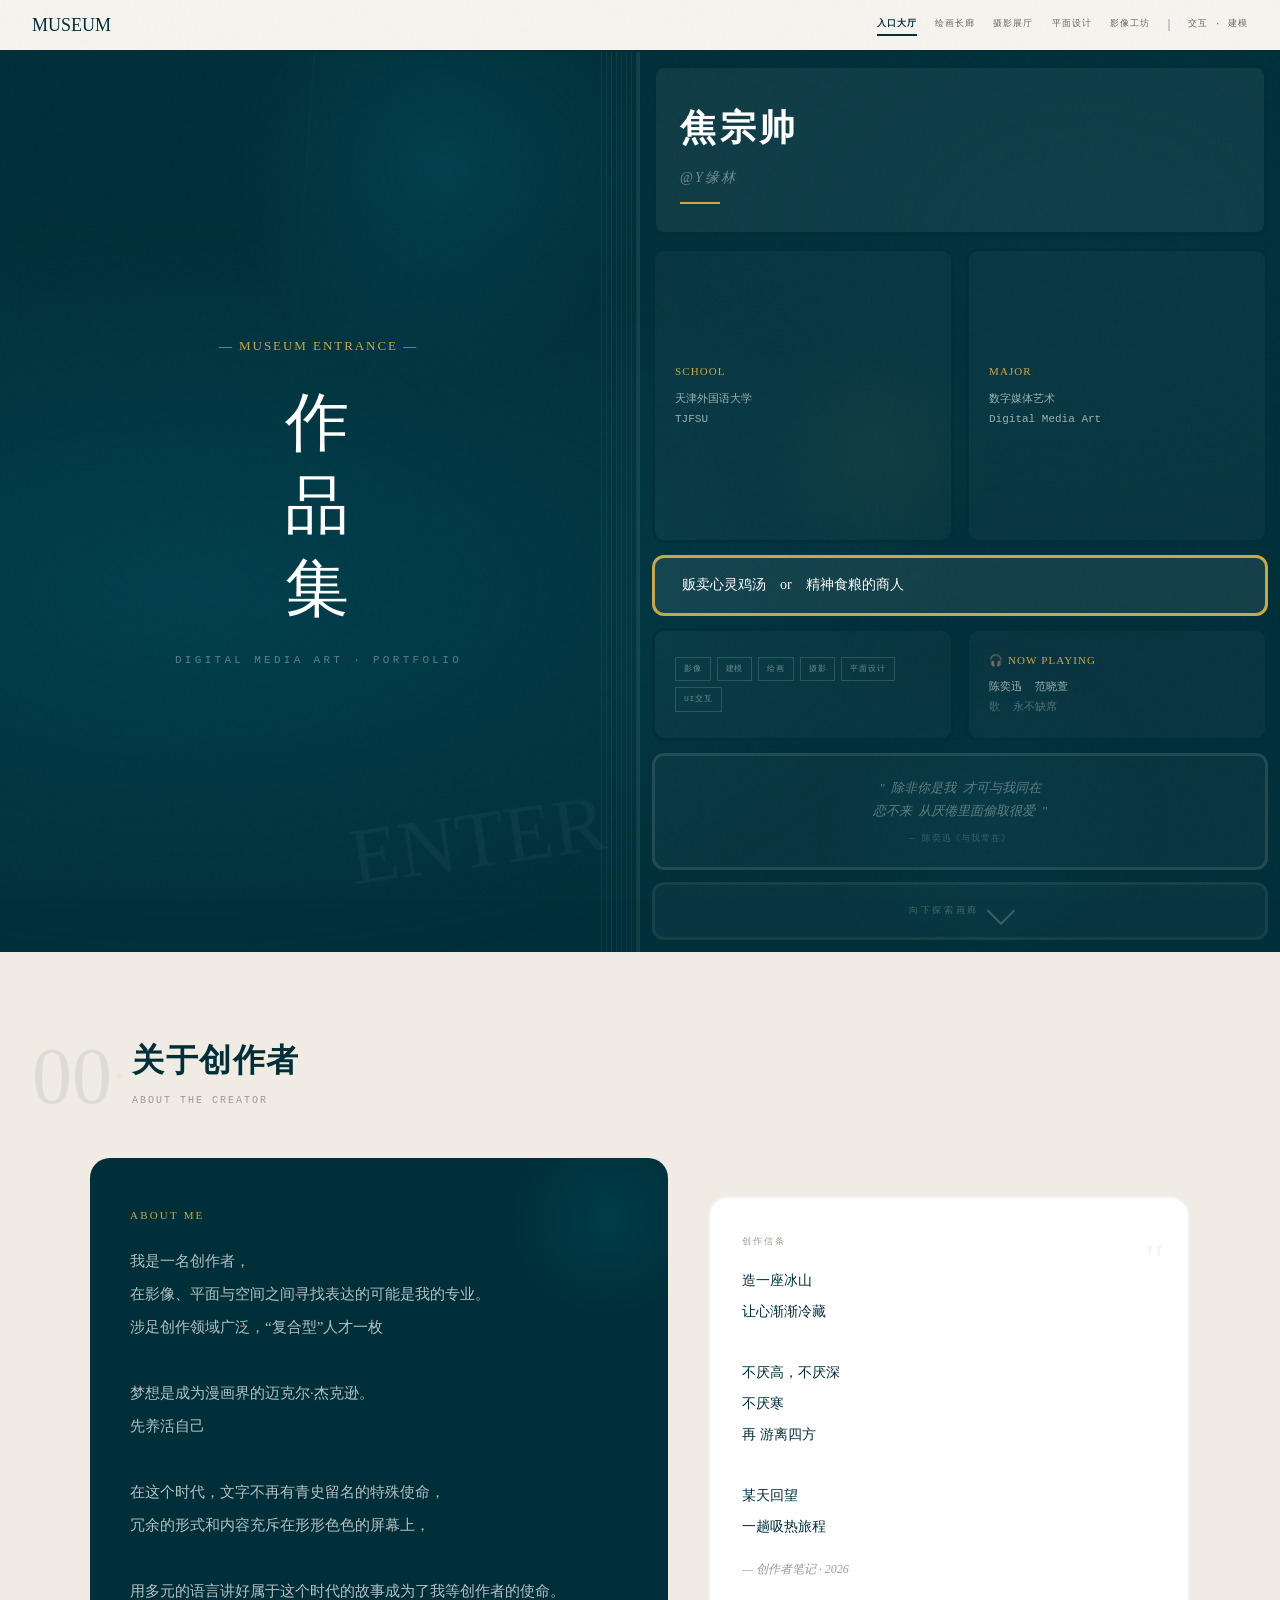
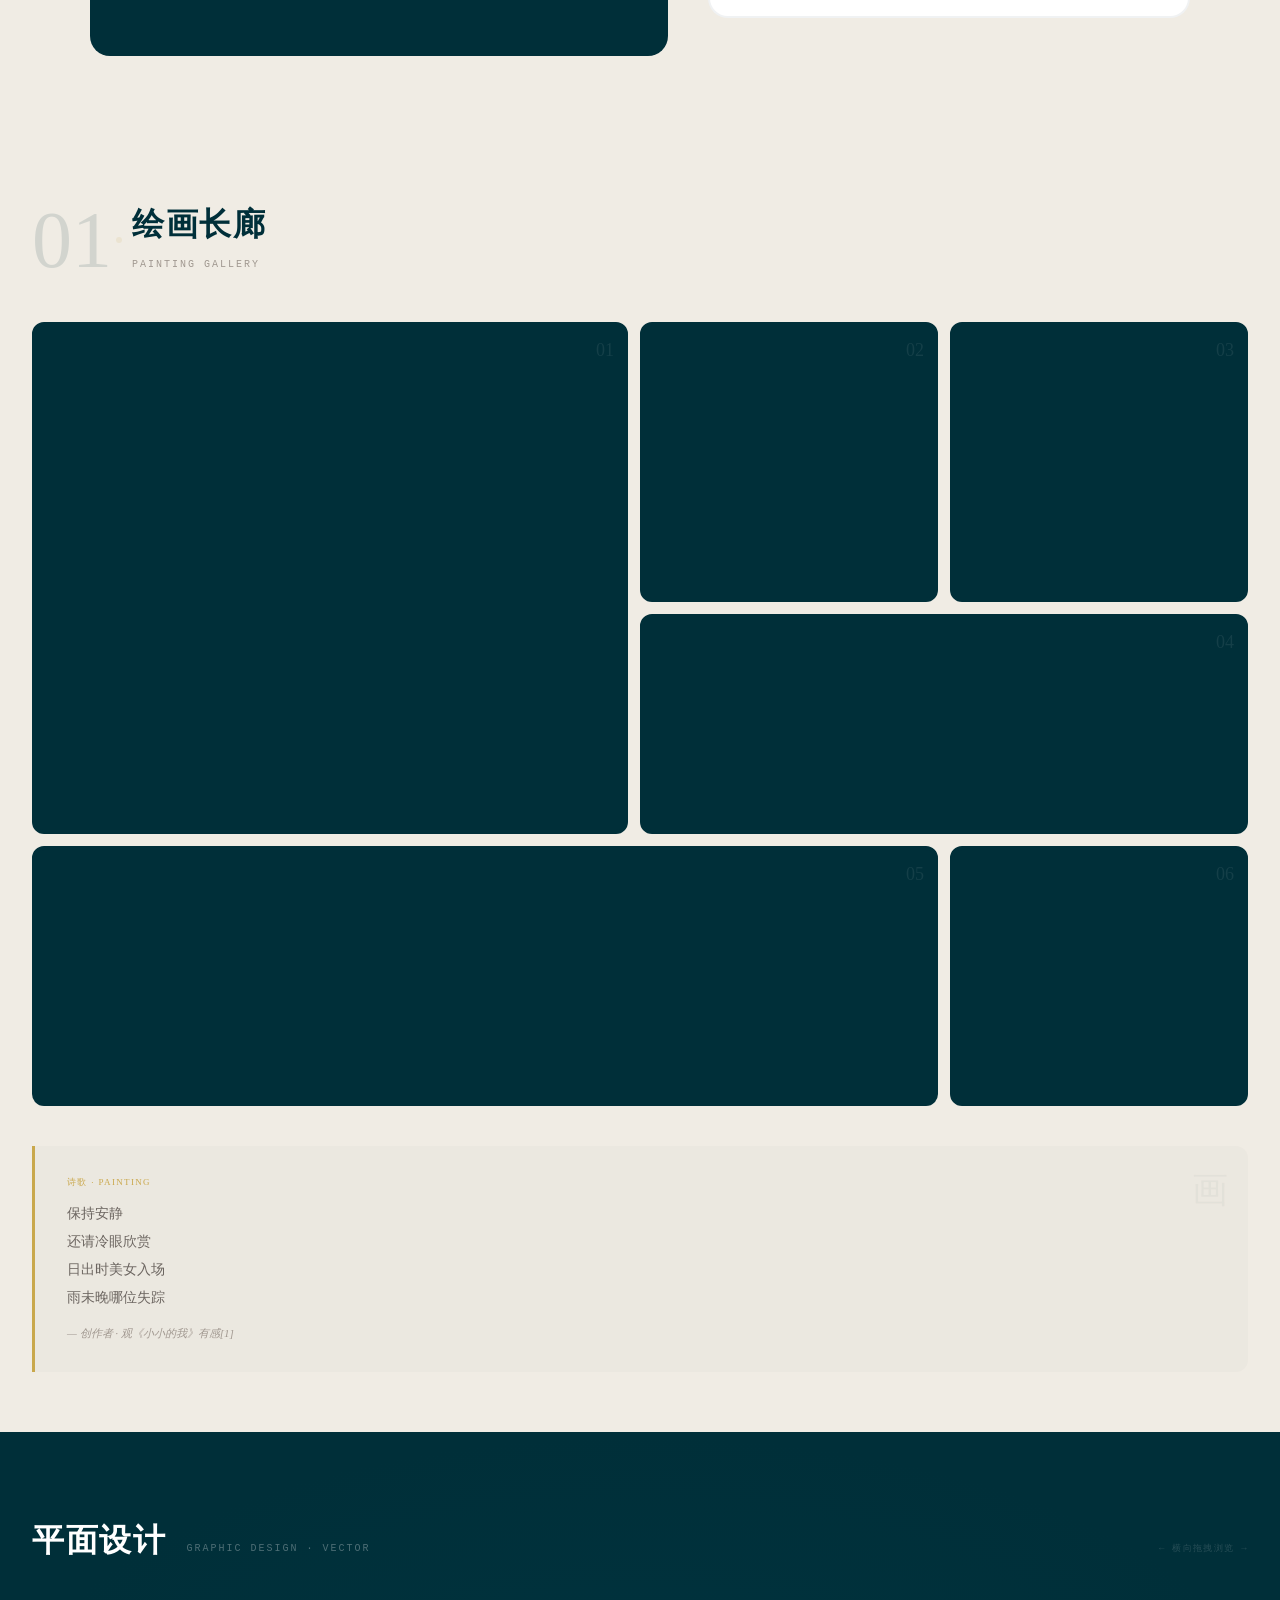
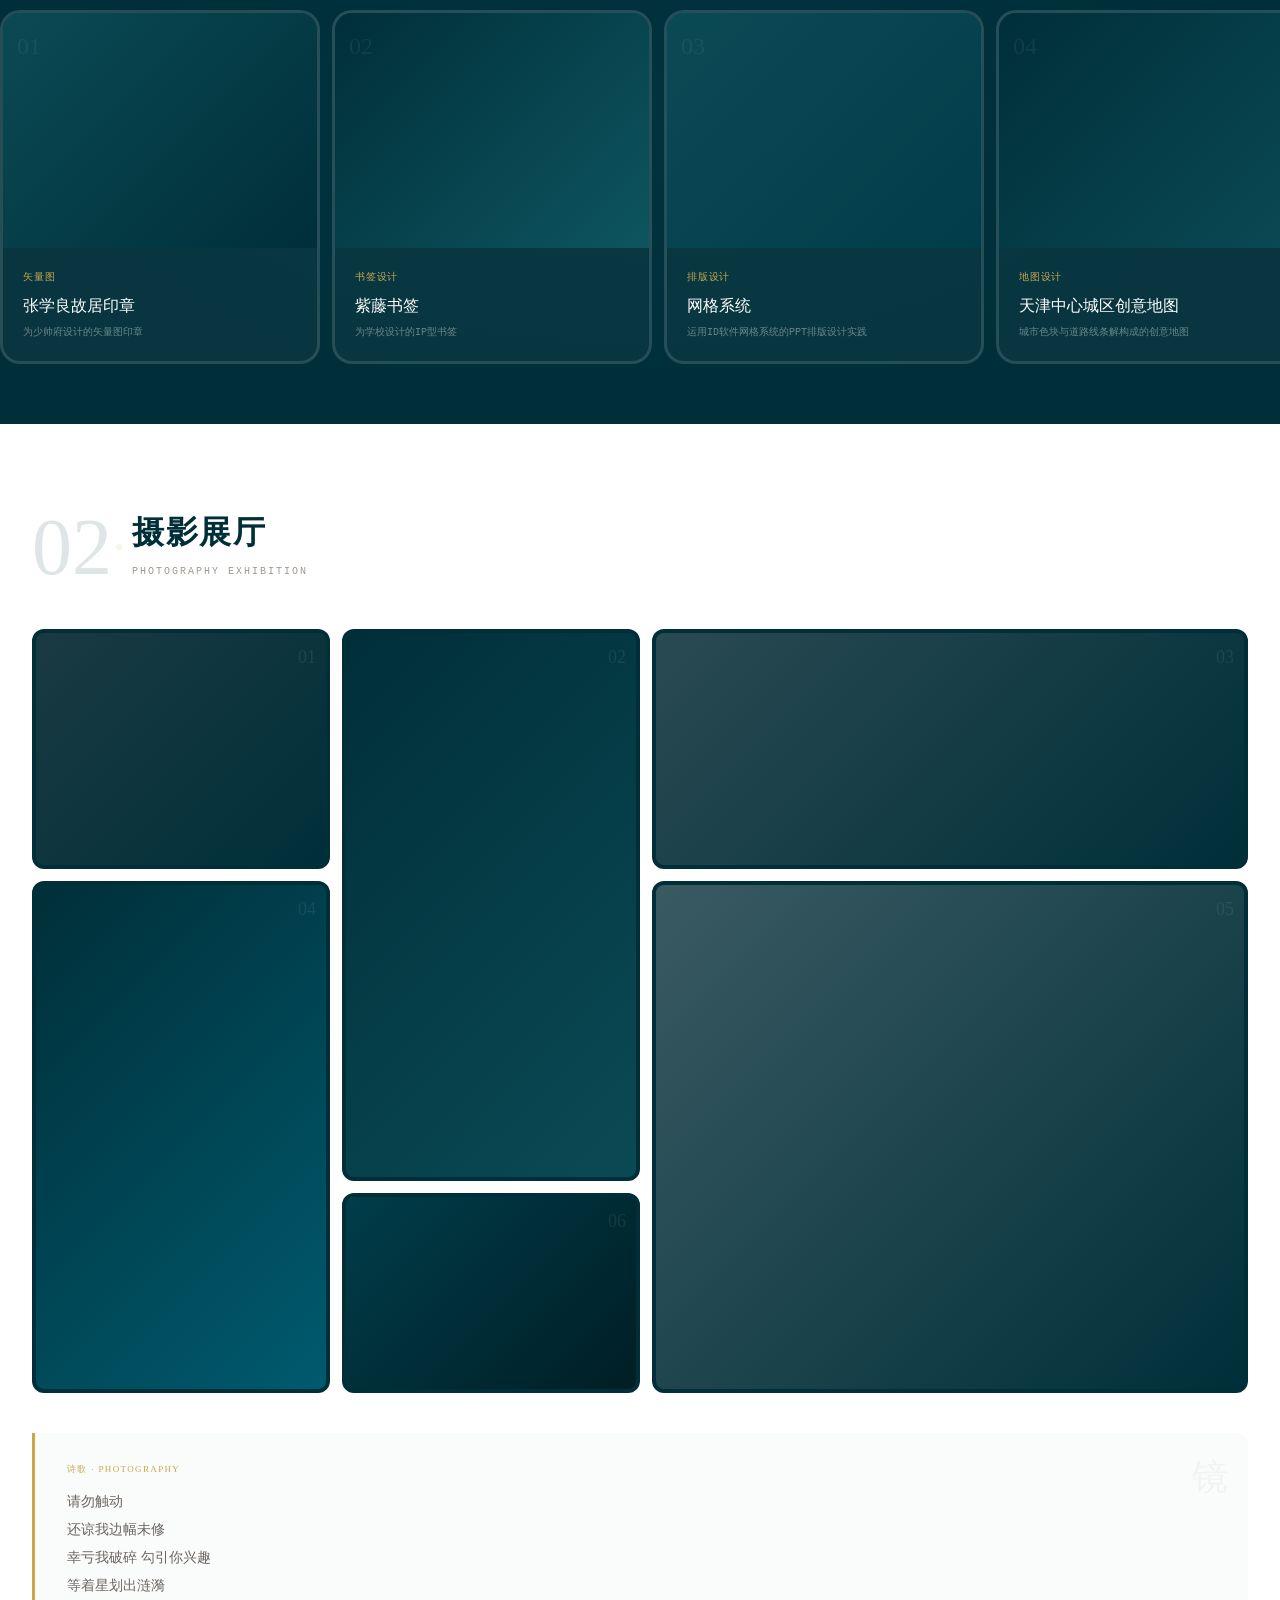
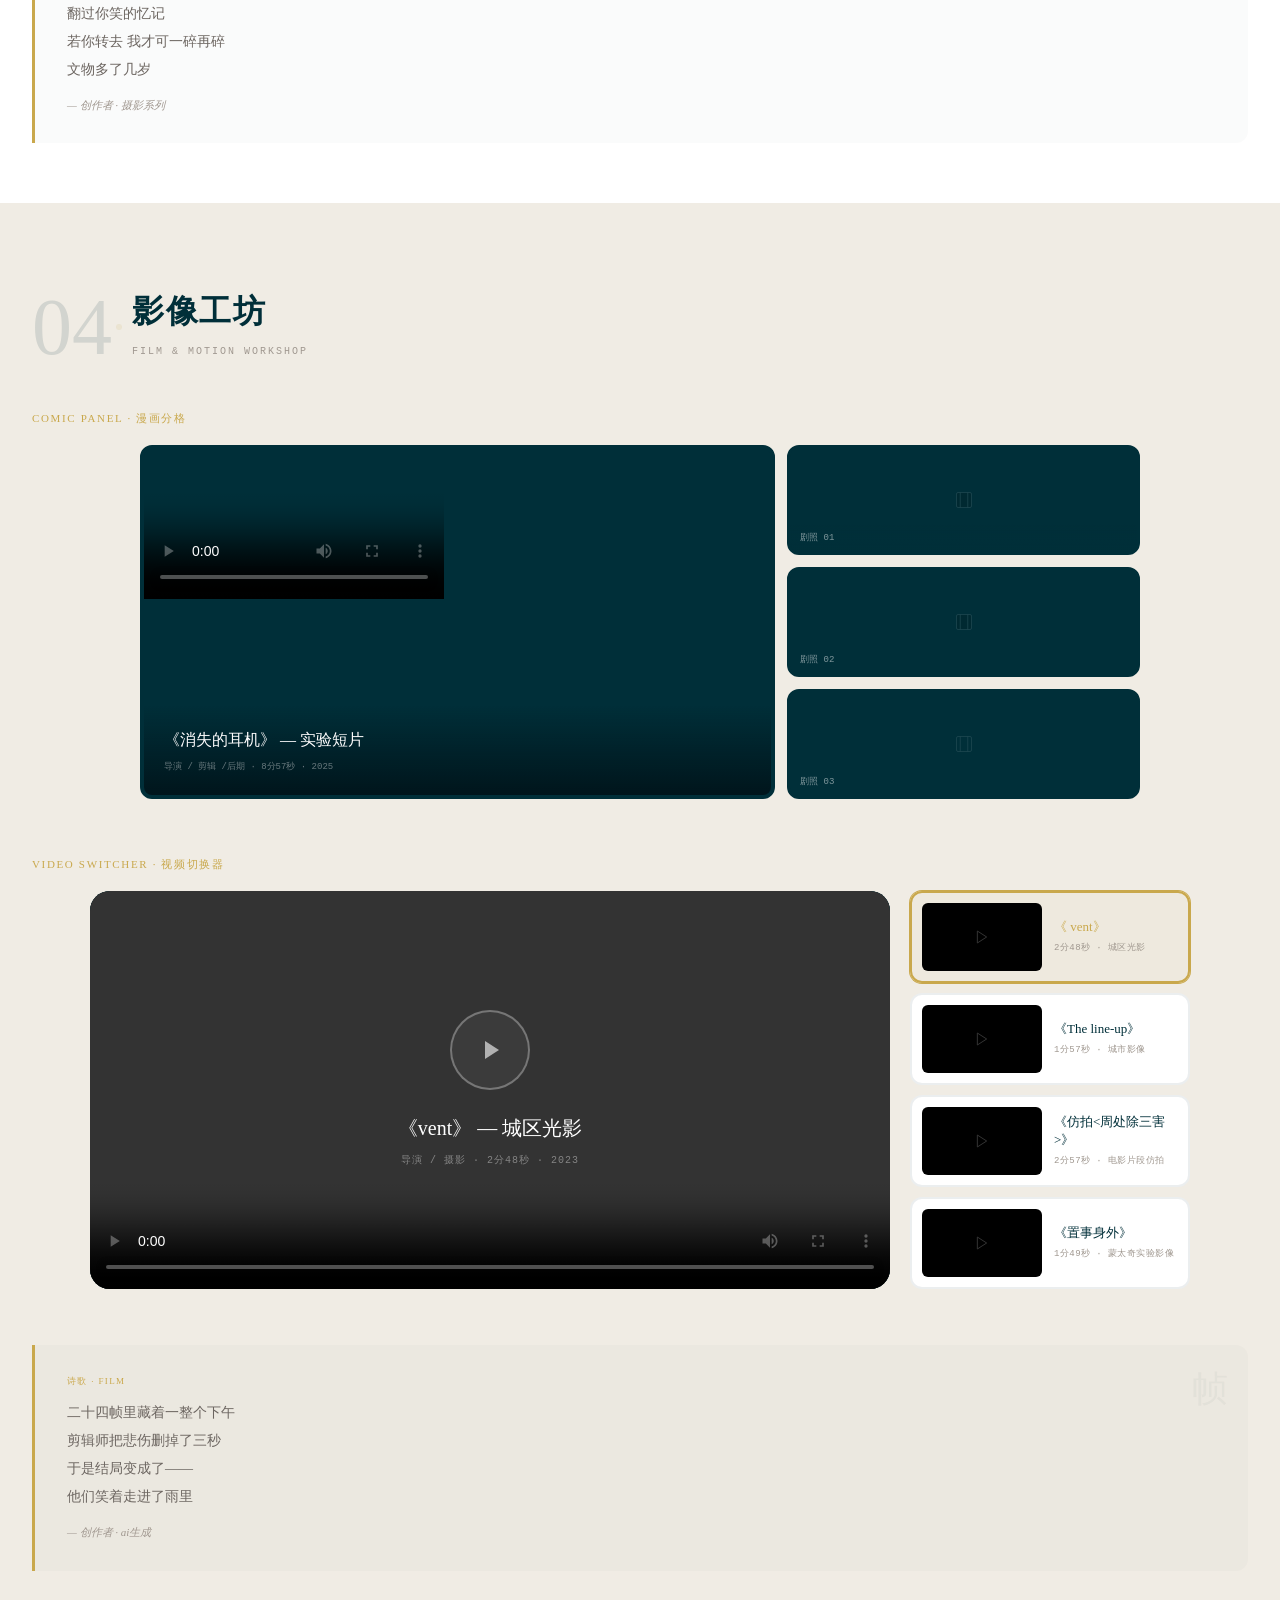
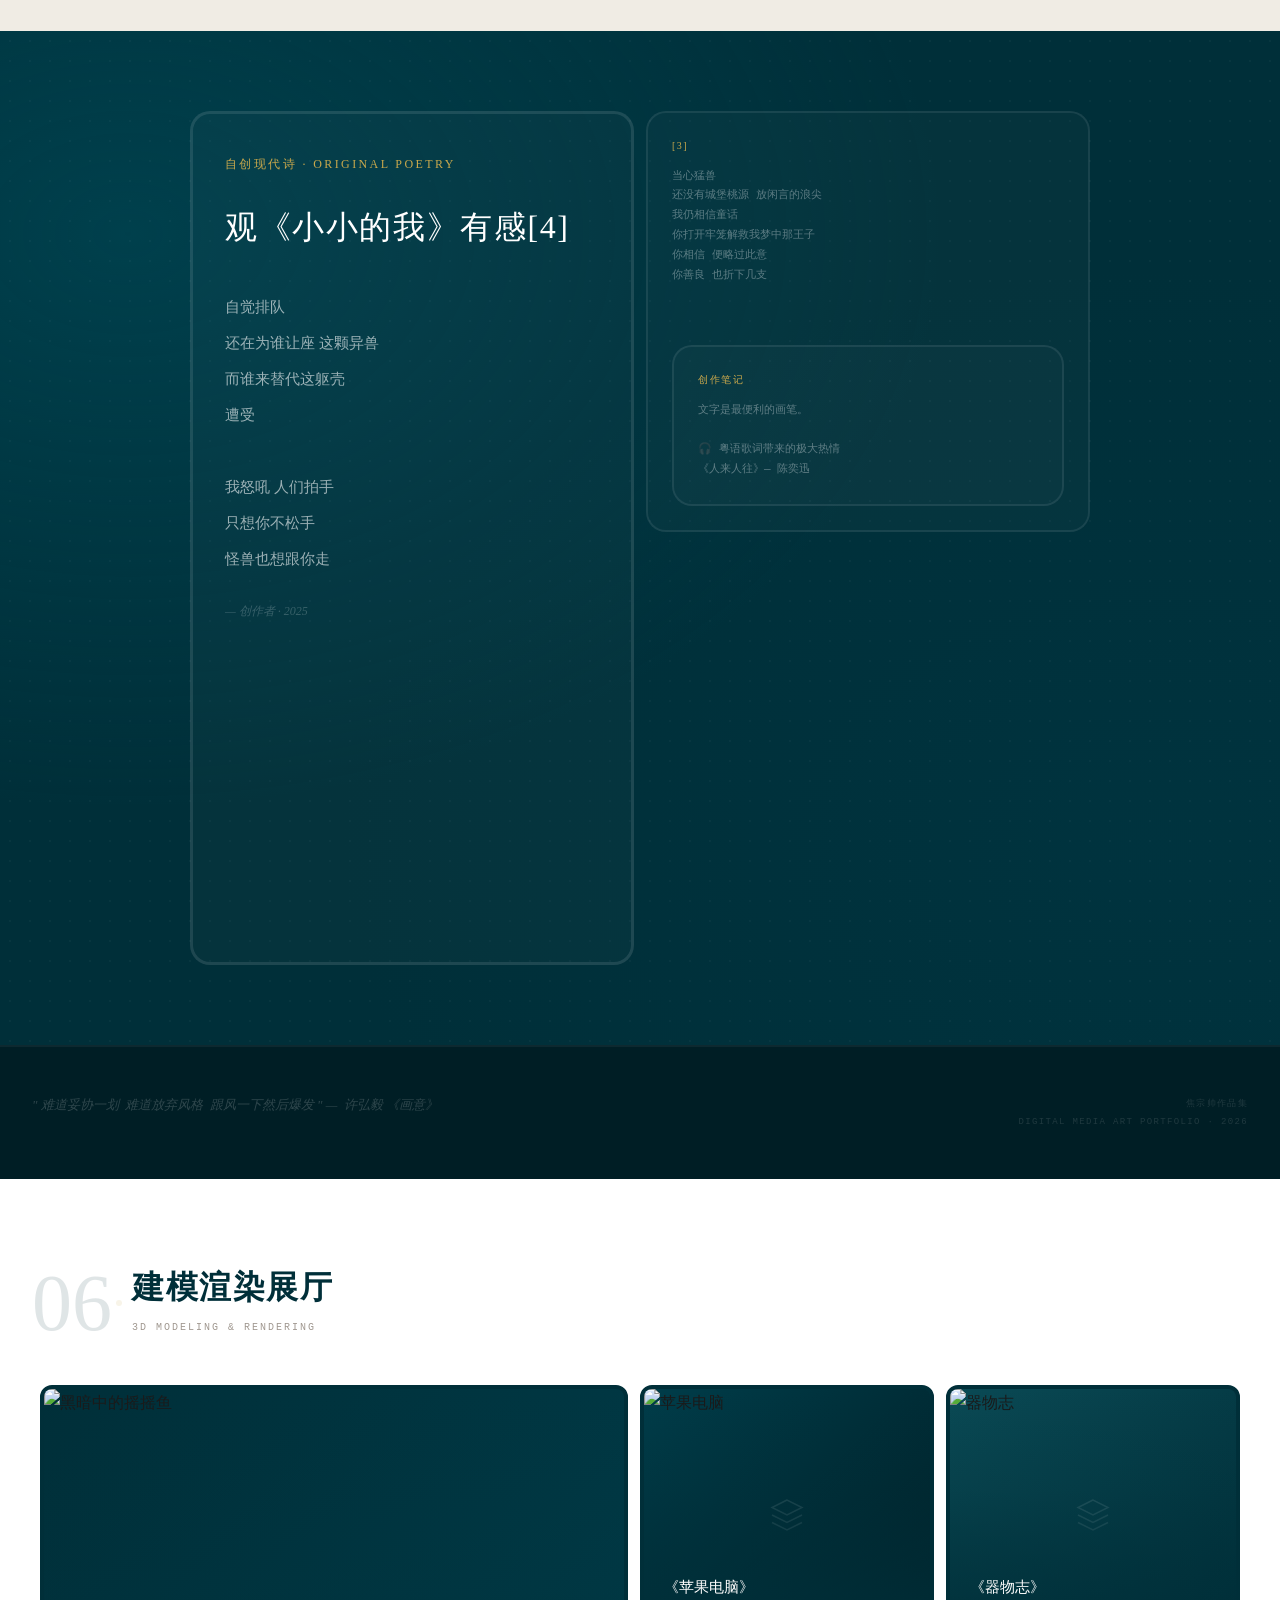
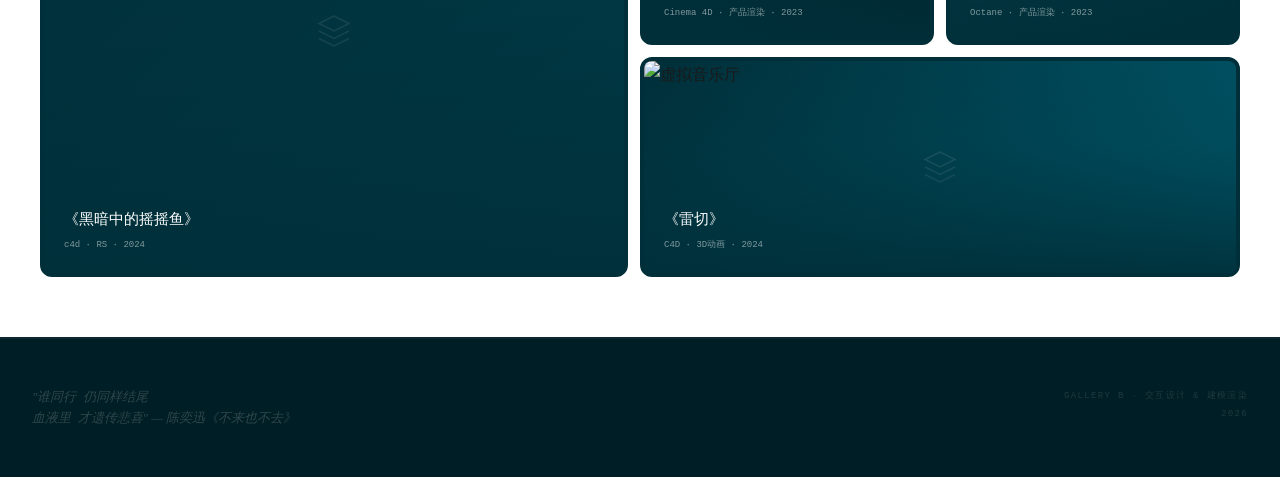
==== index.html @ 02e21077 "Rename 数字媒体艺术 · 作品集.html to index.html" ====
<!DOCTYPE html>
<!-- saved from url=(0082)file:///S:/%E4%B8%80%E5%88%87%E4%BA%8B/%E4%BD%9C%E5%93%81%E9%9B%86/code%20(6).html -->
<html lang="zh-CN"><head><meta http-equiv="Content-Type" content="text/html; charset=UTF-8">
    
    <meta name="viewport" content="width=device-width, initial-scale=1.0">
    <title>数字媒体艺术 · 作品集</title>
    <link rel="stylesheet" href="./数字媒体艺术 · 作品集_files/素材调整.css">
    <link rel="preconnect" href="https://fonts.googleapis.com/">
    <link rel="preconnect" href="https://fonts.gstatic.com/" crossorigin="">
    <link href="./数字媒体艺术 · 作品集_files/css2" rel="stylesheet">
    <style>
        *,
        *::before,
        *::after {
            margin: 0;
            padding: 0;
            box-sizing: border-box
        }

        :root {
            --primary: #002f39;
            --primary-light: #003d4a;
            --primary-dark: #001e25;
            --primary-glow: #005a6e;
            --white: #ffffff;
            --off-white: #f7f4ef;
            --cream: #f0ece4;
            --cream-dark: #e8e2d8;
            --gold: #c9a84c;
            --gold-light: #e0c96e;
            --text-dark: #1a1a1a;
            --text-muted: #6b6560;
            --text-light: #a09890;
            --serif: 'Cormorant Garamond', Georgia, serif;
            --cserif: 'Noto Serif SC', Georgia, serif;
            --mono: 'DM Mono', 'Courier New', monospace;
            --comic: 'Bangers', 'Permanent Marker', cursive;
            --gutter: 12px;
            --radius: 12px;
            --radius-lg: 20px;
            --panel-border: 3px solid var(--primary);
            --panel-border-thick: 4px solid var(--primary);
        }

        html {
            scroll-behavior: smooth;
            scrollbar-width: thin;
            scrollbar-color: var(--primary) var(--cream)
        }

        ::-webkit-scrollbar {
            width: 6px
        }

        ::-webkit-scrollbar-track {
            background: var(--cream)
        }

        ::-webkit-scrollbar-thumb {
            background: var(--primary);
            border-radius: 3px
        }

        body {
            font-family: var(--cserif);
            background: var(--cream);
            color: var(--text-dark);
            overflow-x: hidden;
            line-height: 1.8
        }

        body::after {
            content: '';
            position: fixed;
            inset: 0;
            background-image: url("data:image/svg+xml,%3Csvg viewBox='0 0 256 256' xmlns='http://www.w3.org/2000/svg'%3E%3Cfilter id='n'%3E%3CfeTurbulence type='fractalNoise' baseFrequency='0.9' numOctaves='4' stitchTiles='stitch'/%3E%3C/filter%3E%3Crect width='100%25' height='100%25' filter='url(%23n)' opacity='0.04'/%3E%3C/svg%3E");
            pointer-events: none;
            z-index: 10000;
            opacity: .4
        }

        /* SPOTLIGHT */
        .spotlight {
            position: fixed;
            width: 700px;
            height: 700px;
            border-radius: 50%;
            pointer-events: none;
            z-index: 9998;
            transform: translate(-50%, -50%);
            opacity: 0;
            transition: opacity .5s
        }

        body:hover .spotlight {
            opacity: 1
        }

        .spotlight-core {
            position: absolute;
            inset: 0;
            border-radius: 50%;
            background: radial-gradient(circle, rgba(0, 47, 57, .14) 0%, rgba(0, 47, 57, .08) 15%, rgba(0, 47, 57, .03) 35%, transparent 60%)
        }

        .spotlight-gold {
            position: absolute;
            inset: 0;
            border-radius: 50%;
            background: radial-gradient(circle, rgba(201, 168, 76, .07) 0%, rgba(201, 168, 76, .03) 12%, transparent 35%)
        }

        .spotlight-ring {
            position: absolute;
            inset: -3px;
            border-radius: 50%;
            border: 1.5px solid rgba(201, 168, 76, .06)
        }

        .cursor-dot {
            position: fixed;
            width: 10px;
            height: 10px;
            border-radius: 50%;
            background: radial-gradient(circle, rgba(201, 168, 76, .6) 0%, rgba(201, 168, 76, .15) 40%, transparent 70%);
            pointer-events: none;
            z-index: 9999;
            transform: translate(-50%, -50%);
            opacity: 0;
            transition: opacity .3s
        }

        body:hover .cursor-dot {
            opacity: 1
        }

        .hero-light {
            position: absolute;
            z-index: 1;
            pointer-events: none;
            border-radius: 50%
        }

        .hl-1 {
            top: -15%;
            left: 15%;
            width: 500px;
            height: 500px;
            background: radial-gradient(circle, rgba(0, 80, 95, .5) 0%, transparent 60%);
            animation: hlP 7s ease-in-out infinite
        }

        .hl-2 {
            bottom: -10%;
            right: 5%;
            width: 450px;
            height: 450px;
            background: radial-gradient(circle, rgba(0, 60, 75, .35) 0%, transparent 55%);
            animation: hlP 9s ease-in-out infinite 2s
        }

        .hl-3 {
            top: 25%;
            left: 55%;
            width: 350px;
            height: 350px;
            background: radial-gradient(circle, rgba(201, 168, 76, .05) 0%, transparent 50%);
            animation: hlP 6s ease-in-out infinite 1s
        }

        @keyframes hlP {

            0%,
            100% {
                opacity: .5;
                transform: scale(1)
            }

            50% {
                opacity: 1;
                transform: scale(1.2)
            }
        }

        .light-beam {
            position: absolute;
            top: -20%;
            width: 2px;
            height: 140%;
            background: linear-gradient(to bottom, rgba(201, 168, 76, .07), transparent 55%);
            z-index: 1;
            pointer-events: none
        }

        .lb-1 {
            left: 22%;
            transform: rotate(4deg);
            opacity: .5
        }

        .lb-2 {
            left: 50%;
            transform: rotate(-2deg);
            opacity: .3
        }

        .lb-3 {
            right: 18%;
            transform: rotate(7deg);
            opacity: .2
        }

        .page {
            display: none;
            min-height: 100vh
        }

        .page.active {
            display: block;
            animation: pageIn .6s ease
        }

        @keyframes pageIn {
            from {
                opacity: 0
            }

            to {
                opacity: 1
            }
        }

        .nav {
            position: fixed;
            top: 0;
            left: 0;
            right: 0;
            z-index: 1000;
            padding: 0 32px;
            height: 52px;
            display: flex;
            align-items: center;
            justify-content: space-between;
            background: rgba(247, 244, 239, .92);
            backdrop-filter: blur(20px);
            border-bottom: 2px solid var(--primary);
            transition: transform .3s, box-shadow .3s
        }

        .nav.scrolled {
            box-shadow: 0 4px 30px rgba(0, 47, 57, .1)
        }

        .nav.hidden {
            transform: translateY(-100%)
        }

        .nav-logo {
            font-family: var(--comic);
            font-size: 18px;
            color: var(--primary);
            cursor: pointer;
            transition: opacity .3s
        }

        .nav-logo:hover {
            opacity: .7
        }

        .nav-links {
            display: flex;
            gap: 18px;
            align-items: center;
            flex-wrap: wrap
        }

        .nav-link {
            font-family: var(--mono);
            font-size: 9px;
            letter-spacing: .12em;
            text-transform: uppercase;
            color: var(--text-muted);
            cursor: pointer;
            transition: color .3s;
            position: relative;
            padding-bottom: 2px
        }

        .nav-link::after {
            content: '';
            position: absolute;
            bottom: -2px;
            left: 0;
            width: 0;
            height: 2px;
            background: var(--primary);
            transition: width .3s
        }

        .nav-link:hover,
        .nav-link.active {
            color: var(--primary);
            font-weight: 600
        }

        .nav-link:hover::after,
        .nav-link.active::after {
            width: 100%
        }

        .nav-divider {
            width: 2px;
            height: 12px;
            background: var(--primary);
            opacity: .2
        }

        /* HERO */
        .hero {
            min-height: 100vh;
            position: relative;
            overflow: hidden;
            background: var(--primary);
            display: grid;
            grid-template-columns: 1fr 1fr;
            margin-top: 52px
        }

        .hero::before {
            content: '';
            position: absolute;
            inset: 0;
            background: radial-gradient(ellipse at 15% 60%, rgba(0, 80, 95, .5) 0%, transparent 50%), radial-gradient(ellipse at 85% 20%, rgba(0, 60, 75, .3) 0%, transparent 40%);
            z-index: 1
        }

        .hero-visual {
            position: relative;
            z-index: 2;
            display: flex;
            align-items: center;
            justify-content: center;
            border-right: 3px solid rgba(255, 255, 255, .08);
            overflow: hidden
        }

        .hero-visual .visual-content {
            text-align: center;
            padding: 40px;
            animation: fadeUp .8s ease .3s both
        }

        @keyframes fadeUp {
            from {
                opacity: 0;
                transform: translateY(20px)
            }

            to {
                opacity: 1;
                transform: translateY(0)
            }
        }

        .hero-visual h1 {
            font-family: var(--serif);
            font-size: clamp(36px, 5vw, 64px);
            font-weight: 300;
            color: var(--white);
            letter-spacing: .06em;
            line-height: 1.3;
            margin-bottom: 16px
        }

        .hero-visual .subtitle {
            font-family: var(--mono);
            font-size: 11px;
            letter-spacing: .3em;
            text-transform: uppercase;
            color: rgba(255, 255, 255, .35)
        }

        .comic-accent {
            font-family: var(--comic);
            font-size: clamp(48px, 7vw, 80px);
            color: rgba(255, 255, 255, .04);
            position: absolute;
            bottom: 40px;
            right: 30px;
            transform: rotate(-8deg);
            pointer-events: none
        }

        .speed-lines {
            position: absolute;
            top: 0;
            right: -20px;
            width: 60px;
            height: 100%;
            z-index: 1;
            opacity: .06;
            background: repeating-linear-gradient(90deg, transparent, transparent 4px, white 4px, white 5px)
        }

        .hero-info {
            position: relative;
            z-index: 2;
            display: grid;
            grid-template-columns: 1fr 1fr;
            grid-template-rows: auto 1fr auto;
            gap: var(--gutter);
            padding: var(--gutter)
        }

        /* PANELS */
        .panel {
            border: var(--panel-border);
            border-radius: var(--radius);
            background: rgba(255, 255, 255, .03);
            position: relative;
            overflow: hidden;
            transition: transform .3s, box-shadow .3s
        }

        .panel:hover {
            transform: translate(-2px, -2px);
            box-shadow: 4px 4px 0 var(--primary)
        }

        .panel-thick {
            border-width: 4px
        }

        .panel-name {
            grid-column: 1/-1;
            padding: 28px 24px;
            background: rgba(255, 255, 255, .06)
        }

        .panel-name .name-zh {
            font-family: var(--cserif);
            font-size: clamp(24px, 3vw, 36px);
            font-weight: 700;
            color: var(--white);
            letter-spacing: .1em;
            margin-bottom: 4px
        }

        .panel-name .name-en {
            font-family: var(--serif);
            font-size: 14px;
            font-weight: 300;
            color: rgba(255, 255, 255, .4);
            letter-spacing: .15em;
            font-style: italic
        }

        .panel-name .name-line {
            width: 40px;
            height: 2px;
            background: var(--gold);
            margin-top: 12px
        }

        .panel-school {
            padding: 20px;
            display: flex;
            flex-direction: column;
            justify-content: center
        }

        .panel-school .label {
            font-family: var(--comic);
            font-size: 11px;
            letter-spacing: .1em;
            color: var(--gold);
            margin-bottom: 8px
        }

        .panel-school .value {
            font-family: var(--mono);
            font-size: 11px;
            line-height: 1.8;
            color: rgba(255, 255, 255, .6)
        }

        .panel-major {
            padding: 20px;
            display: flex;
            flex-direction: column;
            justify-content: center
        }

        .panel-major .label {
            font-family: var(--comic);
            font-size: 11px;
            letter-spacing: .1em;
            color: var(--gold);
            margin-bottom: 8px
        }

        .panel-major .value {
            font-family: var(--mono);
            font-size: 11px;
            line-height: 1.8;
            color: rgba(255, 255, 255, .6)
        }

        .panel-quote {
            grid-column: 1/-1;
            padding: 20px 24px;
            border-color: rgba(255, 255, 255, .1)
        }

        .panel-quote blockquote {
            font-family: var(--serif);
            font-style: italic;
            font-size: 13px;
            color: rgba(255, 255, 255, .35);
            line-height: 1.8;
            text-align: center
        }

        .panel-quote .quote-attr {
            font-family: var(--mono);
            font-size: 9px;
            color: rgba(255, 255, 255, .2);
            text-align: center;
            margin-top: 8px;
            letter-spacing: .1em
        }

        .panel-bubble {
            padding: 16px 20px;
            position: relative;
            background: rgba(255, 255, 255, .08);
            border-color: var(--gold)
        }

        .panel-bubble::after {
            content: '';
            position: absolute;
            bottom: -10px;
            left: 24px;
            width: 0;
            height: 0;
            border-left: 10px solid transparent;
            border-right: 10px solid transparent;
            border-top: 10px solid var(--gold)
        }

        .panel-bubble p {
            font-family: var(--comic);
            font-size: 14px;
            color: var(--white);
            line-height: 1.6
        }

        .panel-tags {
            padding: 16px 20px;
            display: flex;
            flex-wrap: wrap;
            gap: 6px;
            align-content: center
        }

        .tag {
            font-family: var(--mono);
            font-size: 8px;
            letter-spacing: .1em;
            text-transform: uppercase;
            padding: 4px 8px;
            border: 1px solid rgba(255, 255, 255, .15);
            color: rgba(255, 255, 255, .4);
            transition: all .3s;
            cursor: default
        }

        .tag:hover {
            border-color: var(--gold);
            color: var(--gold)
        }

        .panel-scroll {
            grid-column: 1/-1;
            display: flex;
            align-items: center;
            justify-content: center;
            gap: 12px;
            padding: 16px;
            border-color: rgba(255, 255, 255, .06);
            cursor: pointer
        }

        .panel-scroll span {
            font-family: var(--mono);
            font-size: 9px;
            letter-spacing: .3em;
            text-transform: uppercase;
            color: rgba(255, 255, 255, .25)
        }

        .scroll-arrow {
            width: 20px;
            height: 20px;
            border-right: 2px solid rgba(255, 255, 255, .2);
            border-bottom: 2px solid rgba(255, 255, 255, .2);
            transform: rotate(45deg);
            animation: bounce 2s ease infinite
        }

        @keyframes bounce {

            0%,
            100% {
                transform: rotate(45deg) translate(0, 0)
            }

            50% {
                transform: rotate(45deg) translate(4px, 4px)
            }
        }

        /* SECTION */
        .section-head {
            display: grid;
            grid-template-columns: auto 1fr auto;
            gap: 20px;
            align-items: end;
            margin-bottom: 48px;
            max-width: 1300px;
            margin-left: auto;
            margin-right: auto
        }

        .section-num {
            font-family: var(--comic);
            font-size: clamp(56px, 7vw, 80px);
            color: var(--primary);
            line-height: .85;
            opacity: .12;
            position: relative
        }

        .section-num::after {
            content: '';
            position: absolute;
            top: 50%;
            right: -10px;
            width: 6px;
            height: 6px;
            background: var(--gold);
            border-radius: 50%;
            transform: translateY(-50%)
        }

        .section-title-group {
            text-align: left
        }

        .section-title {
            font-family: var(--cserif);
            font-size: clamp(22px, 2.8vw, 32px);
            font-weight: 600;
            color: var(--primary);
            letter-spacing: .05em
        }

        .section-sub {
            font-family: var(--mono);
            font-size: 10px;
            letter-spacing: .2em;
            text-transform: uppercase;
            color: var(--text-light);
            margin-top: 2px
        }

        .section-line {
            height: 2px;
            background: var(--primary);
            opacity: .1;
            align-self: center
        }

        /* ABOUT */
        .about-wrap {
            max-width: 1100px;
            margin: 0 auto;
            display: grid;
            grid-template-columns: 1.2fr 1fr;
            gap: 40px;
            align-items: center
        }

        .about-card {
            background: var(--primary);
            border-radius: var(--radius-lg);
            padding: 48px 40px;
            position: relative;
            overflow: hidden
        }

        .about-card::before {
            content: '';
            position: absolute;
            top: -40px;
            right: -40px;
            width: 200px;
            height: 200px;
            border-radius: 50%;
            background: radial-gradient(circle, rgba(0, 80, 95, .4), transparent 70%)
        }

        .about-card .about-label {
            font-family: var(--comic);
            font-size: 11px;
            letter-spacing: .2em;
            color: var(--gold);
            margin-bottom: 20px
        }

        .about-card p {
            font-family: var(--cserif);
            font-size: 15px;
            color: rgba(255, 255, 255, .7);
            line-height: 2.2;
            position: relative;
            z-index: 1
        }

        .about-poem {
            background: var(--white);
            border-radius: var(--radius-lg);
            padding: 36px 32px;
            border: 2px solid rgba(0, 47, 57, .06);
            position: relative
        }

        .about-poem .poem-label {
            font-family: var(--mono);
            font-size: 9px;
            letter-spacing: .2em;
            text-transform: uppercase;
            color: var(--text-light);
            margin-bottom: 16px
        }

        .about-poem .poem-text {
            font-family: var(--cserif);
            font-size: 14px;
            font-weight: 300;
            color: var(--primary);
            line-height: 2.2
        }

        .about-poem .poem-text span {
            display: block
        }

        .about-poem .poem-author {
            font-family: var(--serif);
            font-style: italic;
            font-size: 12px;
            color: var(--text-light);
            margin-top: 16px
        }

        .about-poem .poem-dot {
            position: absolute;
            top: 20px;
            right: 24px;
            font-family: var(--comic);
            font-size: 48px;
            color: rgba(0, 47, 57, .04)
        }

        /* MANGA GRIDS */
        .manga-grid {
            display: grid;
            gap: var(--gutter);
            max-width: 1300px;
            margin: 0 auto
        }

        .grid-painting {
            grid-template-columns: 2fr 1fr 1fr;
            grid-template-rows: 280px 220px 260px
        }

        .grid-painting .p1 {
            grid-column: 1/2;
            grid-row: 1/3
        }

        .grid-painting .p2 {
            grid-column: 2/3;
            grid-row: 1/2
        }

        .grid-painting .p3 {
            grid-column: 3/4;
            grid-row: 1/2
        }

        .grid-painting .p4 {
            grid-column: 2/4;
            grid-row: 2/3
        }

        .grid-painting .p5 {
            grid-column: 1/3;
            grid-row: 3/4
        }

        .grid-painting .p6 {
            grid-column: 3/4;
            grid-row: 3/4
        }

        .grid-photo {
            grid-template-columns: 1fr 1fr 2fr;
            grid-template-rows: 240px 300px 200px
        }

        .grid-photo .p1 {
            grid-column: 1/2;
            grid-row: 1/2
        }

        .grid-photo .p2 {
            grid-column: 2/3;
            grid-row: 1/3
        }

        .grid-photo .p3 {
            grid-column: 3/4;
            grid-row: 1/2
        }

        .grid-photo .p4 {
            grid-column: 1/2;
            grid-row: 2/4
        }

        .grid-photo .p5 {
            grid-column: 3/4;
            grid-row: 2/4
        }

        .grid-photo .p6 {
            grid-column: 2/3;
            grid-row: 3/4
        }

        .manga-panel {
            border: var(--panel-border-thick);
            border-radius: var(--radius);
            position: relative;
            overflow: hidden;
            cursor: pointer;
            background: var(--primary);
            animation: panelIn .6s ease both
        }

        .manga-panel:nth-child(1) {
            animation-delay: .05s
        }

        .manga-panel:nth-child(2) {
            animation-delay: .1s
        }

        .manga-panel:nth-child(3) {
            animation-delay: .15s
        }

        .manga-panel:nth-child(4) {
            animation-delay: .2s
        }

        .manga-panel:nth-child(5) {
            animation-delay: .25s
        }

        .manga-panel:nth-child(6) {
            animation-delay: .3s
        }

        @keyframes panelIn {
            from {
                opacity: 0;
                transform: scale(.95)
            }

            to {
                opacity: 1;
                transform: scale(1)
            }
        }

        .manga-panel .panel-bg {
            position: absolute;
            inset: 0;
            transition: transform .6s cubic-bezier(.23, 1, .32, 1)
        }

        .manga-panel:hover .panel-bg {
            transform: scale(1.06)
        }

        .manga-panel .panel-overlay {
            position: absolute;
            inset: 0;
            background: linear-gradient(to top, rgba(0, 47, 57, .92) 0%, rgba(0, 47, 57, .3) 40%, transparent 70%);
            opacity: 0;
            transition: opacity .4s;
            display: flex;
            flex-direction: column;
            justify-content: flex-end;
            padding: 20px
        }

        .manga-panel:hover .panel-overlay {
            opacity: 1
        }

        .panel-overlay h3 {
            font-family: var(--cserif);
            font-size: 15px;
            font-weight: 500;
            color: #fff;
            margin-bottom: 4px
        }

        .panel-overlay p {
            font-family: var(--mono);
            font-size: 9px;
            color: rgba(255, 255, 255, .5);
            letter-spacing: .05em;
            line-height: 1.6
        }

        .panel-tag-num {
            position: absolute;
            top: 8px;
            right: 10px;
            font-family: var(--comic);
            font-size: 18px;
            color: rgba(255, 255, 255, .08);
            z-index: 2
        }

        /* INLINE POEM */
        .inline-poem {
            max-width: 1300px;
            margin: 40px auto 0;
            padding: 28px 32px;
            border-left: 3px solid var(--gold);
            background: rgba(0, 47, 57, .02);
            border-radius: 0 var(--radius) var(--radius) 0;
            position: relative
        }

        .inline-poem .ip-label {
            font-family: var(--comic);
            font-size: 9px;
            letter-spacing: .15em;
            color: var(--gold);
            margin-bottom: 10px;
            text-transform: uppercase
        }

        .inline-poem .ip-body {
            font-family: var(--cserif);
            font-size: 14px;
            font-weight: 300;
            line-height: 2;
            color: var(--text-muted)
        }

        .inline-poem .ip-body span {
            display: block
        }

        .inline-poem .ip-author {
            font-family: var(--serif);
            font-style: italic;
            font-size: 11px;
            color: var(--text-light);
            margin-top: 12px
        }

        .inline-poem .ip-accent {
            position: absolute;
            top: 12px;
            right: 20px;
            font-family: var(--comic);
            font-size: 36px;
            color: rgba(0, 47, 57, .04)
        }

        /* ========== VIDEO MODULE 1 — COMIC PANEL (大视频+三剧照) ========== */
        .comic-video {
            max-width: 1000px;
            margin: 0 auto 56px;
            display: grid;
            grid-template-columns: 1.8fr 1fr;
            grid-template-rows: 1fr 1fr 1fr;
            gap: var(--gutter);
            animation: panelIn .6s ease both
        }

        .cv-main {
            grid-row: 1/4;
            position: relative;
            border: var(--panel-border-thick);
            border-radius: var(--radius);
            overflow: hidden;
            cursor: pointer;
            background: var(--primary)
        }

        .cv-main .cv-bg {
            position: absolute;
            inset: 0;
            display: flex;
            align-items: center;
            justify-content: center;
            background: linear-gradient(135deg, var(--primary-dark), var(--primary-light), var(--primary-glow));
            background-size: 200% 200%;
            animation: gradShift 8s ease infinite
        }

        @keyframes gradShift {

            0%,
            100% {
                background-position: 0% 50%
            }

            50% {
                background-position: 100% 50%
            }
        }

        .cv-main:hover .cv-bg {
            filter: brightness(1.12)
        }

        .cv-play {
            width: 64px;
            height: 64px;
            border-radius: 50%;
            border: 2px solid rgba(255, 255, 255, .35);
            display: flex;
            align-items: center;
            justify-content: center;
            transition: all .3s;
            background: rgba(255, 255, 255, .04)
        }

        .cv-main:hover .cv-play {
            border-color: #fff;
            background: rgba(255, 255, 255, .1);
            transform: scale(1.12)
        }

        .cv-play svg {
            width: 20px;
            height: 20px;
            fill: rgba(255, 255, 255, .6);
            margin-left: 3px
        }

        .cv-main:hover .cv-play svg {
            fill: #fff
        }

        .cv-info {
            position: absolute;
            bottom: 0;
            left: 0;
            right: 0;
            padding: 20px;
            background: linear-gradient(to top, rgba(0, 18, 24, .88), transparent)
        }

        .cv-info h3 {
            font-family: var(--cserif);
            font-size: 16px;
            color: #fff;
            font-weight: 500
        }

        .cv-info p {
            font-family: var(--mono);
            font-size: 9px;
            color: rgba(255, 255, 255, .4);
            margin-top: 4px
        }

        /* 剧照小格 — 三格高度不等，漫画感 */
        .cv-still {
            position: relative;
            border: var(--panel-border);
            border-radius: var(--radius);
            overflow: hidden;
            background: var(--primary);
            transition: border-color .3s, box-shadow .3s
        }

        .cv-still.current {
            border-color: var(--gold);
            box-shadow: inset 0 0 0 1px var(--gold)
        }

        .cv-still .cv-sbg {
            position: absolute;
            inset: 0;
            display: flex;
            align-items: center;
            justify-content: center;
        }

        .cv-sbg svg {
            width: 18px;
            height: 18px;
            opacity: .12
        }

        .cv-slabel {
            position: absolute;
            bottom: 0;
            left: 0;
            right: 0;
            padding: 6px 10px;
            background: linear-gradient(to top, rgba(0, 47, 57, .85), transparent);
            font-family: var(--mono);
            font-size: 9px;
            color: rgba(255, 255, 255, .5)
        }

        .cv-still:nth-child(3) {
            min-height: 90px
        }

        .cv-still:nth-child(4) {
            min-height: 110px
        }

        .cv-still:nth-child(5) {
            min-height: 80px
        }

        /* ========== VIDEO MODULE 2 — SWITCHER (切换器) ========== */
        .switch-video {
            max-width: 1100px;
            margin: 0 auto 56px;
            display: grid;
            grid-template-columns: 1fr 280px;
            gap: 20px;
            animation: panelIn .6s ease both
        }

        .sv-display {
            position: relative;
            border-radius: var(--radius-lg);
            overflow: hidden;
            background: var(--primary);
            min-height: 380px;
            display: flex;
            align-items: center;
            justify-content: center;
        }

        .sv-display video {
            position: absolute;
            width: 100%;
            height: 100%;
            object-fit: cover;
            z-index: 1;
        }

        .sv-display .sv-bg {
            position: absolute;
            inset: 0;
            transition: background .6s ease, opacity .4s;
            z-index: 0;
        }

        .sv-display .sv-overlay {
            position: absolute;
            inset: 0;
            display: flex;
            flex-direction: column;
            align-items: center;
            justify-content: center;
            z-index: 2;
            pointer-events: none;
            /* 关键：允许点击穿透到底层的视频控件 */
            transition: opacity .4s ease;
        }

        /* 当视频播放时，隐藏覆盖层以获得更好的视觉效果 */
        .sv-display.playing .sv-overlay {
            opacity: 0;
        }

        .sv-display .sv-big-play {
            width: 80px;
            height: 80px;
            border-radius: 50%;
            border: 2px solid rgba(255, 255, 255, .3);
            display: flex;
            align-items: center;
            justify-content: center;
            transition: all .4s;
            background: rgba(255, 255, 255, .04);
            margin-bottom: 20px;
            cursor: pointer;
            pointer-events: auto;
            /* 关键：允许点击 */
        }

        .sv-display:hover .sv-big-play {
            border-color: #fff;
            background: rgba(255, 255, 255, .1);
            transform: scale(1.1)
        }

        .sv-big-play svg {
            width: 24px;
            height: 24px;
            fill: rgba(255, 255, 255, .6);
            margin-left: 4px
        }

        .sv-display:hover .sv-big-play svg {
            fill: #fff
        }

        .sv-display .sv-title {
            font-family: var(--cserif);
            font-size: 20px;
            font-weight: 500;
            color: #fff;
            text-align: center;
            transition: opacity .3s
        }

        .sv-display .sv-sub {
            font-family: var(--mono);
            font-size: 10px;
            color: rgba(255, 255, 255, .4);
            letter-spacing: .1em;
            margin-top: 6px;
            text-align: center;
            transition: opacity .3s
        }

        /* 右侧列表 */
        .sv-list {
            display: flex;
            flex-direction: column;
            gap: 10px
        }

        .sv-item {
            display: grid;
            grid-template-columns: 120px 1fr;
            gap: 12px;
            padding: 10px;
            border: 2px solid rgba(0, 47, 57, .08);
            border-radius: var(--radius);
            cursor: pointer;
            background: var(--white);
            transition: all .3s ease;
            align-items: center
        }

        .sv-item:hover {
            border-color: var(--primary);
            transform: translateX(-3px);
            box-shadow: 4px 2px 0 rgba(0, 47, 57, .08)
        }

        .sv-item.active {
            border-color: var(--gold);
            background: rgba(201, 168, 76, .04);
            box-shadow: 0 0 0 1px var(--gold)
        }

        .sv-item .sv-thumb {
            width: 120px;
            height: 68px;
            border-radius: 6px;
            overflow: hidden;
            position: relative;
            flex-shrink: 0;
            background: #000;
        }

        .sv-thumb .sv-tbg {
            position: absolute;
            inset: 0;
            transition: transform .4s;
            background-size: contain;
            background-position: center;
            background-repeat: no-repeat;
        }

        .sv-item:hover .sv-tbg {
            transform: scale(1.1);
        }

        .sv-thumb svg {
            position: absolute;
            top: 50%;
            left: 50%;
            transform: translate(-50%, -50%);
            width: 16px;
            height: 16px;
            opacity: .2
        }

        .sv-item .sv-text .sv-t-title {
            font-family: var(--cserif);
            font-size: 13px;
            font-weight: 500;
            color: var(--primary);
            line-height: 1.4
        }

        .sv-item .sv-text .sv-t-dur {
            font-family: var(--mono);
            font-size: 9px;
            color: var(--text-light);
            margin-top: 3px;
            letter-spacing: .05em
        }

        .sv-item.active .sv-t-title {
            color: var(--gold)
        }

        /* HORIZONTAL SCROLL */
        .h-scroll-section {
            padding: 80px 0 60px;
            position: relative;
            overflow: hidden;
            background: var(--primary)
        }

        .h-scroll-section::before {
            content: '';
            position: absolute;
            inset: 0;
            background: radial-gradient(ellipse at 50% 50%, rgba(0, 60, 75, .3), transparent 70%)
        }

        .h-scroll-head {
            max-width: 1300px;
            margin: 0 auto 40px;
            padding: 0 32px;
            position: relative;
            z-index: 2;
            display: flex;
            align-items: baseline;
            gap: 20px
        }

        .h-scroll-head h2 {
            font-family: var(--cserif);
            font-size: clamp(22px, 2.8vw, 32px);
            font-weight: 600;
            color: var(--white);
            letter-spacing: .05em
        }

        .h-scroll-head p {
            font-family: var(--mono);
            font-size: 10px;
            letter-spacing: .2em;
            text-transform: uppercase;
            color: rgba(255, 255, 255, .3)
        }

        .h-scroll-head .drag-hint {
            margin-left: auto;
            font-family: var(--mono);
            font-size: 9px;
            letter-spacing: .15em;
            color: rgba(255, 255, 255, .15)
        }

        .h-scroll-track {
            position: relative;
            z-index: 2;
            display: flex;
            gap: var(--gutter);
            padding: 0 32px;
            overflow-x: auto;
            scroll-snap-type: x mandatory;
            cursor: grab;
            -webkit-overflow-scrolling: touch;
            scrollbar-width: none
        }

        .h-scroll-track::-webkit-scrollbar {
            display: none
        }

        .h-scroll-track:active {
            cursor: grabbing
        }

        .h-card {
            flex: 0 0 320px;
            scroll-snap-align: start;
            border: 3px solid rgba(255, 255, 255, .12);
            border-radius: var(--radius-lg);
            overflow: hidden;
            background: rgba(255, 255, 255, .03);
            transition: transform .3s, border-color .3s, box-shadow .3s;
            position: relative
        }

        .h-card:hover {
            transform: translateY(-6px);
            border-color: var(--gold);
            box-shadow: 0 12px 40px rgba(0, 0, 0, .3)
        }

        .h-card .h-card-visual {
            aspect-ratio: 4/3;
            position: relative;
            overflow: hidden
        }

        .h-card-visual .h-bg {
            position: absolute;
            inset: 0;
            transition: transform .6s cubic-bezier(.23, 1, .32, 1)
        }

        .h-card:hover .h-bg {
            transform: scale(1.08)
        }

        .h-card .h-card-body {
            padding: 20px
        }

        .h-card-body .h-tag {
            font-family: var(--comic);
            font-size: 10px;
            color: var(--gold);
            letter-spacing: .08em;
            margin-bottom: 6px
        }

        .h-card-body h3 {
            font-family: var(--cserif);
            font-size: 16px;
            font-weight: 500;
            color: var(--white);
            margin-bottom: 4px
        }

        .h-card-body p {
            font-family: var(--mono);
            font-size: 10px;
            color: rgba(255, 255, 255, .4);
            line-height: 1.6
        }

        .h-card .h-card-num {
            position: absolute;
            top: 12px;
            left: 14px;
            font-family: var(--comic);
            font-size: 24px;
            color: rgba(255, 255, 255, .06);
            z-index: 2
        }

        /* POETRY */
        .poetry-section {
            padding: 80px 32px;
            position: relative;
            overflow: hidden;
            background: var(--primary)
        }

        .poetry-section::before {
            content: '';
            position: absolute;
            inset: 0;
            background: radial-gradient(ellipse at 10% 20%, rgba(0, 80, 95, .5), transparent 50%), radial-gradient(ellipse at 90% 80%, rgba(0, 60, 75, .3), transparent 50%)
        }

        .poetry-section::after {
            content: '';
            position: absolute;
            inset: 0;
            background-image: radial-gradient(circle, rgba(255, 255, 255, .03) 1px, transparent 1px);
            background-size: 20px 20px;
            pointer-events: none
        }

        .poetry-wrap {
            max-width: 900px;
            margin: 0 auto;
            position: relative;
            z-index: 1;
            display: grid;
            grid-template-columns: 1fr 1fr;
            gap: var(--gutter)
        }

        .poetry-main {
            border: 3px solid rgba(255, 255, 255, .1);
            border-radius: var(--radius-lg);
            padding: 40px 32px;
            background: rgba(255, 255, 255, .02)
        }

        .poetry-label {
            font-family: var(--comic);
            font-size: 12px;
            letter-spacing: .2em;
            color: var(--gold);
            margin-bottom: 24px
        }

        .poetry-title {
            font-family: var(--serif);
            font-size: clamp(22px, 3vw, 32px);
            font-weight: 300;
            color: #fff;
            margin-bottom: 32px;
            letter-spacing: .05em
        }

        .poetry-body {
            font-family: var(--cserif);
            font-size: 15px;
            font-weight: 300;
            color: rgba(255, 255, 255, .6);
            line-height: 2.4
        }

        .poetry-body .line {
            display: block;
            animation: poemLine .5s ease both
        }

        .poetry-body .line:nth-child(1) {
            animation-delay: .2s
        }

        .poetry-body .line:nth-child(2) {
            animation-delay: .35s
        }

        .poetry-body .line:nth-child(3) {
            animation-delay: .5s
        }

        .poetry-body .line:nth-child(4) {
            animation-delay: .65s
        }

        .poetry-body .line:nth-child(5) {
            animation-delay: .8s
        }

        .poetry-body .line:nth-child(6) {
            animation-delay: .95s
        }

        .poetry-body .line:nth-child(7) {
            animation-delay: 1.1s
        }

        .poetry-body .line:nth-child(8) {
            animation-delay: 1.25s
        }

        .poetry-body .line:nth-child(9) {
            animation-delay: 1.4s
        }

        @keyframes poemLine {
            from {
                opacity: 0;
                transform: translateX(-8px)
            }

            to {
                opacity: 1;
                transform: translateX(0)
            }
        }

        .poetry-author {
            font-family: var(--serif);
            font-style: italic;
            font-size: 12px;
            color: rgba(255, 255, 255, .2);
            margin-top: 24px
        }

        .poetry-side {
            display: grid;
            grid-template-rows: 1fr 1fr;
            gap: var(--gutter)
        }

        .poetry-side .side-panel {
            border: 2px solid rgba(255, 255, 255, .08);
            border-radius: var(--radius-lg);
            padding: 24px;
            display: flex;
            flex-direction: column;
            justify-content: center;
            background: rgba(255, 255, 255, .02)
        }

        .side-panel .sp-label {
            font-family: var(--comic);
            font-size: 10px;
            letter-spacing: .15em;
            color: var(--gold);
            margin-bottom: 12px
        }

        .side-panel .sp-text {
            font-family: var(--mono);
            font-size: 11px;
            color: rgba(255, 255, 255, .35);
            line-height: 1.8
        }

        /* POPUP */
        .popup-overlay {
            position: fixed;
            inset: 0;
            z-index: 5000;
            background: rgba(0, 20, 28, .85);
            backdrop-filter: blur(12px);
            opacity: 0;
            pointer-events: none;
            transition: opacity .4s;
            display: flex;
            align-items: center;
            justify-content: center;
            padding: 32px
        }

        .popup-overlay.open {
            opacity: 1;
            pointer-events: auto
        }

        .popup-card {
            max-width: 800px;
            width: 100%;
            max-height: 85vh;
            overflow-y: auto;
            background: var(--white);
            border-radius: var(--radius-lg);
            border: 3px solid var(--primary);
            position: relative;
            transform: translateY(30px) scale(.95);
            transition: transform .4s cubic-bezier(.23, 1, .32, 1);
            scrollbar-width: thin;
            scrollbar-color: var(--primary) var(--cream)
        }

        .popup-overlay.open .popup-card {
            transform: translateY(0) scale(1)
        }

        .popup-card::-webkit-scrollbar-thumb {
            background: var(--primary);
            border-radius: 2px;
        }

        .popup-close {
            position: absolute;
            top: 16px;
            right: 16px;
            z-index: 10;
            width: 36px;
            height: 36px;
            border-radius: 50%;
            border: 2px solid var(--primary);
            background: var(--white);
            cursor: pointer;
            display: flex;
            align-items: center;
            justify-content: center;
            transition: all .3s;
            font-family: var(--mono);
            font-size: 14px;
            color: var(--primary)
        }

        .popup-close:hover {
            background: var(--primary);
            color: var(--white);
            transform: rotate(90deg)
        }

        .popup-visual {
            border-radius: var(--radius-lg) var(--radius-lg) 0 0;
            overflow: hidden;
            background: var(--primary);
            position: relative;
        }

        .popup-visual img {
            max-width: 100%;
            height: auto;
            display: block;
            margin: 0 auto;
        }

        .popup-body {
            padding: 32px 36px
        }

        .popup-body .pop-tag {
            font-family: var(--comic);
            font-size: 10px;
            letter-spacing: .15em;
            color: var(--gold);
            margin-bottom: 8px
        }

        .popup-body h2 {
            font-family: var(--cserif);
            font-size: clamp(22px, 3vw, 30px);
            font-weight: 600;
            color: var(--primary);
            margin-bottom: 12px
        }

        .popup-body .pop-meta {
            font-family: var(--mono);
            font-size: 10px;
            color: var(--text-light);
            letter-spacing: .1em;
            margin-bottom: 20px
        }

        .popup-body .pop-desc {
            font-family: var(--cserif);
            font-size: 15px;
            color: var(--text-muted);
            line-height: 2;
            margin-bottom: 24px
        }

        .popup-body .pop-poem {
            border-left: 3px solid var(--gold);
            padding: 16px 20px;
            background: rgba(0, 47, 57, .02);
            border-radius: 0 var(--radius) var(--radius) 0
        }

        .pop-poem .pp-label {
            font-family: var(--mono);
            font-size: 8px;
            letter-spacing: .15em;
            color: var(--gold);
            margin-bottom: 8px;
            text-transform: uppercase
        }

        .pop-poem .pp-text {
            font-family: var(--cserif);
            font-size: 13px;
            font-weight: 300;
            color: var(--text-muted);
            line-height: 2
        }

        .pop-poem .pp-text span {
            display: block
        }

        /* FOOTER */
        .footer {
            padding: 48px 32px;
            background: var(--primary-dark);
            display: grid;
            grid-template-columns: 1fr 1fr;
            gap: 20px;
            border-top: 2px solid rgba(255, 255, 255, .05)
        }

        .footer-left .f-quote {
            font-family: var(--serif);
            font-style: italic;
            font-size: 13px;
            color: rgba(255, 255, 255, .18);
            line-height: 1.6
        }

        .footer-right {
            text-align: right
        }

        .footer-right .f-info {
            font-family: var(--mono);
            font-size: 9px;
            letter-spacing: .15em;
            text-transform: uppercase;
            color: rgba(255, 255, 255, .12);
            line-height: 2
        }

        /* PAGE 2 */
        .page2-hero {
            min-height: 40vh;
            display: flex;
            align-items: center;
            background: var(--primary);
            position: relative;
            overflow: hidden;
            margin-top: 52px;
            padding: 0 40px
        }

        .page2-hero::before {
            content: '';
            position: absolute;
            inset: 0;
            background: radial-gradient(ellipse at 30% 50%, rgba(0, 80, 95, .4), transparent 60%)
        }

        .page2-content {
            position: relative;
            z-index: 1;
            display: flex;
            align-items: baseline;
            gap: 24px
        }

        .page2-content h1 {
            font-family: var(--serif);
            font-size: clamp(32px, 5vw, 56px);
            font-weight: 300;
            color: #fff;
            letter-spacing: .06em
        }

        .page2-content p {
            font-family: var(--mono);
            font-size: 10px;
            letter-spacing: .25em;
            text-transform: uppercase;
            color: rgba(255, 255, 255, .3)
        }

        .comic-sfx {
            font-family: var(--comic);
            font-size: clamp(40px, 6vw, 72px);
            color: rgba(255, 255, 255, .06);
            margin-left: auto;
            transform: rotate(-5deg);
            align-self: center
        }

        .interaction-grid {
            display: grid;
            grid-template-columns: repeat(4, 1fr);
            gap: 20px;
            max-width: 1200px;
            margin: 0 auto
        }

        .i-card {
            border: var(--panel-border-thick);
            border-radius: 24px;
            overflow: hidden;
            background: var(--white);
            transition: transform .3s, box-shadow .3s;
            animation: panelIn .6s ease both;
            display: flex;
            flex-direction: column;
        }

        .i-card:nth-child(1) {
            animation-delay: .1s
        }

        .i-card:nth-child(2) {
            animation-delay: .15s
        }

        .i-card:nth-child(3) {
            animation-delay: .2s
        }

        .i-card:nth-child(4) {
            animation-delay: .25s
        }

        .i-card:hover {
            transform: translateY(-5px);
            box-shadow: 0 10px 20px rgba(0, 47, 57, .12)
        }

        .i-card .i-preview {
            aspect-ratio: 9/16;
            background: #000;
            position: relative;
            overflow: hidden;
            margin: 12px 12px 0;
            border-radius: 16px;
            border: 4px solid #1a1a1a;
        }

        .i-preview .ip-bg {
            position: absolute;
            inset: 0;
            display: flex;
            align-items: center;
            justify-content: center;
            background: linear-gradient(135deg, #1a1a1a, #333)
        }

        .ip-bg svg {
            width: 32px;
            height: 32px;
            opacity: .15
        }

        .i-card .i-body {
            padding: 20px
        }

        .i-body .i-tag {
            font-family: var(--comic);
            font-size: 10px;
            letter-spacing: .08em;
            color: var(--gold);
            margin-bottom: 6px
        }

        .i-body h3 {
            font-family: var(--cserif);
            font-size: 17px;
            font-weight: 500;
            color: var(--primary);
            margin-bottom: 6px
        }

        .i-body p {
            font-size: 12px;
            color: var(--text-muted);
            line-height: 1.8
        }

        .model-grid {
            display: grid;
            grid-template-columns: 2fr 1fr 1fr;
            grid-template-rows: 260px 220px;
            gap: var(--gutter);
            max-width: 1200px;
            margin: 0 auto;
            grid-template-areas:
                "m1 m2 m3"
                "m1 m4 m4";
        }

        .model-grid .m1 {
            grid-area: m1;
        }

        .model-grid .m2 {
            grid-area: m2;
        }

        .model-grid .m3 {
            grid-area: m3;
        }

        .model-grid .m4 {
            grid-area: m4;
        }

        .model-panel {
            border: var(--panel-border-thick);
            border-radius: var(--radius);
            position: relative;
            overflow: hidden;
            cursor: pointer;
            background: var(--primary);
            animation: panelIn .6s ease both
        }

        .model-panel:nth-child(1) {
            animation-delay: .1s
        }

        .model-panel:nth-child(2) {
            animation-delay: .15s
        }

        .model-panel:nth-child(3) {
            animation-delay: .2s
        }

        .model-panel:nth-child(4) {
            animation-delay: .25s
        }

        .model-panel .mp-bg {
            position: absolute;
            inset: 0;
            display: flex;
            align-items: center;
            justify-content: center;
            background: linear-gradient(135deg, var(--primary), var(--primary-light));
            transition: transform .6s cubic-bezier(.23, 1, .32, 1);
            z-index: 0;
        }

        .model-panel:hover .mp-bg {
            transform: scale(1.05) rotate(.5deg)
        }

        .mp-bg svg {
            width: 36px;
            height: 36px;
            opacity: .12
        }

        .model-panel .mp-overlay {
            position: absolute;
            inset: 0;
            opacity: 1;
            transition: all .4s;
            display: flex;
            flex-direction: column;
            justify-content: flex-end;
            padding: 20px;
            z-index: 2;
        }

        /* 渐变遮罩层 */
        .model-panel .mp-overlay::before {
            content: '';
            position: absolute;
            inset: 0;
            background: linear-gradient(to top, rgba(0, 47, 57, .9) 0%, rgba(0, 47, 57, .2) 60%, transparent 100%);
            z-index: 1;
            transition: opacity .4s;
        }

        .model-panel:hover .mp-overlay::before {
            background: linear-gradient(to top, rgba(0, 47, 57, .95) 0%, rgba(0, 47, 57, .4) 60%, transparent 100%);
        }

        .mp-overlay img {
            position: absolute;
            inset: 0;
            width: 100%;
            height: 100%;
            object-fit: cover;
            z-index: 0;
            transition: transform .6s cubic-bezier(.23, 1, .32, 1);
        }

        .mp-overlay h3,
        .mp-overlay p {
            position: relative;
            z-index: 2;
        }

        .model-panel:hover .mp-overlay img {
            transform: scale(1.1);
        }

        .mp-overlay h3 {
            font-family: var(--cserif);
            font-size: 15px;
            color: #fff;
            font-weight: 500
        }

        .mp-overlay p {
            font-family: var(--mono);
            font-size: 9px;
            color: rgba(255, 255, 255, .5);
            margin-top: 4px
        }

        .reveal {
            opacity: 0;
            transform: translateY(30px);
            transition: all .8s cubic-bezier(.23, 1, .32, 1)
        }

        .reveal.visible {
            opacity: 1;
            transform: translateY(0)
        }

        .reveal-left {
            opacity: 0;
            transform: translateX(-40px);
            transition: all .8s cubic-bezier(.23, 1, .32, 1)
        }

        .reveal-left.visible {
            opacity: 1;
            transform: translateX(0)
        }

        .reveal-right {
            opacity: 0;
            transform: translateX(40px);
            transition: all .8s cubic-bezier(.23, 1, .32, 1)
        }

        .reveal-right.visible {
            opacity: 1;
            transform: translateX(0)
        }

        .reveal-scale {
            opacity: 0;
            transform: scale(.9);
            transition: all .8s cubic-bezier(.23, 1, .32, 1)
        }

        .reveal-scale.visible {
            opacity: 1;
            transform: scale(1)
        }

        .section {
            padding: 80px 32px 60px;
            position: relative
        }

        .section.white-bg {
            background: var(--white)
        }

        .section.cream-bg {
            background: var(--cream)
        }

        @media(max-width:1024px) {
            .hero {
                grid-template-columns: 1fr;
                min-height: auto
            }

            .hero-visual {
                min-height: 50vh;
                border-right: none;
                border-bottom: 3px solid rgba(255, 255, 255, .08)
            }

            .hero-info {
                grid-template-columns: 1fr 1fr
            }

            .about-wrap {
                grid-template-columns: 1fr;
                gap: 24px
            }

            .grid-painting,
            .grid-photo {
                grid-template-columns: 1fr 1fr;
                grid-template-rows: auto
            }

            .grid-painting .p1,
            .grid-painting .p5,
            .grid-photo .p2,
            .grid-photo .p4 {
                grid-column: auto;
                grid-row: auto
            }

            .manga-panel {
                min-height: 200px
            }

            .model-grid {
                grid-template-columns: 1fr 1fr;
                grid-template-rows: auto;
                grid-template-areas:
                    "m1 m1"
                    "m2 m3"
                    "m4 m4";
            }

            .model-grid .m1,
            .model-grid .m2,
            .model-grid .m3,
            .model-grid .m4 {
                /* 保持桌面端的 grid-area 设定 */
            }

            .poetry-wrap {
                grid-template-columns: 1fr
            }

            .comic-video {
                grid-template-columns: 1fr;
                grid-template-rows: auto
            }

            .cv-main {
                grid-row: auto;
                min-height: 260px
            }

            .switch-video {
                grid-template-columns: 1fr
            }

            .sv-display {
                min-height: 280px
            }
        }

        @media(max-width:680px) {
            .hero-info {
                grid-template-columns: 1fr
            }

            .grid-painting,
            .grid-photo {
                grid-template-columns: 1fr
            }

            .interaction-grid {
                grid-template-columns: 1fr 1fr;
                gap: 12px;
            }

            .i-card {
                border-radius: 16px;
            }

            .i-card .i-preview {
                margin: 8px 8px 0;
                border-radius: 12px;
                border-width: 3px;
            }

            .i-body {
                padding: 12px !important;
            }

            .i-body h3 {
                font-size: 14px !important;
            }

            .i-body p {
                font-size: 11px !important;
                display: -webkit-box;
                -webkit-line-clamp: 2;
                -webkit-box-orient: vertical;
                overflow: hidden;
            }

            .model-grid {
                grid-template-columns: 1fr
            }

            .footer {
                grid-template-columns: 1fr;
                text-align: center
            }

            .footer-right {
                text-align: center
            }

            .nav-links {
                gap: 10px
            }

            .nav-link {
                font-size: 8px
            }

            .section {
                padding: 50px 16px 40px
            }

            .inline-poem,
            .section-head,
            .manga-grid {
                margin-left: 16px;
                margin-right: 16px
            }

            .h-card {
                flex: 0 0 260px
            }

            .popup-body {
                padding: 20px 24px
            }

            .sv-list {
                flex-direction: row;
                overflow-x: auto;
                gap: 8px;
                scrollbar-width: none
            }

            .sv-list::-webkit-scrollbar {
                display: none
            }

            .sv-item {
                flex: 0 0 240px;
                grid-template-columns: 90px 1fr
            }

            .sv-item .sv-thumb {
                width: 90px;
                height: 51px
            }
        }
    </style>
</head>

<body style="">

    <div class="spotlight" id="spotlight" style="left: 1121.72px; top: 39.9386px;">
        <div class="spotlight-core"></div>
        <div class="spotlight-gold"></div>
        <div class="spotlight-ring"></div>
    </div>
    <div class="cursor-dot" id="cursorDot" style="left: 1160.43px; top: 0.776463px;"></div>

    <!-- POPUP -->
    <div class="popup-overlay" id="popupOverlay" onclick="closePopup(event)">
        <div class="popup-card" id="popupCard">
            <button class="popup-close" onclick="closePopup()">×</button>
            <div class="popup-visual" style="height: auto; background: linear-gradient(135deg, rgb(10, 74, 85), rgb(0, 47, 57));">
                <img src="./数字媒体艺术 · 作品集_files/622786328093744765.png" alt="" id="popupImg" style="width: 100%; height: auto; display: block;">
            </div>
            <div class="popup-body">
                <div class="pop-tag" id="popupTag">水彩板绘</div>
                <h2 id="popupTitle">《开始懂了》</h2>
                <div class="pop-meta" id="popupMeta">Mixed Media · 2025</div>
                <div class="pop-desc" id="popupDesc">孙燕姿专辑《我要的幸福》封面</div>
                <div class="pop-poem">
                    <div class="pp-label">创作感想</div>
                    <div class="pp-text" id="popupPoem"></div>
                </div>
            </div>
        </div>
    </div>

    <!-- NAV -->
    <nav class="nav scrolled hidden" id="mainNav">
        <div class="nav-logo" onclick="switchPage(&#39;home&#39;)">MUSEUM</div>
        <div class="nav-links">
            <span class="nav-link active" data-page="home" onclick="switchPage(&#39;home&#39;)">入口大厅</span>
            <span class="nav-link" data-target="sec-painting" onclick="scrollToRoom(&#39;sec-painting&#39;)">绘画长廊</span>
            <span class="nav-link" data-target="sec-photo" onclick="scrollToRoom(&#39;sec-photo&#39;)">摄影展厅</span>
            <span class="nav-link" data-target="sec-design" onclick="scrollToRoom(&#39;sec-design&#39;)">平面设计</span>
            <span class="nav-link" data-target="sec-film" onclick="scrollToRoom(&#39;sec-film&#39;)">影像工坊</span>
            <div class="nav-divider"></div>
            <span class="nav-link" data-page="gallery-b" onclick="switchPage(&#39;gallery-b&#39;)">交互 · 建模</span>
        </div>
    </nav>

    <!-- ==================== PAGE 1 ==================== -->
    <div class="page active" id="page-home">

        <section class="hero" id="hero">
            <div class="hero-light hl-1"></div>
            <div class="hero-light hl-2"></div>
            <div class="hero-light hl-3"></div>
            <div class="light-beam lb-1"></div>
            <div class="light-beam lb-2"></div>
            <div class="light-beam lb-3"></div>
            <div class="hero-visual">
                <div class="visual-content">
                    <div class="subtitle" style="margin-bottom:24px;font-family:var(--comic);font-size:13px;letter-spacing:.15em;color:var(--gold)">
                        — MUSEUM ENTRANCE —</div>
                    <h1>作<br>品<br>集</h1>
                    <div class="subtitle" style="margin-top:20px">Digital Media Art · Portfolio</div>
                </div>
                <div class="comic-accent">ENTER</div>
                <div class="speed-lines"></div>
            </div>
            <div class="hero-info">
                <div class="panel panel-name panel-thick">
                    <div class="name-zh">焦宗帅</div>
                    <div class="name-en">@Y缘林</div>
                    <div class="name-line"></div>
                </div>
                <div class="panel panel-school">
                    <div class="label">SCHOOL</div>
                    <div class="value">天津外国语大学<br>TJFSU</div>
                </div>
                <div class="panel panel-major">
                    <div class="label">MAJOR</div>
                    <div class="value">数字媒体艺术<br>Digital Media Art</div>
                </div>
                <div class="panel panel-bubble" style="grid-column:1/-1">
                    <p>&nbsp;&nbsp;贩卖心灵鸡汤&nbsp;&nbsp;&nbsp;&nbsp;or&nbsp;&nbsp;&nbsp;&nbsp;精神食粮的商人</p>
                </div>
                <div class="panel panel-tags"><span class="tag">影像</span><span class="tag">建模</span><span class="tag">绘画</span><span class="tag">摄影</span><span class="tag">平面设计</span><span class="tag">UI交互</span></div>
                <div class="panel panel-school">
                    <div class="label">🎧 NOW PLAYING</div>
                    <div class="value">陈奕迅&nbsp;&nbsp;范晓萱&nbsp;&nbsp;<br><span style="opacity:.5">歌&nbsp;&nbsp;永不缺席</span></div>
                </div>
                <div class="panel panel-quote">
                    <blockquote>"&nbsp;&nbsp;除非你是我&nbsp;&nbsp;才可与我同在<br>恋不来&nbsp;&nbsp;从厌倦里面偷取很爱&nbsp;&nbsp;"
                    </blockquote>
                    <div class="quote-attr">— 陈奕迅《与我常在》</div>
                </div>
                <div class="panel panel-scroll" onclick="scrollToRoom(&#39;sec-painting&#39;)"><span>向下探索画廊</span>
                    <div class="scroll-arrow"></div>
                </div>
            </div>
        </section>

        <section class="section cream-bg" id="sec-about">
            <div class="section-head reveal-left"><span class="section-num" style="opacity:.08">00</span>
                <div class="section-title-group">
                    <h2 class="section-title">关于创作者</h2>
                    <p class="section-sub">About the Creator</p>
                </div>
                <div class="section-line"></div>
            </div>
            <div class="about-wrap">
                <div class="about-card reveal-left visible">
                    <div class="about-label">ABOUT ME</div>
                    <p>我是一名创作者，<br>在影像、平面与空间之间寻找表达的可能是我的专业。<br>涉足创作领域广泛，“复合型”人才一枚<br><br>梦想是成为漫画界的迈克尔·杰克逊。<br>先养活自己<br><br>在这个时代，文字不再有青史留名的特殊使命，<br>冗余的形式和内容充斥在形形色色的屏幕上，<br><br>用多元的语言讲好属于这个时代的故事成为了我等创作者的使命。
                    </p>
                </div>
                <div class="about-poem reveal-right visible">
                    <div class="poem-dot">"</div>
                    <div class="poem-label">创作信条</div>
                    <div class="poem-text">
                        <span>造一座冰山</span><span>让心渐渐冷藏</span><span>&nbsp;</span><span>不厌高，不厌深</span><span>不厌寒<br>再&nbsp;游离四方</span><span>&nbsp;</span><span>某天回望</span><span>一趟吸热旅程</span>
                    </div>
                    <div class="poem-author">— 创作者笔记 · 2026</div>
                </div>
            </div>
        </section>
        <!-- 绘画长廊 -->
        <section class="section" id="sec-painting">
            <div class="section-head reveal visible"><span class="section-num">01</span>
                <div class="section-title-group">
                    <h2 class="section-title">绘画长廊</h2>
                    <p class="section-sub">Painting Gallery</p>
                </div>
                <div class="section-line"></div>
            </div>
            <div class="manga-grid grid-painting">
                <div class="manga-panel p1" onclick="openPopup({tag:&#39;数字绘画&#39;,title:&#39;《枝网》&#39;,meta:&#39;Digital Painting · 2025&#39;,desc:&#39;这幅作品探索科技与自然的共生关系。通过抽象的造型与强烈的色彩，呈现出钢筋水泥间生命力的顽强迸发。&#39;,img:&#39;./插画/枝网1.jpg&#39;,bg:&#39;linear-gradient(135deg,#002f39,#005a6e)&#39;})">
                    <div class="panel-bg" style="object-fit: cover"><img src="./数字媒体艺术 · 作品集_files/枝网1.jpg" alt=""></div><span class="panel-tag-num">01</span>
                    <div class="panel-overlay">
                        <h3>《枝网》</h3>
                        <p>数字绘画 · 2025</p>
                    </div>
                </div>
                <div class="manga-panel p2" onclick="openPopup({tag:&#39;人物插画&#39;,title:&#39;《青衣》&#39;,meta:&#39;Concept Illustration · 2024&#39;,desc:&#39;将音乐频谱可视化为生长的植物，每一段旋律对应一种花的形态。陈奕迅的《Shall We Talk》是这幅画的灵感来源。&#39;,img:&#39;./插画/戏1.png&#39;,bg:&#39;linear-gradient(135deg,#003d4a,#002f39)&#39;})">
                    <div class="panel-bg" style="object-fit: cover"><img src="./数字媒体艺术 · 作品集_files/戏1.png" alt=""></div><span class="panel-tag-num">02</span>
                    <div class="panel-overlay">
                        <h3>《青衣》</h3>
                        <p>人物插画 · 2024</p>
                    </div>
                </div>
                <div class="manga-panel p3" onclick="openPopup({tag:&#39;水彩板绘&#39;,title:&#39;《开始懂了》&#39;,meta:&#39;Mixed Media · 2025&#39;,desc:&#39;孙燕姿专辑《我要的幸福》封面&#39;,img:&#39;./插画/622786328093744765.png&#39;,bg:&#39;linear-gradient(135deg,#0a4a55,#002f39)&#39;})">
                    <div class="panel-bg" style="object-fit: cover"><img src="./数字媒体艺术 · 作品集_files/622786328093744765.png" alt=""></div>
                    <span class="panel-tag-num">03</span>
                    <div class="panel-overlay">
                        <h3>《开始懂了》</h3>
                        <p>水彩板绘 · 2025</p>
                    </div>
                </div>
                <div class="manga-panel p4" onclick="openPopup({tag:&#39;数字绘画&#39;,title:&#39;《烟》&#39;,meta:&#39;Acrylic on Canvas · 2023&#39;,desc:&#39;一部电影的一幕&#39;,img:&#39;./插画/y一.jpg&#39;,bg:&#39;linear-gradient(135deg,#002f39,#004a5a)&#39;})">
                    <div class="panel-bg" style="object-fit: cover"><img src="./数字媒体艺术 · 作品集_files/y一.jpg" alt=""></div><span class="panel-tag-num">04</span>
                    <div class="panel-overlay">
                        <h3>《烟》</h3>
                        <p>数字绘画 · 2023</p>
                    </div>
                </div>
                <div class="manga-panel p5" onclick="openPopup({tag:&#39;数字绘画&#39;,title:&#39;《天津景点》&#39;,meta:&#39;Digital Painting · 2025&#39;,desc:&#39;城市地图点位。（商单）&#39;,poem:&#39;&lt;span&gt;没有人的时候&lt;/span&gt;&lt;span&gt;城市反而更像自己&lt;/span&gt;&lt;span&gt;建筑开始伸懒腰&lt;/span&gt;&lt;span&gt;路灯学会了眨眼&lt;/span&gt;&#39;,bg:&#39;linear-gradient(135deg,#005a6e,#002f39)&#39;})">
                    <div class="panel-bg" style="object-fit: cover"><img src="./数字媒体艺术 · 作品集_files/Snipaste_2026-03-02_03-29-25.jpg" alt=""></div><span class="panel-tag-num">05</span>
                    <div class="panel-overlay">
                        <h3>《天津景点》</h3>
                        <p>数字绘画 · 2025</p>
                    </div>
                </div>
                <div class="manga-panel p6" onclick="openPopup({tag:&#39;数字素描&#39;,title:&#39;《king》&#39;,meta:&#39;Watercolor · 2023&#39;,desc:&#39;石膏像&#39;,img:&#39;./插画/king.png&#39;,bg:&#39;linear-gradient(135deg,#002f39,#003d4a)&#39;})">
                    <div class="panel-bg" style="object-fit: cover"><img src="./数字媒体艺术 · 作品集_files/king.png" alt=""></div><span class="panel-tag-num">06</span>
                    <div class="panel-overlay">
                        <h3>《king》</h3>
                        <p>数字素描 · 2023</p>
                    </div>
                </div>
            </div>
            <div class="inline-poem reveal visible">
                <div class="ip-accent">画</div>
                <div class="ip-label">诗歌 · Painting</div>
                <div class="ip-body">
                    <span>保持安静</span>
                    <span>还请冷眼欣赏</span>
                    <span>日出时美女入场</span>
                    <span>雨未晚哪位失踪</span>
                </div>
                <div class="ip-author">— 创作者 · 观《小小的我》有感[1]</div>
            </div>
        </section>
        <!-- 平面设计 -->
        <section class="h-scroll-section" id="sec-design">
            <div class="h-scroll-head reveal visible">
                <h2>平面设计</h2>
                <p>Graphic Design · Vector</p><span class="drag-hint">← 横向拖拽浏览 →</span>
            </div>
            <div class="h-scroll-track" id="designTrack" style="cursor: grab;">
                <div class="h-card" onclick="openPopup({tag:&#39; 矢量图&#39;,title:&#39;张学良故居印章&#39;,meta:&#39;Vector · 2024&#39;,desc:&#39;为少帅府设计的矢量图印章。&#39;,poem:&#39;&lt;span&gt;历史的建筑&lt;/span&gt;&lt;span&gt;故事的演绎&lt;/span&gt;&#39;,img:&#39;./设计/少帅府1_画板 1.jpg&#39;,bg:&#39;linear-gradient(135deg,#0a4a55,#002f39)&#39;})">
                    <div class="h-card-num">01</div>
                    <div class="h-card-visual">
                        <div class="h-bg" style="background:linear-gradient(135deg,#0a4a55,#002f39)"><img src="./数字媒体艺术 · 作品集_files/少帅府1_画板 1.jpg" alt=""></div>
                    </div>
                    <div class="h-card-body">
                        <div class="h-tag">矢量图</div>
                        <h3>张学良故居印章</h3>
                        <p>为少帅府设计的矢量图印章</p>
                    </div>
                </div>
                <div class="h-card" onclick="openPopup({tag:&#39;书签设计&#39;,title:&#39;紫藤书签&#39;,meta:&#39;Poster Design · 2024&#39;,desc:&#39;为学校设计的IP型书签。&#39;,poem:&#39;&lt;span&gt;紫藤花开&lt;/span&gt;&lt;span&gt;母校天外&lt;/span&gt;&#39;,img:&#39;./设计/紫藤书签.png&#39;,bg:&#39;linear-gradient(135deg,#002f39,#0d5560)&#39;})">
                    <div class="h-card-num">02</div>
                    <div class="h-card-visual">
                        <div class="h-bg" style="background:linear-gradient(135deg,#002f39,#0d5560)"><img src="./数字媒体艺术 · 作品集_files/紫藤书签.png" alt=""></div>
                    </div>
                    <div class="h-card-body">
                        <div class="h-tag">书签设计</div>
                        <h3>紫藤书签</h3>
                        <p>为学校设计的IP型书签</p>
                    </div>
                </div>
                <div class="h-card" onclick="openPopup({tag:&#39;排版设计&#39;,title:&#39;网格系统&#39;,meta:&#39;Grid Systems Design · 2024&#39;,desc:&#39;运用ID软件网格系统的PPT排版设计实践。&lt;详见交互设计&gt;&#39;,poem:&#39;&lt;span&gt;汉字是最美的字&lt;/span&gt;&lt;span&gt;不是夹带点儿英文设计就高级了&lt;/span&gt;&#39;,img:&#39;./插画/Snipaste_2026-03-23_19-40-17.jpg&#39;,bg:&#39;linear-gradient(135deg,#0a4a55,#003d4a)&#39;})">
                    <div class="h-card-num">03</div>
                    <div class="h-card-visual">
                        <div class="h-bg" style="background:linear-gradient(135deg,#0a4a55,#003d4a)"><img src="./数字媒体艺术 · 作品集_files/Snipaste_2026-03-23_19-40-17.jpg" alt=""></div>
                    </div>
                    <div class="h-card-body">
                        <div class="h-tag">排版设计</div>
                        <h3>网格系统</h3>
                        <p>运用ID软件网格系统的PPT排版设计实践</p>
                    </div>
                </div>
                <div class="h-card" onclick="openPopup({tag:&#39;地图设计&#39;,title:&#39;天津中心城区创意地图&#39;,meta:&#39;Map Design · 2025&#39;,desc:&#39;城市色块与道路线条解构成的创意地图。&#39;,poem:&#39;&lt;span&gt;点线面&lt;/span&gt;&lt;span&gt;一幅地图&lt;/span&gt;&#39;,img:&#39;./插画/Snipaste_2026-03-21_03-05-03.jpg&#39;,bg:&#39;linear-gradient(135deg,#002f39,#0a4a55)&#39;})">
                    <div class="h-card-num">04</div>
                    <div class="h-card-visual">
                        <div class="h-bg" style="background:linear-gradient(135deg,#002f39,#0a4a55)"><img src="./数字媒体艺术 · 作品集_files/Snipaste_2026-03-21_03-05-03.jpg" alt=""></div>
                    </div>
                    <div class="h-card-body">
                        <div class="h-tag">地图设计</div>
                        <h3>天津中心城区创意地图</h3>
                        <p>城市色块与道路线条解构成的创意地图</p>
                    </div>
                </div>
                <div class="h-card" onclick="openPopup({tag:&#39;logo设计&#39;,title:&#39;品牌设计实验&#39;,meta:&#39;VI Design· 2023&#39;,desc:&#39;舞蹈培训公司VI设计实验。&#39;,poem:&#39;&lt;span&gt;莲花裙&lt;/span&gt;&lt;span&gt;在舞动&lt;/span&gt;&#39;,img:&#39;./设计/yichen1(黑白灰_画板 1.jpg&#39;,bg:&#39;linear-gradient(135deg,#0d5560,#002f39)&#39;})">
                    <div class="h-card-num">05</div>
                    <div class="h-card-visual">
                        <div class="h-bg" style="background:linear-gradient(135deg,#0d5560,#002f39)"><img src="./数字媒体艺术 · 作品集_files/yichen1(黑白灰_画板 1.jpg" alt=""></div>
                    </div>
                    <div class="h-card-body">
                        <div class="h-tag">logo设计</div>
                        <h3>品牌设计实验</h3>
                        <p>舞蹈培训公司VI设计实验</p>
                    </div>
                </div>

                <div class="h-card" onclick="openPopup({tag:&#39;素材设计&#39;,title:&#39;矢量图设计素材制作&#39;,meta:&#39;Vector Design · 2023&#39;,desc:&#39;设计素材设计。&#39;,poem:&#39;&lt;span&gt;元素是设计的单位&lt;/span&gt;&lt;span&gt;创意是艺术的单位&lt;/span&gt;&#39;,img:&#39;./设计/shuai [已恢复].png&#39;,bg:&#39;linear-gradient(135deg,#003d4a,#002f39)&#39;})">
                    <div class="h-card-num">06</div>
                    <div class="h-card-visual">
                        <div class="h-bg" style="background:linear-gradient(135deg,#003d4a,#002f39)"><img src="./数字媒体艺术 · 作品集_files/shuai [已恢复].png" alt=""></div>
                    </div>
                    <div class="h-card-body">
                        <div class="h-tag">素材设计</div>
                        <h3>矢量图设计素材制作</h3>
                        <p>设计素材设计</p>
                    </div>
                </div>
            </div>
        </section>
        <!-- 摄影展厅 -->
        <section class="section white-bg" id="sec-photo">
            <div class="section-head reveal visible"><span class="section-num">02</span>
                <div class="section-title-group">
                    <h2 class="section-title">摄影展厅</h2>
                    <p class="section-sub">Photography Exhibition</p>
                </div>
                <div class="section-line"></div>
            </div>
            <div class="manga-grid grid-photo">
                <div class="manga-panel p1" onclick="openPopup({tag:&#39;街头摄影&#39;,title:&#39;《橘猫》&#39;,meta:&#39;Street Photography · Hong Kong · 2023&#39;,img:&#39;./影像/IMG_3613.jpg&#39;,bg:&#39;linear-gradient(135deg,#1a3a42,#002f39)&#39;})">
                    <div class="panel-bg" style="background:linear-gradient(135deg,#1a3a42,#002f39)"><img src="./数字媒体艺术 · 作品集_files/IMG_3613.jpg" alt=""></div><span class="panel-tag-num">01</span>
                    <div class="panel-overlay">
                        <h3>《橘猫》</h3>
                        <p>街头摄影 · 天津 · 2023</p>
                    </div>
                </div>
                <div class="manga-panel p2" onclick="openPopup({tag:&#39;演唱会&#39;,title:&#39;《尘大师》&#39;,meta:&#39;Documentary Photography · 2025&#39;,desc:&#39;陈奕迅北京演唱会安可&#39;,img:&#39;./影像/122752934893242754.jpg&#39;,bg:&#39;linear-gradient(135deg,#002f39,#0a4a55)&#39;})">
                    <div class="panel-bg" style="background:linear-gradient(135deg,#002f39,#0a4a55)"><img src="./数字媒体艺术 · 作品集_files/122752934893242754.jpg" alt=""></div><span class="panel-tag-num">02</span>
                    <div class="panel-overlay">
                        <h3>《尘大师》</h3>
                        <p>演唱会 · 北京 · 2025</p>
                    </div>
                </div>
                <div class="manga-panel p3" onclick="openPopup({tag:&#39;自然摄影&#39;,title:&#39;《闪电》&#39;,meta:&#39;Macro Photography · 2024&#39;,img:&#39;./影像/20240721-IMG_7945.jpg&#39;,bg:&#39;linear-gradient(135deg,#2a4a52,#002f39)&#39;})">
                    <div class="panel-bg" style="background:linear-gradient(135deg,#2a4a52,#002f39)"><img src="./数字媒体艺术 · 作品集_files/20240721-IMG_7945.jpg" alt=""></div><span class="panel-tag-num">03</span>
                    <div class="panel-overlay">
                        <h3>《闪电》</h3>
                        <p>自然摄影 · 2024</p>
                    </div>
                </div>
                <div class="manga-panel p4" onclick="openPopup({tag:&#39;街拍&#39;,title:&#39;《雨后信号》&#39;,meta:&#39;Portrait Photography · 2024&#39;,img:&#39;./影像/IMG_5382-1.jpg&#39;,bg:&#39;linear-gradient(135deg,#002f39,#005a6e)&#39;})">
                    <div class="panel-bg" style="background:linear-gradient(135deg,#002f39,#005a6e)"><img src="./数字媒体艺术 · 作品集_files/IMG_5382-1.jpg" alt=""></div><span class="panel-tag-num">04</span>
                    <div class="panel-overlay">
                        <h3>《雨后信号》</h3>
                        <p>街拍 · 南京 · 2024</p>
                    </div>
                </div>
                <div class="manga-panel p5" onclick="openPopup({tag:&#39;风光摄影&#39;,title:&#39;《追鸽子》&#39;,meta:&#39;Landscape Photography · 2024&#39;,img:&#39;./影像/IMG_5983-1.jpg&#39;,bg:&#39;linear-gradient(135deg,#3a5a62,#002f39)&#39;})">
                    <div class="panel-bg" style="background:linear-gradient(135deg,#3a5a62,#002f39)"><img src="./数字媒体艺术 · 作品集_files/IMG_5983-1.jpg" alt=""></div><span class="panel-tag-num">05</span>
                    <div class="panel-overlay">
                        <h3>《追鸽子》</h3>
                        <p>风光摄影 · 2024</p>
                    </div>
                </div>
                <div class="manga-panel p6" onclick="openPopup({tag:&#39;黑白摄影&#39;,title:&#39;《巷弄》&#39;,meta:&#39;B&amp;W Photography · 2024&#39;,img:&#39;./影像/IMG_6188-1.jpg&#39;,bg:&#39;linear-gradient(135deg,#003d4a,#001e25)&#39;})">
                    <div class="panel-bg" style="background:linear-gradient(135deg,#003d4a,#001e25)"><img src="./数字媒体艺术 · 作品集_files/IMG_6188-1.jpg" alt=""></div><span class="panel-tag-num">06</span>
                    <div class="panel-overlay">
                        <h3>《巷弄》</h3>
                        <p>黑白摄影 · 2024</p>
                    </div>
                </div>
            </div>
            <div class="inline-poem reveal">
                <div class="ip-accent">镜</div>
                <div class="ip-label">诗歌 · Photography</div>
                <div class="ip-body">
                    <span>请勿触动</span>
                    <span>还谅我边幅未修</span>
                    <span>幸亏我破碎 勾引你兴趣</span>
                    <span>等着星划出涟漪</span>
                    <span>翻过你笑的忆记</span>
                    <span>若你转去 我才可一碎再碎</span>
                    <span>文物多了几岁</span>
                </div>
                <div class="ip-author">— 创作者 · 摄影系列</div>
            </div>
        </section>

        <!-- ==================== 影像工坊 ==================== -->
        <section class="section" id="sec-film">
            <div class="section-head reveal"><span class="section-num">04</span>
                <div class="section-title-group">
                    <h2 class="section-title">影像工坊</h2>
                    <p class="section-sub">Film &amp; Motion Workshop</p>
                </div>
                <div class="section-line"></div>
            </div>

            <!-- ★★★ 模块1: 漫画分格 — 大视频 + 三剧照包围 ★★★ -->
            <div style="max-width:1300px;margin:0 auto 16px">
                <div style="font-family:var(--comic);font-size:11px;letter-spacing:.15em;color:var(--gold);margin-bottom:16px">
                    COMIC PANEL · 漫画分格</div>
            </div>
            <div class="comic-video reveal-scale" id="comicVideo1">
                <!-- 左侧大视频 -->
                <div class="cv-main" id="cvMain1">
                    <video src="./影像/消失的耳机.zhong.mp4" poster="./影像/消失的耳机剧照/fengmian.jpg" controls="" preload="metadata">
                    </video>
                    <div class="cv-info">
                        <h3 id="cvTitle1">《消失的耳机》 — 实验短片</h3>
                        <p id="cvSub1">导演 / 剪辑 /后期 · 8分57秒 · 2025</p>
                    </div>
                </div>
                <!-- 右侧三剧照 -->
                <div class="cv-still" data-title="《消失的耳机》 — 实验短片" data-sub="导演 / 后期 · 8分57秒 · 2025" data-cv="1">
                    <div class="cv-sbg" style="background: url(./影像/消失的耳机剧照/fengmian.jpg) 60% 50%/cover"><svg viewBox="0 0 24 24" fill="./影像/消失的耳机剧照/Snipaste_2026-03-02_03-46-40(1).jpg" stroke="white" stroke-width="1">
                            <rect x="2" y="2" width="20" height="20" rx="2"></rect>
                            <line x1="7" y1="2" x2="7" y2="22"></line>
                            <line x1="17" y1="2" x2="17" y2="22"></line>
                        </svg></div>
                    <div class="cv-slabel">剧照 01</div>
                </div>
                <div class="cv-still" data-cv="1">
                    <div class="cv-sbg" style="background: url(./影像/消失的耳机剧照/Snipaste_2026-03-02_03-47-11.jpg) 50% 31%/cover">
                        <svg viewBox="0 0 24 24" fill="./影像/消失的耳机剧照/Snipaste_2026-03-02_03-47-11.jpg" stroke="white" stroke-width="1">
                            <rect x="2" y="2" width="20" height="20" rx="2"></rect>
                            <line x1="7" y1="2" x2="7" y2="22"></line>
                            <line x1="17" y1="2" x2="17" y2="22"></line>
                        </svg>
                    </div>
                    <div class="cv-slabel">剧照 02</div>
                </div>
                <div class="cv-still" data-cv="1">
                    <div class="cv-sbg" style="background: url(./影像/消失的耳机剧照/Snipaste_2026-03-23_22-57-07.jpg) 50% 73%/cover"><svg viewBox="0 0 24 24" fill="none" stroke="white" stroke-width="1">
                            <rect x="2" y="2" width="20" height="20" rx="2"></rect>
                            <line x1="7" y1="2" x2="7" y2="22"></line>
                            <line x1="17" y1="2" x2="17" y2="22"></line>
                        </svg></div>
                    <div class="cv-slabel">剧照 03</div>
                </div>
            </div>

            <!-- ★★★ 模块2: 视频切换器 — 左侧大画面 + 右侧列表 ★★★ -->
            <div style="max-width:1300px;margin:32px auto 16px">
                <div style="font-family:var(--comic);font-size:11px;letter-spacing:.15em;color:var(--gold);margin-bottom:16px">
                    VIDEO SWITCHER · 视频切换器</div>
            </div>
            <div class="switch-video reveal-scale" id="switchVideo1">
                <!-- 左侧大播放区 -->
                <div class="sv-display" id="svDisplay1">
                    <div class="sv-bg" id="svBg1" style="background:linear-gradient(135deg,#001e25,#003d4a);background-size:200% 200%;animation:gradShift 8s ease infinite">
                    </div>
                    <video id="svVideo1" src="./影像/爱情好像刘莎.mp4" controls="" preload="metadata">
                    </video>
                    <div class="sv-overlay">
                        <div class="sv-big-play"><svg viewBox="0 0 24 24">
                                <polygon points="5,3 19,12 5,21"></polygon>
                            </svg></div>
                        <div class="sv-title" id="svTitle1">《vent》 — 城区光影</div>
                        <div class="sv-sub" id="svSub1">导演 / 摄影 · 2分48秒 · 2023</div>
                    </div>
                </div>
                <!-- 右侧视频列表 -->
                <div class="sv-list">
                    <div class="sv-item active" data-sv="1" data-src="./影像/爱情好像刘莎.mp4" data-stitle="《vent》 — 城区光影" data-poster="./影像/vent poster.jpg" data-ssub="导演 / 摄影 · 2分48秒 · 2023" data-sbg="linear-gradient(135deg,#001e25,#003d4a)" onclick="switchDisplayVideo(this)">
                        <div class="sv-thumb">
                            <div class="sv-tbg" style="background: url(&#39;./影像/vent poster.jpg&#39;)"></div><svg viewBox="0 0 24 24" fill="none" stroke="white" stroke-width="1.5">
                                <polygon points="5,3 19,12 5,21"></polygon>
                            </svg>
                        </div>
                        <div class="sv-text">
                            <div class="sv-t-title">《 vent》</div>
                            <div class="sv-t-dur">2分48秒 · 城区光影</div>
                        </div>
                    </div>
                    <div class="sv-item" data-sv="1" data-src="./影像/一线牵连终.mp4" data-stitle="《霓虹快线》 — 城市影像" data-poster="./影像/the line-up poster.jpg" data-ssub="导演 / 摄影 / 剪辑 · 1分57秒 · 2024" data-sbg="linear-gradient(135deg,#003d4a,#001e25)" onclick="switchDisplayVideo(this)">
                        <div class="sv-thumb">
                            <div class="sv-tbg" style="background: url(&#39;./影像/the line-up poster.jpg&#39;)"></div><svg viewBox="0 0 24 24" fill="none" stroke="white" stroke-width="1.5">
                                <polygon points="5,3 19,12 5,21"></polygon>
                            </svg>
                        </div>
                        <div class="sv-text">
                            <div class="sv-t-title">《The line-up》</div>
                            <div class="sv-t-dur">1分57秒 · 城市影像</div>
                        </div>
                    </div>
                    <div class="sv-item" data-sv="1" data-src="./影像/字幕版.mp4" data-stitle="《仿拍&lt;周处除三害&gt;》 — 电影片段仿拍" data-poster="./影像/周处 poster.jpg" data-ssub="创意 / 摄影 · 3分55秒 · 2024" data-sbg="linear-gradient(135deg,#002f39,#004a5a)" onclick="switchDisplayVideo(this)">
                        <div class="sv-thumb">
                            <div class="sv-tbg" style="background: url(&#39;./影像/周处 poster.jpg&#39;)"></div><svg viewBox="0 0 24 24" fill="none" stroke="white" stroke-width="1.5">
                                <polygon points="5,3 19,12 5,21"></polygon>
                            </svg>
                        </div>
                        <div class="sv-text">
                            <div class="sv-t-title">《仿拍&lt;周处除三害&gt;》</div>
                            <div class="sv-t-dur">2分57秒 · 电影片段仿拍</div>
                        </div>
                    </div>
                    <div class="sv-item" data-sv="1" data-src="./影像/置事身 外.mp4" data-stitle="《置事身外》 — 蒙太奇实验影像" data-poster="./影像/置事身外.jpg" data-ssub="导演 / 摄影 · 1分49秒 · 2025" data-sbg="linear-gradient(135deg,#0a4a55,#002f39)" onclick="switchDisplayVideo(this)">
                        <div class="sv-thumb">
                            <div class="sv-tbg" style="background: url(&#39;./影像/置事身外.jpg&#39;)"></div><svg viewBox="0 0 24 24" fill="none" stroke="white" stroke-width="1.5">
                                <polygon points="5,3 19,12 5,21"></polygon>
                            </svg>
                        </div>
                        <div class="sv-text">
                            <div class="sv-t-title">《置事身外》</div>
                            <div class="sv-t-dur">1分49秒 · 蒙太奇实验影像</div>
                        </div>
                    </div>
                </div>
            </div>

            <div class="inline-poem reveal">
                <div class="ip-accent">帧</div>
                <div class="ip-label">诗歌 · Film</div>
                <div class="ip-body">
                    <span>二十四帧里藏着一整个下午</span>
                    <span>剪辑师把悲伤删掉了三秒</span>
                    <span>于是结局变成了——</span>
                    <span>他们笑着走进了雨里</span>
                </div>
                <div class="ip-author">— 创作者 · ai生成</div>
            </div>
        </section>

        <section class="poetry-section">
            <div class="poetry-wrap">
                <div class="poetry-main reveal-left">
                    <div class="poetry-label">自创现代诗 · ORIGINAL POETRY</div>
                    <h2 class="poetry-title">观《小小的我》有感[4]</h2>
                    <div class="poetry-body"><span class="line">自觉排队</span><span class="line">还在为谁让座 这颗异兽</span><span class="line">而谁来替代这躯壳</span><span class="line"> 遭受</span>
                        <span class="line">&nbsp;</span>
                        <span class="line">我怒吼 人们拍手</span>
                        <span class="line">只想你不松手</span>

                        <span class="line">怪兽也想跟你走</span>
                    </div>
                    <div class="poetry-author">— 创作者 · 2025</div>
                </div>
                <div class="poetry-side reveal-right">
                    <div class="side-panel">
                        <div class="sp-label">[3]</div>
                        <div class="sp-text">
                            <span class="line">当心猛兽<br></span>
                            <span class="line">还没有城堡桃源 放闲言的浪尖<br></span>
                            <span class="line">我仍相信童话<br></span>
                            <span class="line">你打开牢笼解救我梦中那王子<br></span>
                            <span class="line">你相信 便略过此意<br></span>
                            <span class="line">你善良 也折下几支<br></span><br><br><br>

                        </div>
                        <div class="side-panel">
                            <div class="sp-label">创作笔记</div>
                            <div class="sp-text">文字是最便利的画笔。<br><br>🎧 粤语歌词带来的极大热情<br>《人来人往》— 陈奕迅</div>
                        </div>
                    </div>
                </div>
        </div></section>

        <footer class="footer">
            <div class="footer-left">
                <p class="f-quote">"&nbsp;难道妥协一划&nbsp;&nbsp;难道放弃风格&nbsp;&nbsp;跟风一下然后爆发&nbsp;" — &nbsp;许弘毅&nbsp;《画意》</p>
            </div>
            <div class="footer-right">
                <p class="f-info">焦宗帅作品集<br>Digital Media Art Portfolio · 2026</p>
            </div>
        </footer>
    </div>

    <!-- ==================== PAGE 2 ==================== -->
    <div class="page" id="page-gallery-b">
        <section class="page2-hero">
            <div class="page2-content">
                <h1>Gallery B</h1>
                <p>交互设计 · 建模渲染 · Interactive &amp; 3D</p>
                <div class="comic-sfx">BAM!</div>
            </div>
        </section>
        <section class="section" id="sec-interaction">
            <div class="section-head reveal"><span class="section-num">05</span>
                <div class="section-title-group">
                    <h2 class="section-title">交互设计展厅</h2>
                    <p class="section-sub">UI / UX &amp; Interaction Design</p>
                </div>
                <div class="section-line"></div>
            </div>
            <div class="interaction-grid">
                <div class="i-card reveal-left">
                    <div class="i-preview">
                        <div class="ip-bg"><svg viewBox="0 0 24 24" fill="none" stroke="white" stroke-width="1">
                                </svg><img src="./数字媒体艺术 · 作品集_files/Snipaste_2024-11-29_00-08-19.jpg" alt="">
                                <rect x="5" y="2" width="14" height="20" rx="2">
                                <line x1="12" y1="18" x2="12.01" y2="18">
                            </line></rect></div>
                    </div>
                    <div class="i-body">
                        <div class="i-tag">Mobile App · UI Design</div>
                        <h3>思考交流应用</h3>
                        <p>以学习交流为核心社交场景的移动应用设计。</p>
                    </div>
                </div>
                <div class="i-card reveal-right">
                    <div class="i-preview">
                        <div class="ip-bg" style="background:linear-gradient(135deg,#003d4a,#001e25)"><svg viewBox="0 0 24 24" fill="none" stroke="white" stroke-width="1">
                                </svg><img src="./数字媒体艺术 · 作品集_files/Snipaste_2024-11-29_02-33-26.jpg" alt="">
                                <rect x="2" y="3" width="20" height="14" rx="2">
                                <line x1="8" y1="21" x2="16" y2="21">
                                <line x1="12" y1="17" x2="12" y2="21">
                            </line></line></rect></div>
                    </div>
                    <div class="i-body">
                        <div class="i-tag">Web · Dashboard</div>
                        <h3>首页</h3>
                        <p>学习资料数据设计。</p>
                    </div>
                </div>
                <div class="i-card reveal-left">
                    <div class="i-preview">
                        <div class="ip-bg" style="background:linear-gradient(135deg,#0a4a55,#002f39)"><svg viewBox="0 0 24 24" fill="none" stroke="white" stroke-width="1">
                                </svg><img src="./数字媒体艺术 · 作品集_files/Snipaste_2024-11-29_01-46-08.jpg" alt="">
                                <path d="M21 16V8a2 2 0 0 0-1-1.73l-7-4a2 2 0 0 0-2 0l-7 4A2 2 0 0 0 3 8v8a2 2 0 0 0 1 1.73l7 4a2 2 0 0 0 2 0l7-4A2 2 0 0 0 21 16z">
                            </path></div>
                    </div>
                    <div class="i-body">
                        <div class="i-tag">AR Experience</div>
                        <h3>便签笔记个性化</h3>
                        <p>便签笔记个性化系统。</p>
                    </div>
                </div>
                <div class="i-card reveal-right">
                    <div class="i-preview">
                        <div class="ip-bg" style="background:linear-gradient(135deg,#002f39,#0a4a55)"><svg viewBox="0 0 24 24" fill="none" stroke="white" stroke-width="1">
                                </svg><img src="./数字媒体艺术 · 作品集_files/Snipaste_2024-11-29_02-32-58.jpg" alt="">
                                <circle cx="12" cy="12" r="10">
                                <polygon points="10 8 16 12 10 16 10 8">
                            </polygon></circle></div>
                    </div>
                    <div class="i-body">
                        <div class="i-tag">Interactive Installation</div>
                        <h3>文件管理器</h3>
                        <p>文件管理系统。</p>
                    </div>
                </div>
            </div>
            <!-- <div class="inline-poem reveal">
                <div class="ip-accent">触</div>
                <div class="ip-label">诗歌 · Interaction</div>
                <div class="ip-body">
                    <span>手指触碰屏幕的那一刻</span><span>数据变成了温度</span><span>原来交互的本质</span><span>是一场无声的对话</span>
                </div>
                <div class="ip-author">— 创作者 · 交互系列</div> -->
    </section></div>
    
    <section class="section white-bg" id="sec-modeling">
        <div class="section-head reveal"><span class="section-num">06</span>
            <div class="section-title-group">
                <h2 class="section-title">建模渲染展厅</h2>
                <p class="section-sub">3D Modeling &amp; Rendering</p>
            </div>
            <div class="section-line"></div>
        </div>
        <div class="model-grid">
            <div class="model-panel m1 reveal-scale">
                <div class="mp-bg"><svg viewBox="0 0 24 24" fill="none" stroke="white" stroke-width="1">
                        <path d="M12 2L2 7l10 5 10-5-10-5z"></path>
                        <path d="M2 17l10 5 10-5"></path>
                        <path d="M2 12l10 5 10-5"></path>
                    </svg></div>

                <div class="mp-overlay">
                    <img src="./数字媒体艺术 · 作品集_files/523.jpg" alt="黑暗中的摇摇鱼">
                    <h3>《黑暗中的摇摇鱼》</h3>
                    <p>c4d · RS · 2024</p>
                </div>
            </div>
            <div class="model-panel m2 reveal-scale">
                <div class="mp-bg" style="background:linear-gradient(135deg,#003d4a,#001e25)"><svg viewBox="0 0 24 24" fill="none" stroke="white" stroke-width="1">
                        <path d="M12 2L2 7l10 5 10-5-10-5z"></path>
                        <path d="M2 17l10 5 10-5"></path>
                        <path d="M2 12l10 5 10-5"></path>
                    </svg></div>
                <div class="mp-overlay">
                    <img src="./数字媒体艺术 · 作品集_files/2311052.png" alt="苹果电脑">
                    <h3>《苹果电脑》</h3>
                    <p>Cinema 4D · 产品渲染 · 2023</p>
                </div>
            </div>
            <div class="model-panel m3 reveal-scale">
                <div class="mp-bg" style="background:linear-gradient(135deg,#0a4a55,#002f39)"><svg viewBox="0 0 24 24" fill="none" stroke="white" stroke-width="1">
                        <path d="M12 2L2 7l10 5 10-5-10-5z"></path>
                        <path d="M2 17l10 5 10-5"></path>
                        <path d="M2 12l10 5 10-5"></path>
                    </svg></div>
                <div class="mp-overlay">
                    <img src="./数字媒体艺术 · 作品集_files/玉龙.jpg" alt="器物志">
                    <h3>《器物志》</h3>
                    <p>Octane · 产品渲染 · 2023</p>
                </div>
            </div>
            <div class="model-panel m4 reveal-scale">
                <div class="mp-bg" style="background:linear-gradient(135deg,#002f39,#005a6e)"><svg viewBox="0 0 24 24" fill="none" stroke="white" stroke-width="1">
                        <path d="M12 2L2 7l10 5 10-5-10-5z"></path>
                        <path d="M2 17l10 5 10-5"></path>
                        <path d="M2 12l10 5 10-5"></path>
                    </svg></div>
                <div class="mp-overlay">
                    <img src="./数字媒体艺术 · 作品集_files/转0282.png" alt="虚拟音乐厅">
                    <h3>《雷切》</h3>
                    <p>C4D · 3D动画 · 2024</p>
                </div>
            </div>
            <!-- <div class="inline-poem reveal">
                    <div class="ip-accent">维</div>
                    <div class="ip-label">诗歌 · 3D</div>
                    <div class="ip-body">
                        <span>从一个顶点开始</span><span>世界在屏幕上生长</span><span>渲染完成的那一刻</span><span>虚拟比真实更真实</span>
                    </div>
                    <div class="ip-author">— 创作者 · 建模系列</div>
                </div> -->
    </div></section>
    <footer class="footer">
        <div class="footer-left">
            <p class="f-quote">"谁同行&nbsp;&nbsp;仍同样结尾<br>血液里&nbsp;&nbsp;才遗传悲喜" — 陈奕迅《不来也不去》</p>
        </div>
        <div class="footer-right">
            <p class="f-info">Gallery B · 交互设计 &amp; 建模渲染<br>2026</p>
        </div>
    </footer>
    

    <script>
        function switchPage(pid) {
            document.querySelectorAll('.page').forEach(p => p.classList.remove('active'));
            document.getElementById('page-' + pid).classList.add('active');
            window.scrollTo({ top: 0, behavior: 'smooth' });
            document.querySelectorAll('.nav-link').forEach(l => l.classList.remove('active'));
            const a = document.querySelector('.nav-link[data-page="' + pid + '"]'); if (a) a.classList.add('active');
            setTimeout(() => { document.querySelectorAll('.page.active .reveal,.page.active .reveal-left,.page.active .reveal-right,.page.active .reveal-scale').forEach(el => { el.classList.remove('visible'); void el.offsetWidth; revObs.observe(el); }); }, 100);
        }
        function scrollToRoom(id) {
            if (!document.getElementById('page-home').classList.contains('active')) { switchPage('home'); setTimeout(() => document.getElementById(id)?.scrollIntoView({ behavior: 'smooth', block: 'start' }), 400); }
            else { document.getElementById(id)?.scrollIntoView({ behavior: 'smooth', block: 'start' }); }
            document.querySelectorAll('.nav-link').forEach(l => l.classList.remove('active'));
            const t = document.querySelector('.nav-link[data-target="' + id + '"]'); if (t) t.classList.add('active');
        }
        const revObs = new IntersectionObserver(entries => { entries.forEach(e => { if (e.isIntersecting) e.target.classList.add('visible'); }); }, { threshold: .06, rootMargin: '0px 0px -30px 0px' });
        document.querySelectorAll('.reveal,.reveal-left,.reveal-right,.reveal-scale').forEach(el => revObs.observe(el));
        let ls = 0; const nav = document.getElementById('mainNav');
        window.addEventListener('scroll', () => { const c = window.pageYOffset; nav.classList.toggle('scrolled', c > 60); nav.classList.toggle('hidden', c > ls && c > 200); ls = c; });
        const spotlight = document.getElementById('spotlight'), cursorDot = document.getElementById('cursorDot');
        let mx = 0, my = 0, sx = 0, sy = 0, cx = 0, cy = 0;
        document.addEventListener('mousemove', e => { mx = e.clientX; my = e.clientY; });
        (function aS() { sx += (mx - sx) * .035; sy += (my - sy) * .035; spotlight.style.left = sx + 'px'; spotlight.style.top = sy + 'px'; requestAnimationFrame(aS); })();
        (function aC() { cx += (mx - cx) * .1; cy += (my - cy) * .1; cursorDot.style.left = cx + 'px'; cursorDot.style.top = cy + 'px'; requestAnimationFrame(aC); })();
        window.addEventListener('scroll', () => { if (!document.getElementById('page-home').classList.contains('active')) return; const s = window.pageYOffset, hv = document.querySelector('.hero-visual .visual-content'); if (hv && s < window.innerHeight) { hv.style.transform = 'translateY(' + s * .25 + 'px)'; hv.style.opacity = 1 - (s / window.innerHeight) * .7; } });
        document.addEventListener('keydown', e => { if (e.key === 'ArrowRight') switchPage('gallery-b'); if (e.key === 'ArrowLeft') switchPage('home'); if (e.key === 'Escape') closePopup(); });

        // ★ 模块1: 漫画分格剧照切换（只换标题文字，保持剧照包围感）
        function switchComicVideo(el) {
            const cv = el.dataset.cv;
            document.getElementById('cvTitle' + cv).textContent = el.dataset.title;
            document.getElementById('cvSub' + cv).textContent = el.dataset.sub;
            el.closest('.comic-video').querySelectorAll('.cv-still').forEach(s => s.classList.remove('current'));
            el.classList.add('current');
            const m = document.getElementById('cvMain' + cv);
            m.style.opacity = '.4'; m.style.transition = 'opacity .15s';
            setTimeout(() => { m.style.opacity = '1'; m.style.transition = 'opacity .4s'; }, 150);
        }

        // ★ 模块2: 视频切换器（换整个大画面背景+标题+高亮列表项）
        function switchDisplayVideo(el) {
            const sv = el.dataset.sv || "1"; // 默认 sv 为 "1"
            const bg = el.dataset.sbg;
            const src = el.dataset.src;
            const poster = el.dataset.poster; // 新增：获取 data-poster
            const title = el.dataset.stitle;
            const sub = el.dataset.ssub;

            const displayEl = document.getElementById('svDisplay' + sv);
            const videoEl = document.getElementById('svVideo' + sv);
            const bgEl = document.getElementById('svBg' + sv);
            const titleEl = document.getElementById('svTitle' + sv);
            const subEl = document.getElementById('svSub' + sv);

            // 淡出
            displayEl.classList.remove('playing');
            bgEl.style.opacity = '.3';
            titleEl.style.opacity = '0';
            subEl.style.opacity = '0';

            setTimeout(() => {
                // 如果提供了新的背景渐变，则更新它
                if (bg) {
                    bgEl.style.background = bg;
                    bgEl.style.backgroundSize = '200% 200%';
                    bgEl.style.animation = 'gradShift 8s ease infinite';
                }

                // 更新视频源和封面并播放
                if (videoEl) {
                    if (src) videoEl.src = src;
                    if (poster) videoEl.poster = poster; // 更新封面图
                    videoEl.play().catch(e => console.log("Auto-play prevented"));
                    displayEl.classList.add('playing');
                }

                titleEl.textContent = title;
                subEl.textContent = sub;
                bgEl.style.opacity = '1'; bgEl.style.transition = 'opacity .5s';
                titleEl.style.opacity = '1'; titleEl.style.transition = 'opacity .4s .1s';
                subEl.style.opacity = '1'; subEl.style.transition = 'opacity .4s .15s';
            }, 200);

            // 高亮列表
            el.closest('.sv-list').querySelectorAll('.sv-item').forEach(i => i.classList.remove('active'));
            el.classList.add('active');
        }

        // 监听视频播放状态，动态切换蒙层显示
        document.addEventListener('DOMContentLoaded', () => {
            const videos = document.querySelectorAll('.sv-display video');
            videos.forEach(v => {
                v.addEventListener('play', () => {
                    v.parentElement.classList.add('playing');
                });
                v.addEventListener('pause', () => {
                    v.parentElement.classList.remove('playing');
                });
            });

            // 为大播放按钮添加点击监听
            const bigPlayBtns = document.querySelectorAll('.sv-big-play');
            bigPlayBtns.forEach(btn => {
                btn.addEventListener('click', (e) => {
                    e.stopPropagation(); // 防止冒泡
                    const video = btn.closest('.sv-display').querySelector('video');
                    if (video) video.play();
                });
            });
        });

        // POPUP
        function openPopup(d) {
            const o = document.getElementById('popupOverlay');
            const imgEl = document.getElementById('popupImg');
            const visualEl = document.querySelector('.popup-visual');

            // 如果传了图片地址就显示图片，否则显示纯色背景
            if (d.img) {
                imgEl.src = d.img;
                imgEl.style.display = 'block';
                visualEl.style.height = 'auto';
                visualEl.style.background = d.bg || 'var(--primary)';
            } else {
                imgEl.src = '';
                imgEl.style.display = 'none';
                visualEl.style.height = '260px'; // 纯色块时给一个固定高度
                visualEl.style.background = d.bg || 'var(--primary)';
            }

            document.getElementById('popupTag').textContent = d.tag || '';
            document.getElementById('popupTitle').textContent = d.title || '';
            document.getElementById('popupMeta').textContent = d.meta || '';
            document.getElementById('popupDesc').textContent = d.desc || '';
            document.getElementById('popupPoem').innerHTML = d.poem || '';
            o.classList.add('open');
            document.body.style.overflow = 'hidden';
        }

        function closePopup(e) {
            if (e && e.target !== document.getElementById('popupOverlay') && !e.target.classList.contains('popup-close')) return;
            document.getElementById('popupOverlay').classList.remove('open'); document.body.style.overflow = '';
        }

        // HORIZONTAL DRAG
        const track = document.getElementById('designTrack');
        let isDown = false, startX, scrollLeft;
        track.addEventListener('mousedown', e => { isDown = true; track.style.cursor = 'grabbing'; startX = e.pageX - track.offsetLeft; scrollLeft = track.scrollLeft; });
        track.addEventListener('mouseleave', () => { isDown = false; track.style.cursor = 'grab'; });
        track.addEventListener('mouseup', () => { isDown = false; track.style.cursor = 'grab'; });
        track.addEventListener('mousemove', e => { if (!isDown) return; e.preventDefault(); const x = e.pageX - track.offsetLeft; track.scrollLeft = scrollLeft - (x - startX) * 1.5; });
    </script>


</body></html>
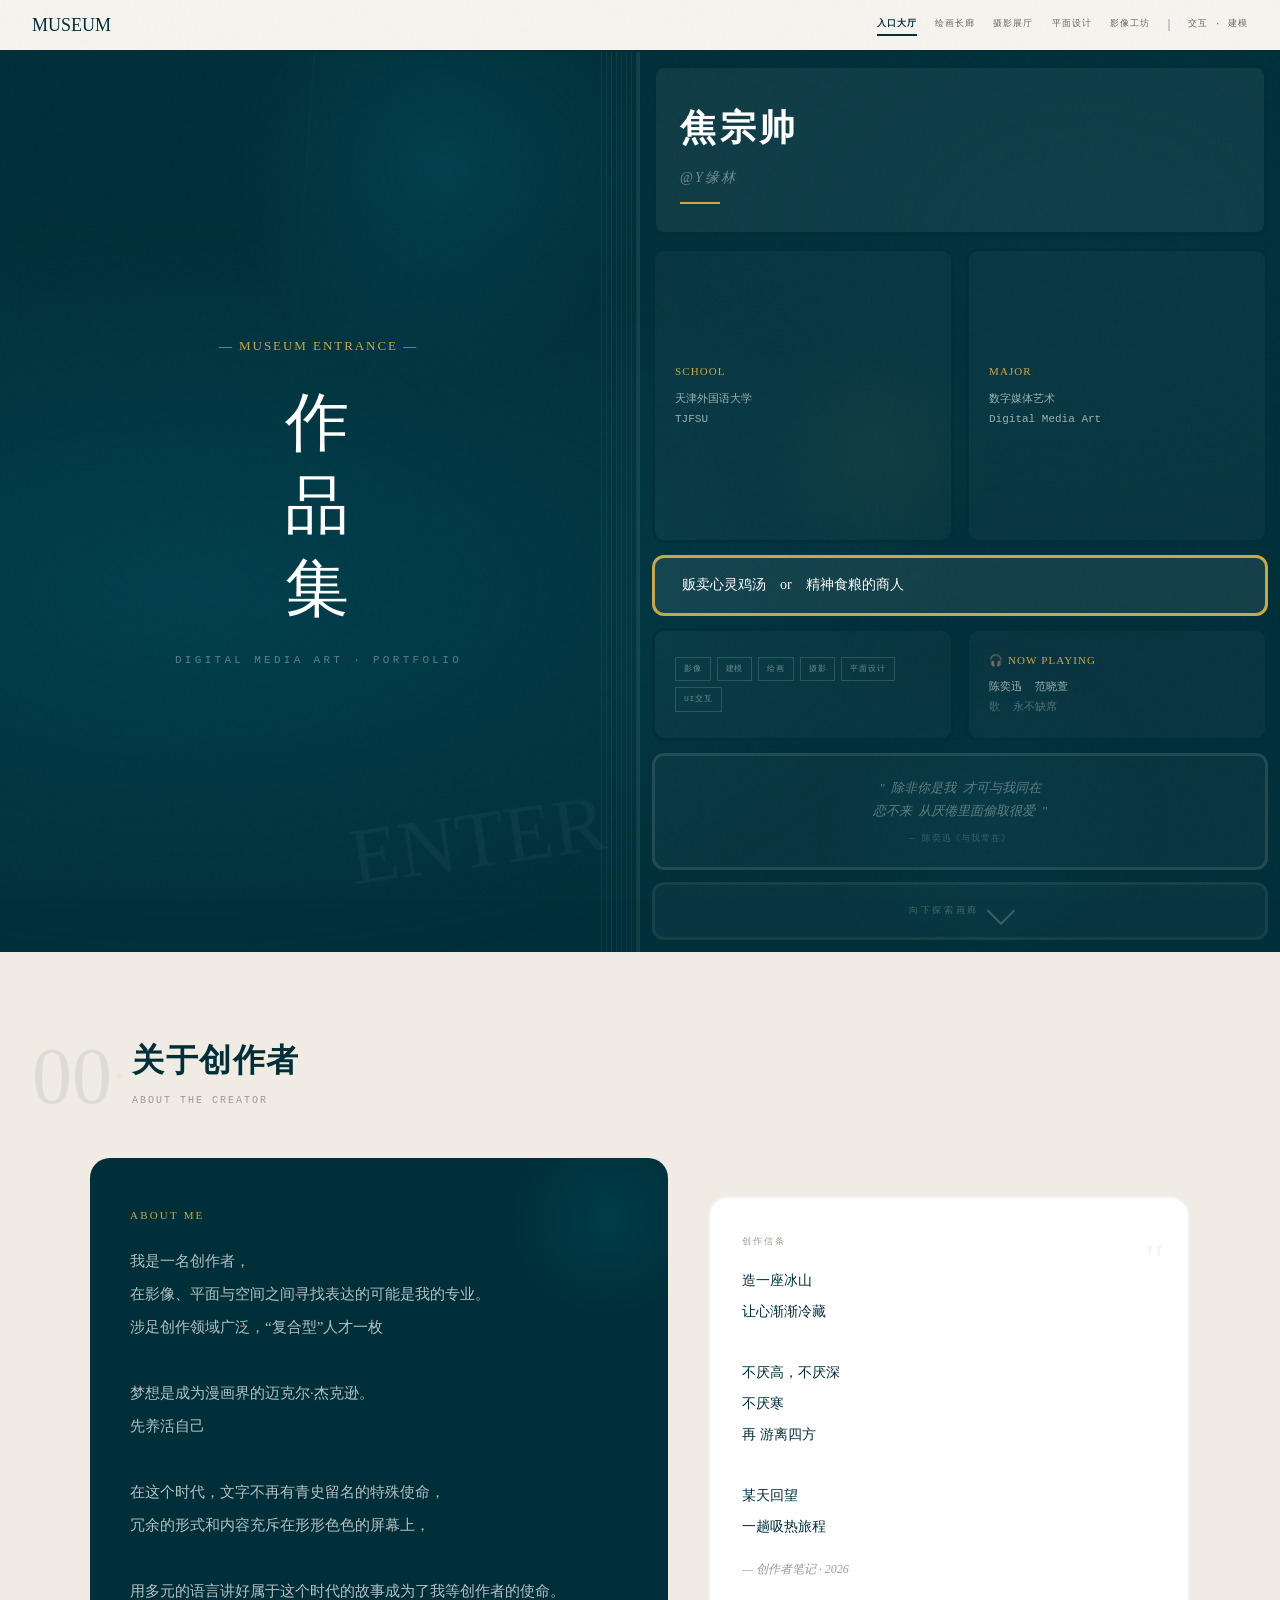
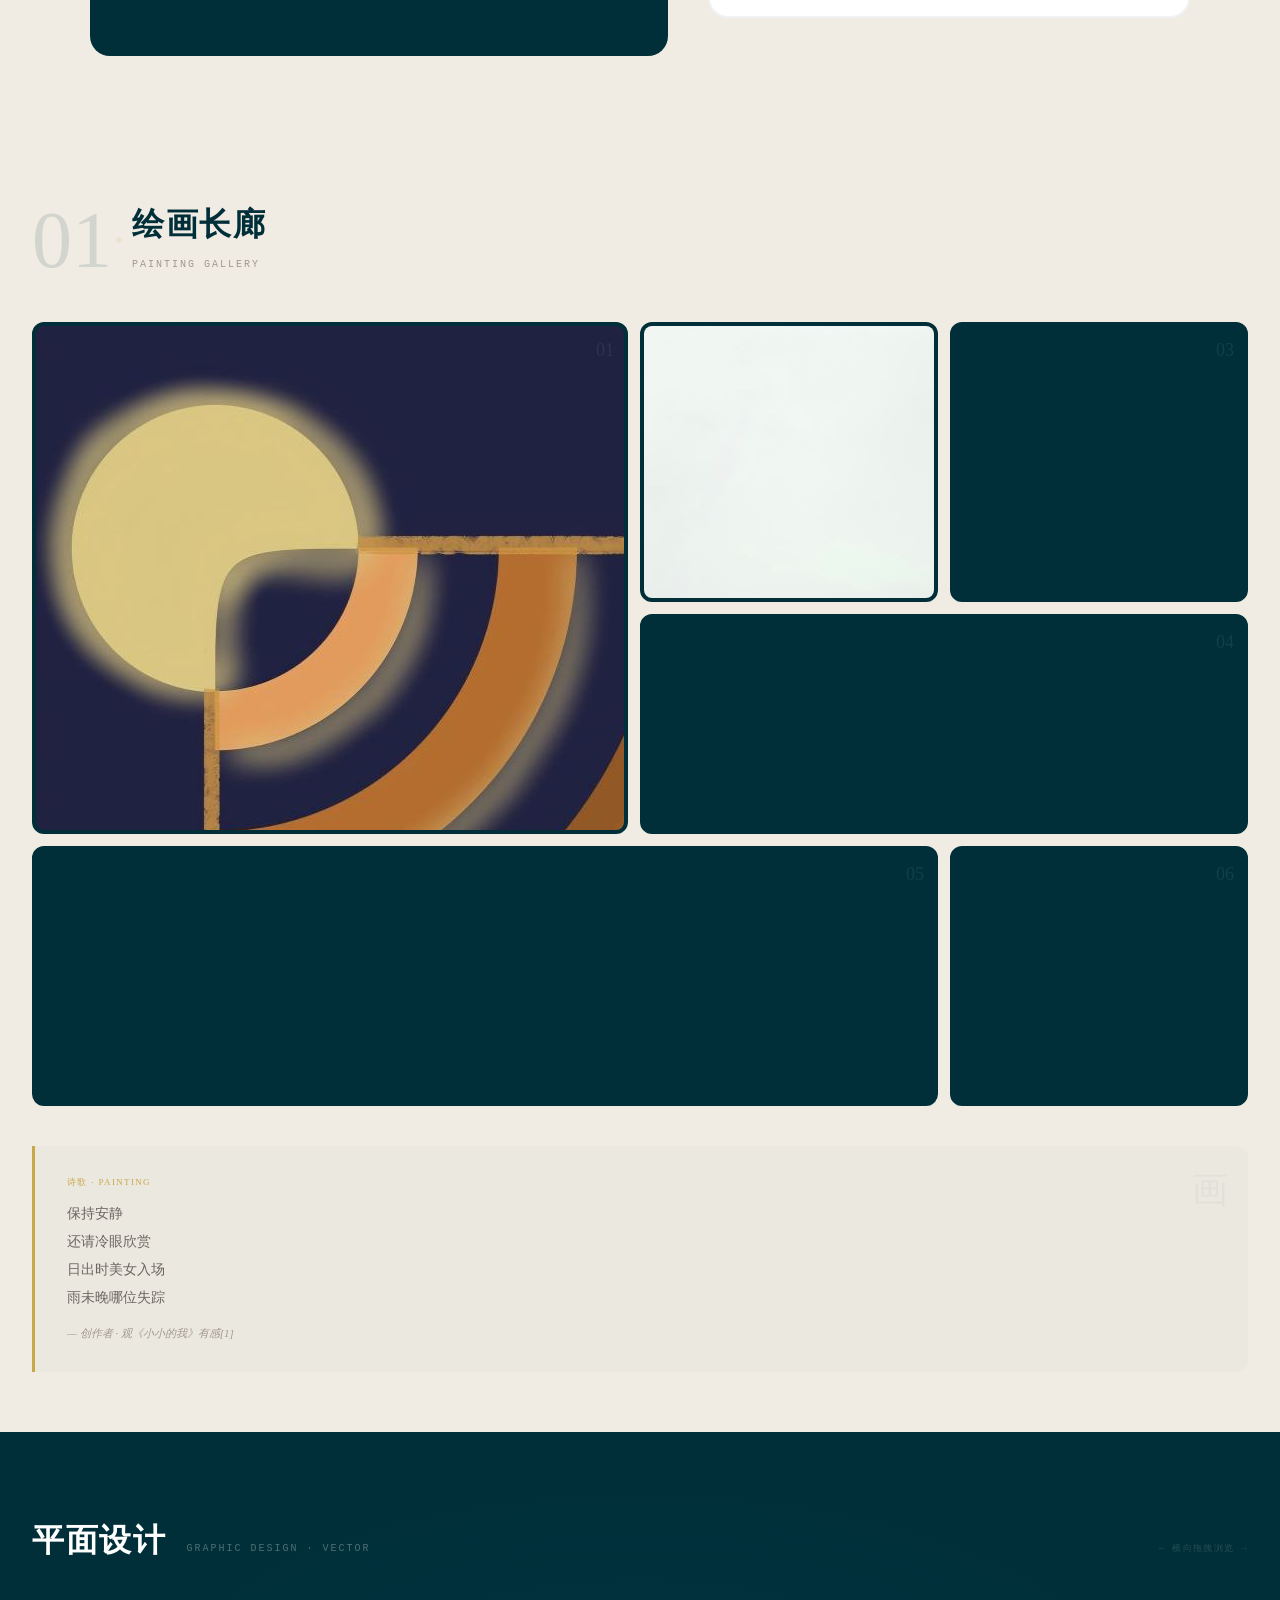
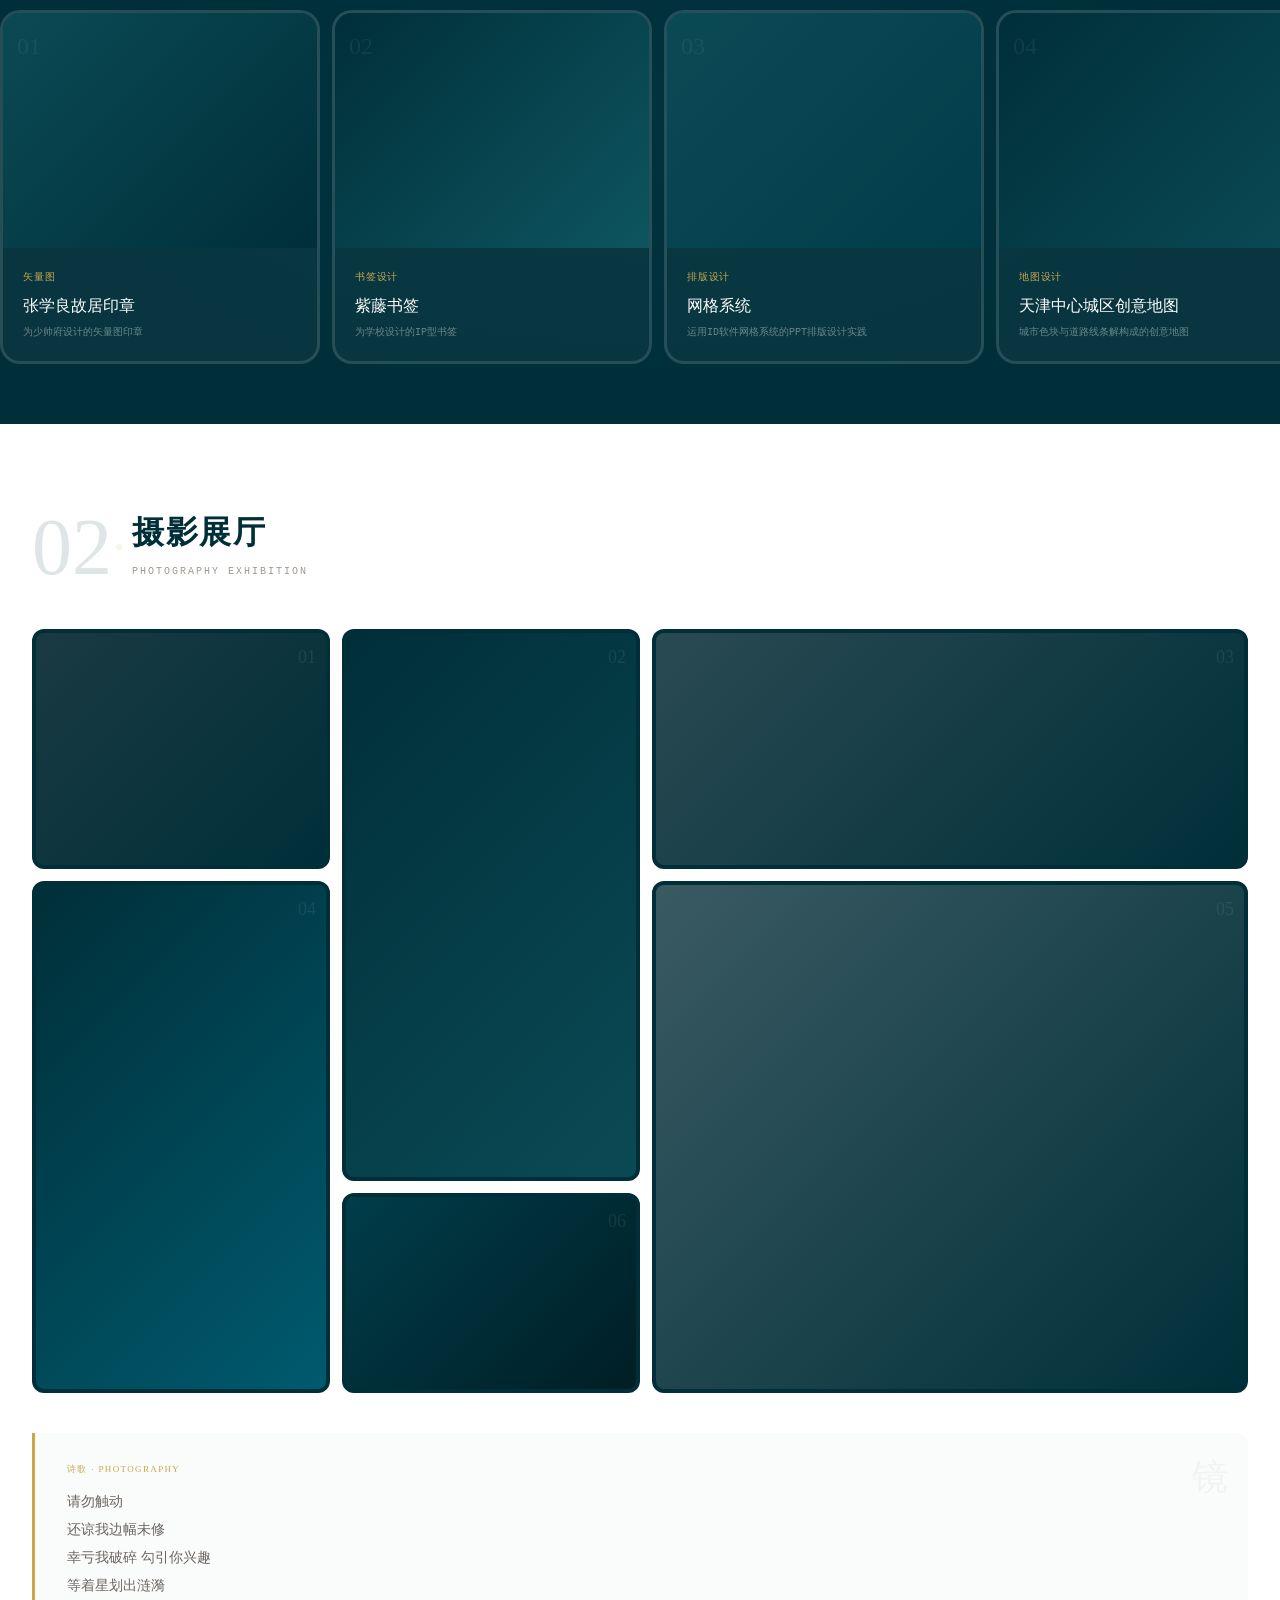
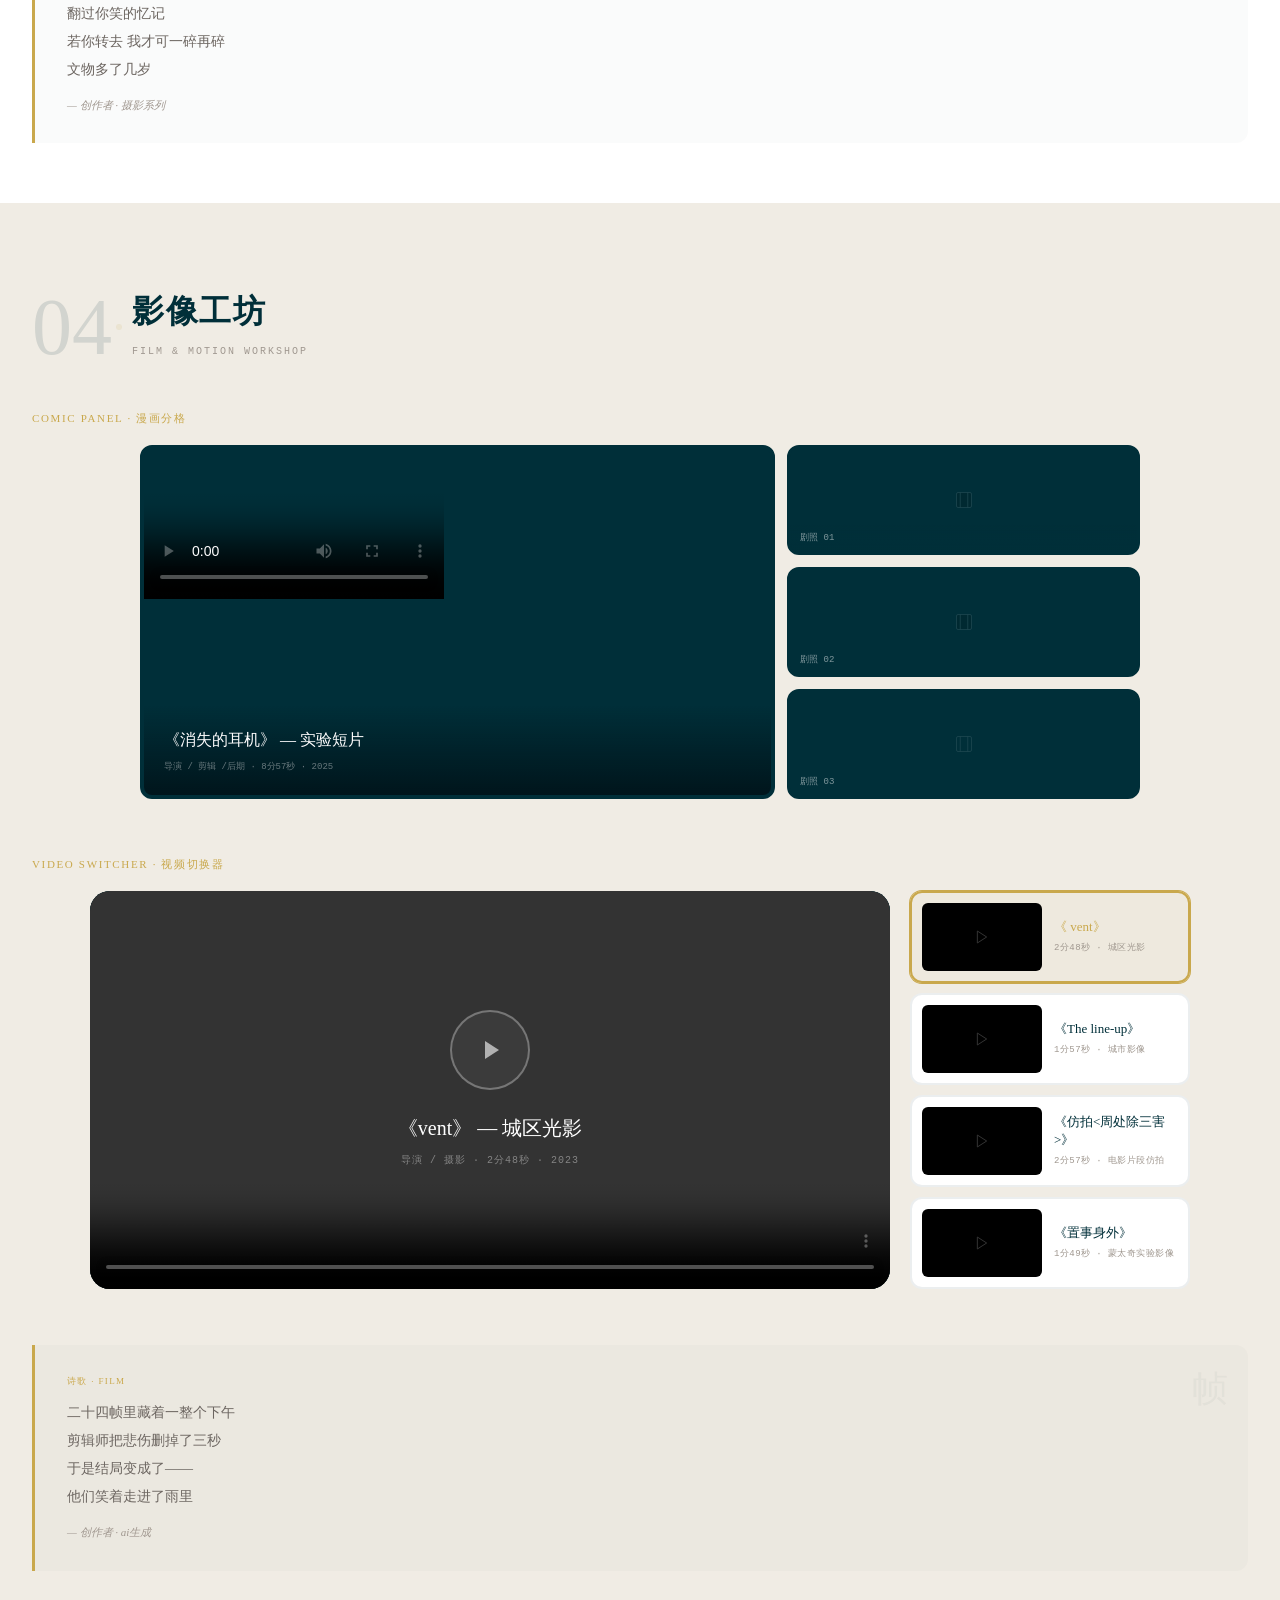
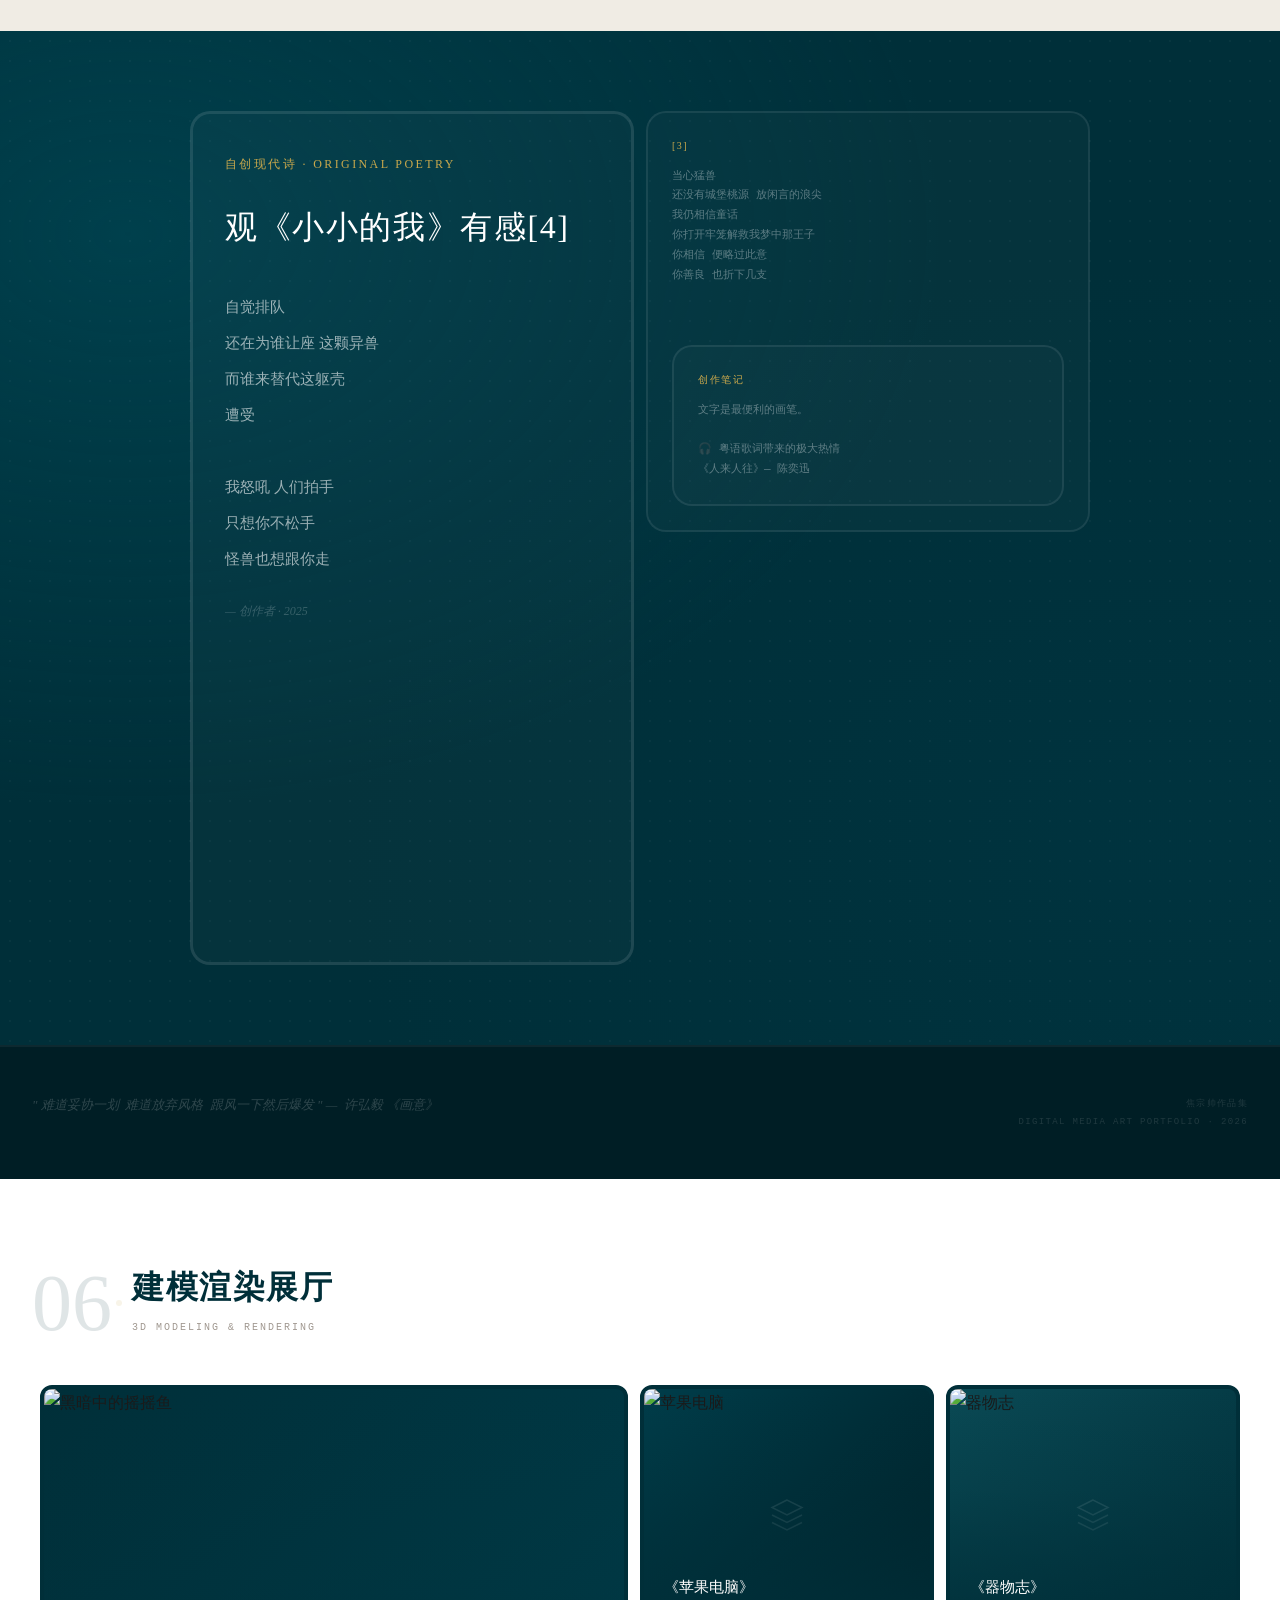
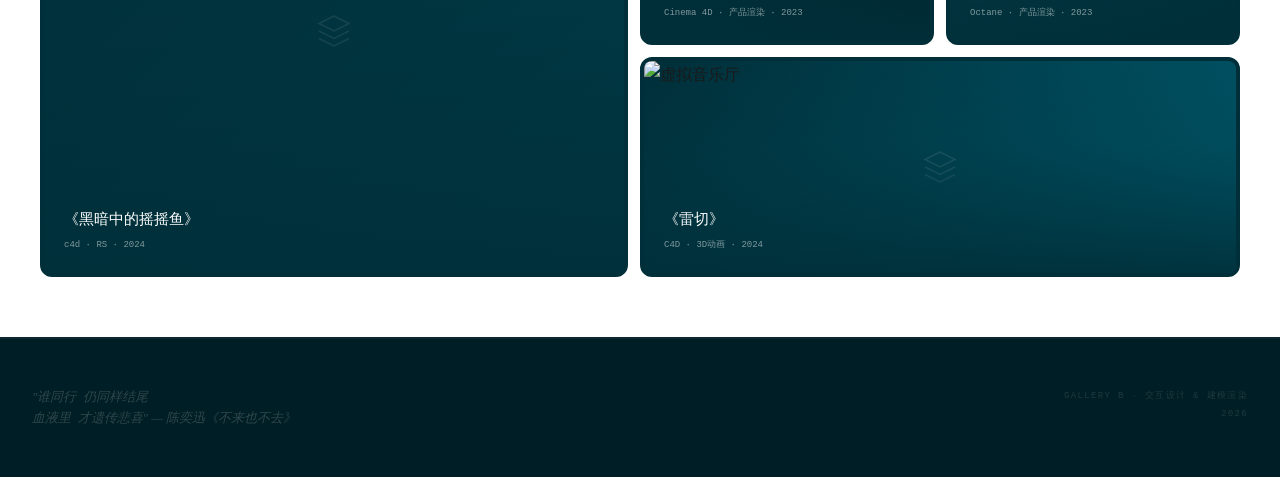
==== commit 73e77a40: "Update index.html" ====
--- a/index.html
+++ b/index.html
@@ -2471,14 +2471,14 @@
             </div>
             <div class="manga-grid grid-painting">
                 <div class="manga-panel p1" onclick="openPopup({tag:&#39;数字绘画&#39;,title:&#39;《枝网》&#39;,meta:&#39;Digital Painting · 2025&#39;,desc:&#39;这幅作品探索科技与自然的共生关系。通过抽象的造型与强烈的色彩，呈现出钢筋水泥间生命力的顽强迸发。&#39;,img:&#39;./插画/枝网1.jpg&#39;,bg:&#39;linear-gradient(135deg,#002f39,#005a6e)&#39;})">
-                    <div class="panel-bg" style="object-fit: cover"><img src="./数字媒体艺术 · 作品集_files/枝网1.jpg" alt=""></div><span class="panel-tag-num">01</span>
+                    <div class="panel-bg" style="object-fit: cover"><img src="枝网1.jpg" alt=""></div><span class="panel-tag-num">01</span>
                     <div class="panel-overlay">
                         <h3>《枝网》</h3>
                         <p>数字绘画 · 2025</p>
                     </div>
                 </div>
                 <div class="manga-panel p2" onclick="openPopup({tag:&#39;人物插画&#39;,title:&#39;《青衣》&#39;,meta:&#39;Concept Illustration · 2024&#39;,desc:&#39;将音乐频谱可视化为生长的植物，每一段旋律对应一种花的形态。陈奕迅的《Shall We Talk》是这幅画的灵感来源。&#39;,img:&#39;./插画/戏1.png&#39;,bg:&#39;linear-gradient(135deg,#003d4a,#002f39)&#39;})">
-                    <div class="panel-bg" style="object-fit: cover"><img src="./数字媒体艺术 · 作品集_files/戏1.png" alt=""></div><span class="panel-tag-num">02</span>
+                    <div class="panel-bg" style="object-fit: cover"><img src="戏1.png" alt=""></div><span class="panel-tag-num">02</span>
                     <div class="panel-overlay">
                         <h3>《青衣》</h3>
                         <p>人物插画 · 2024</p>
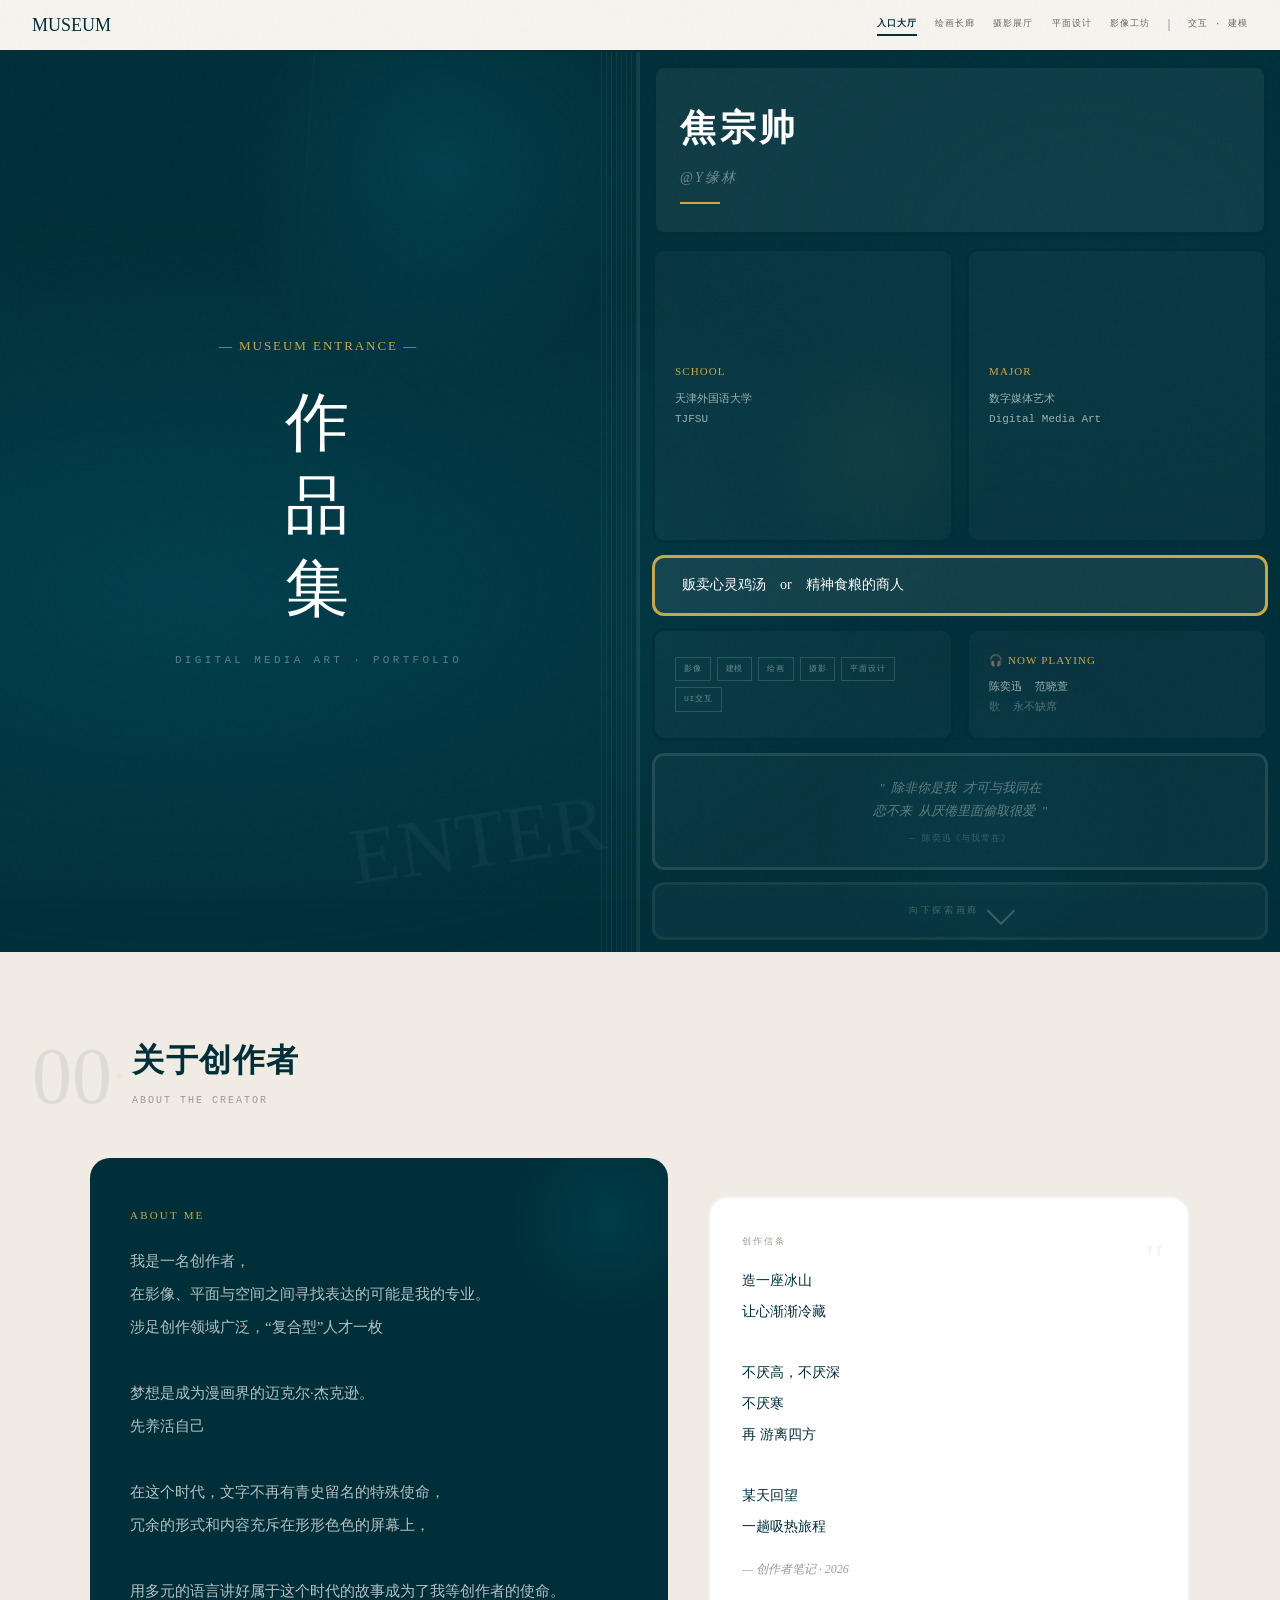
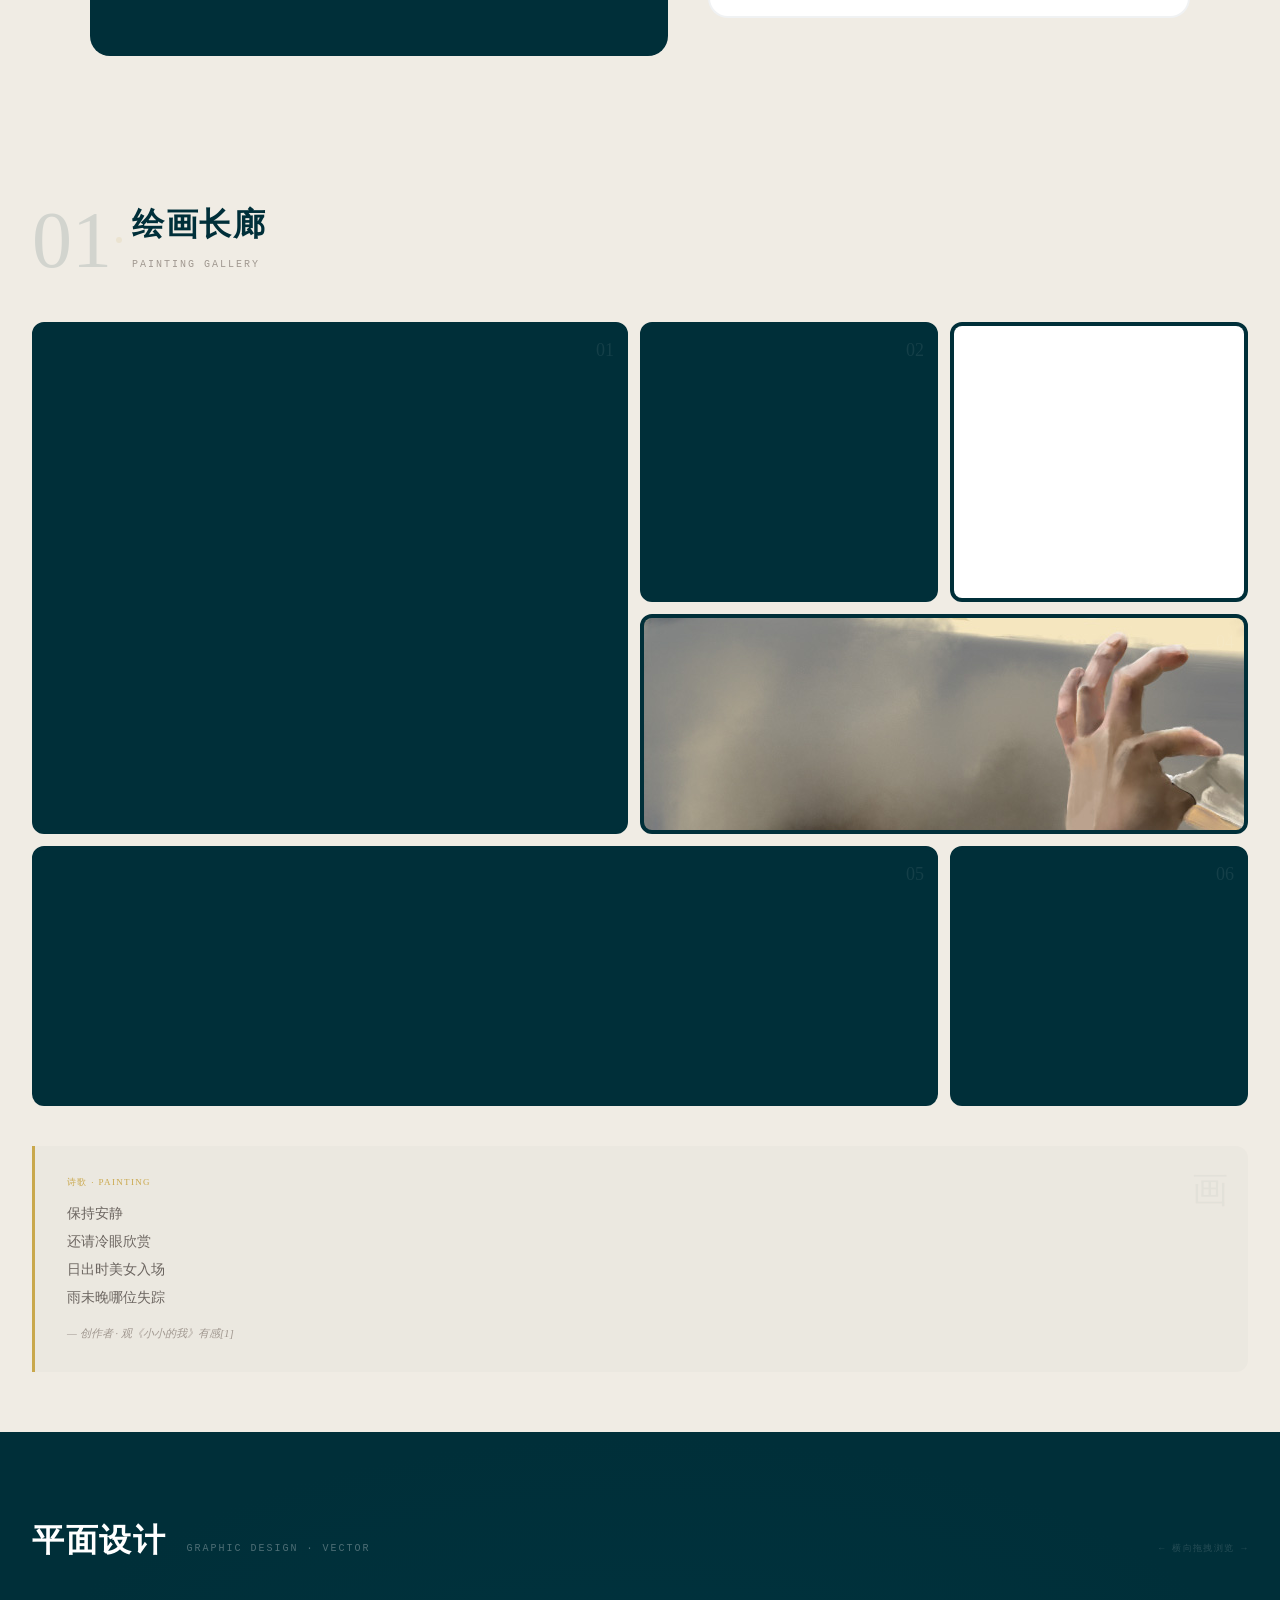
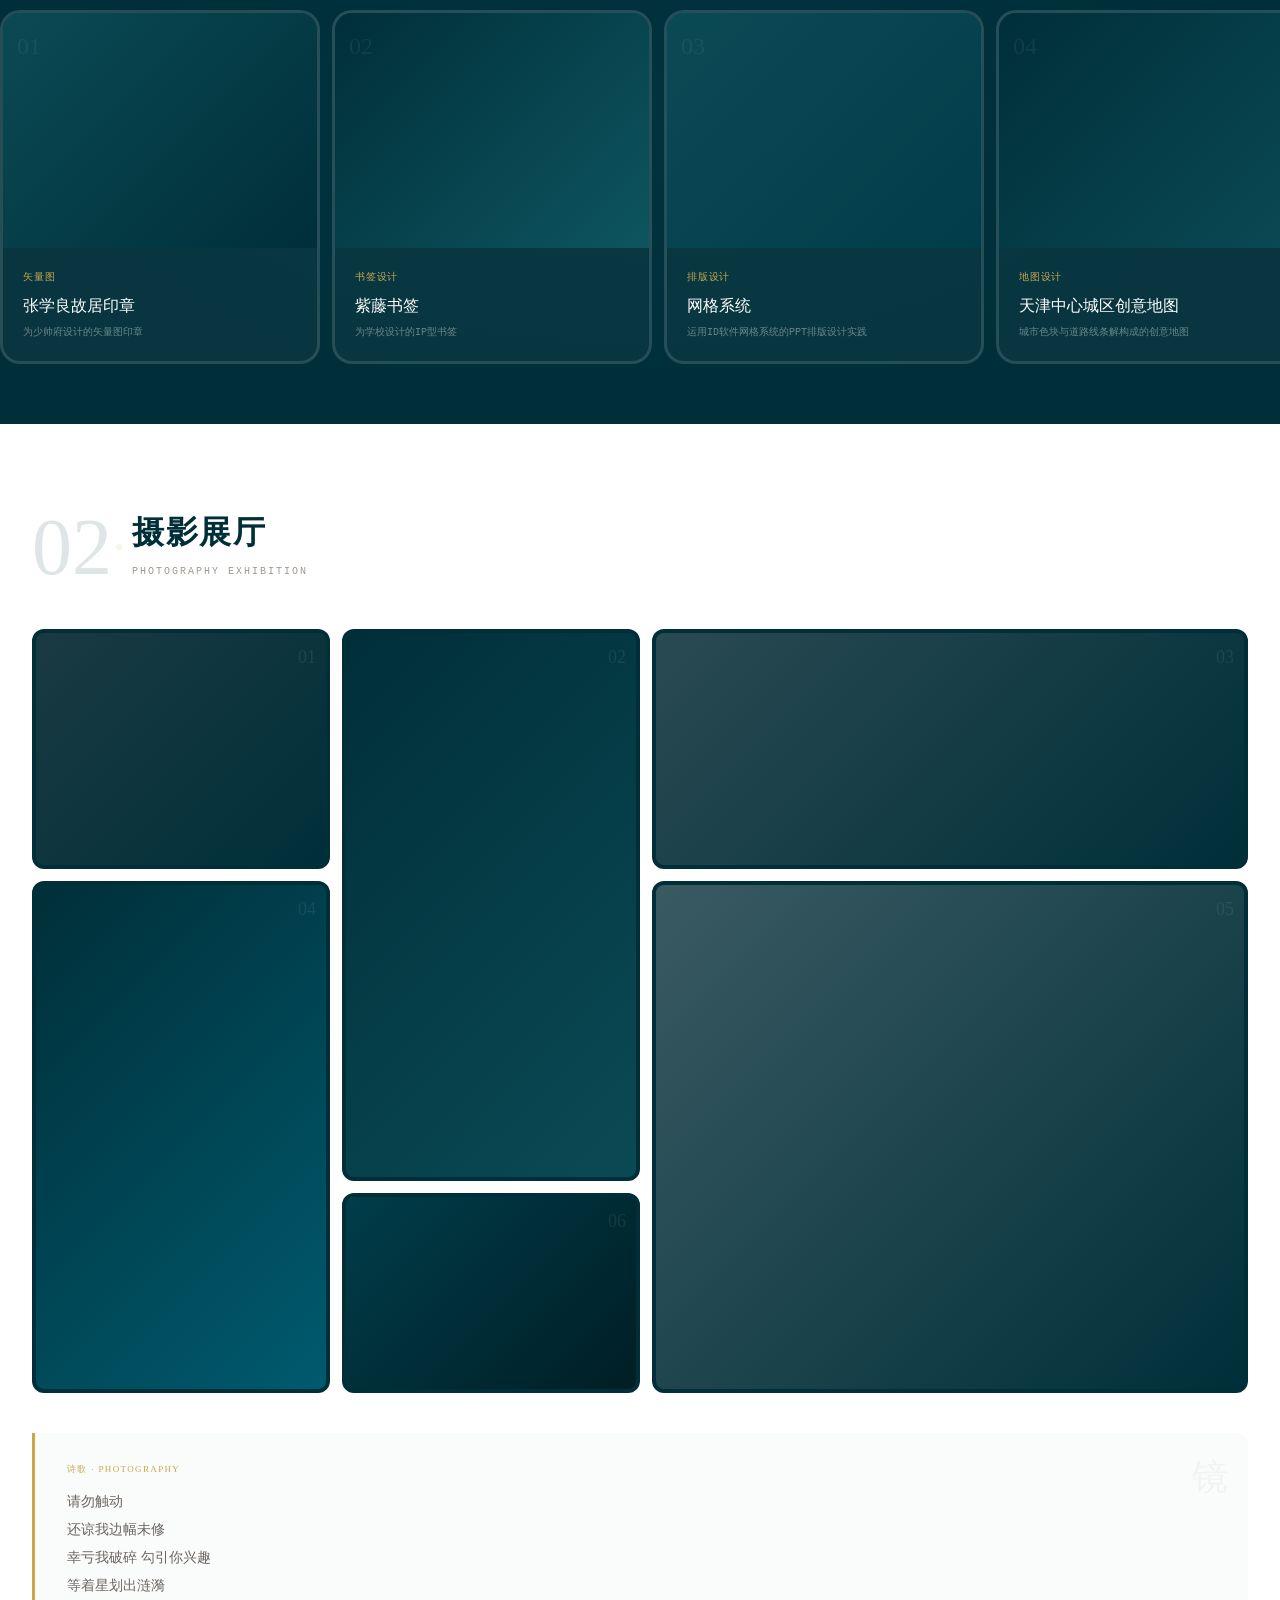
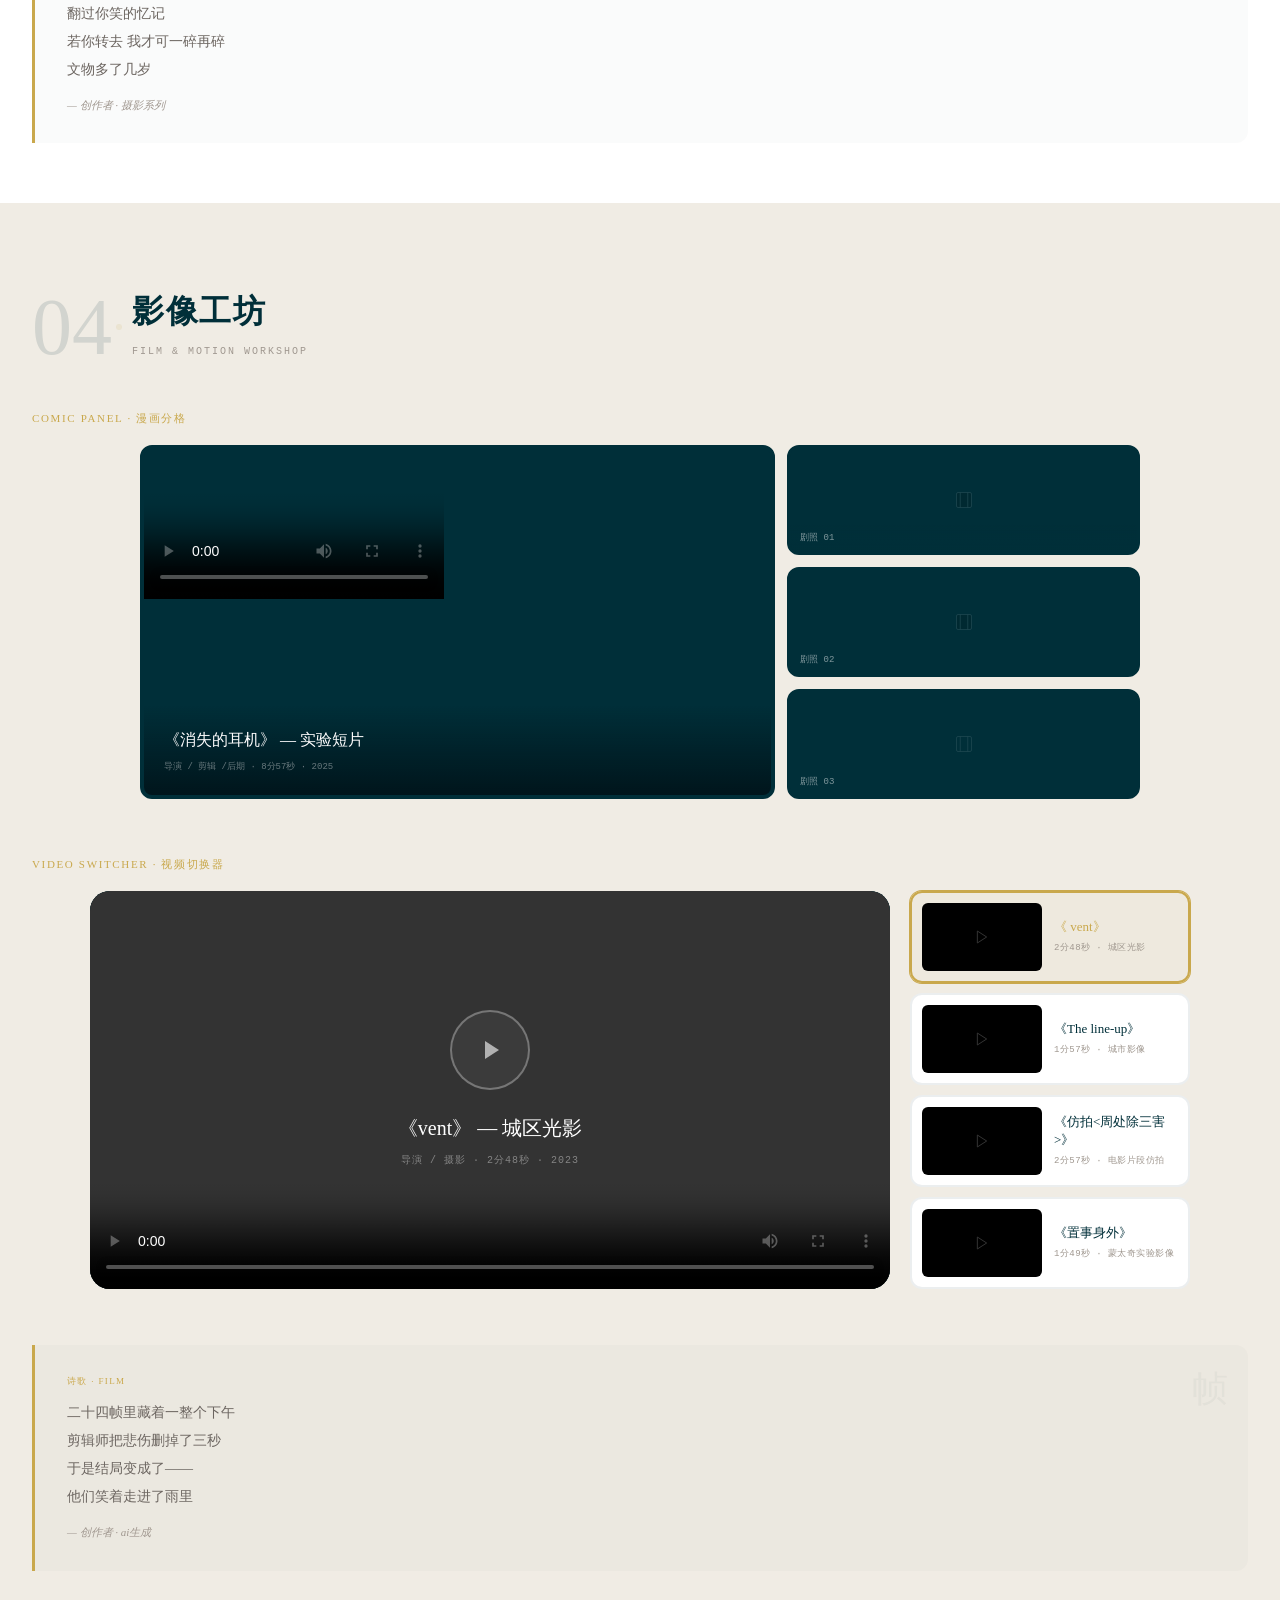
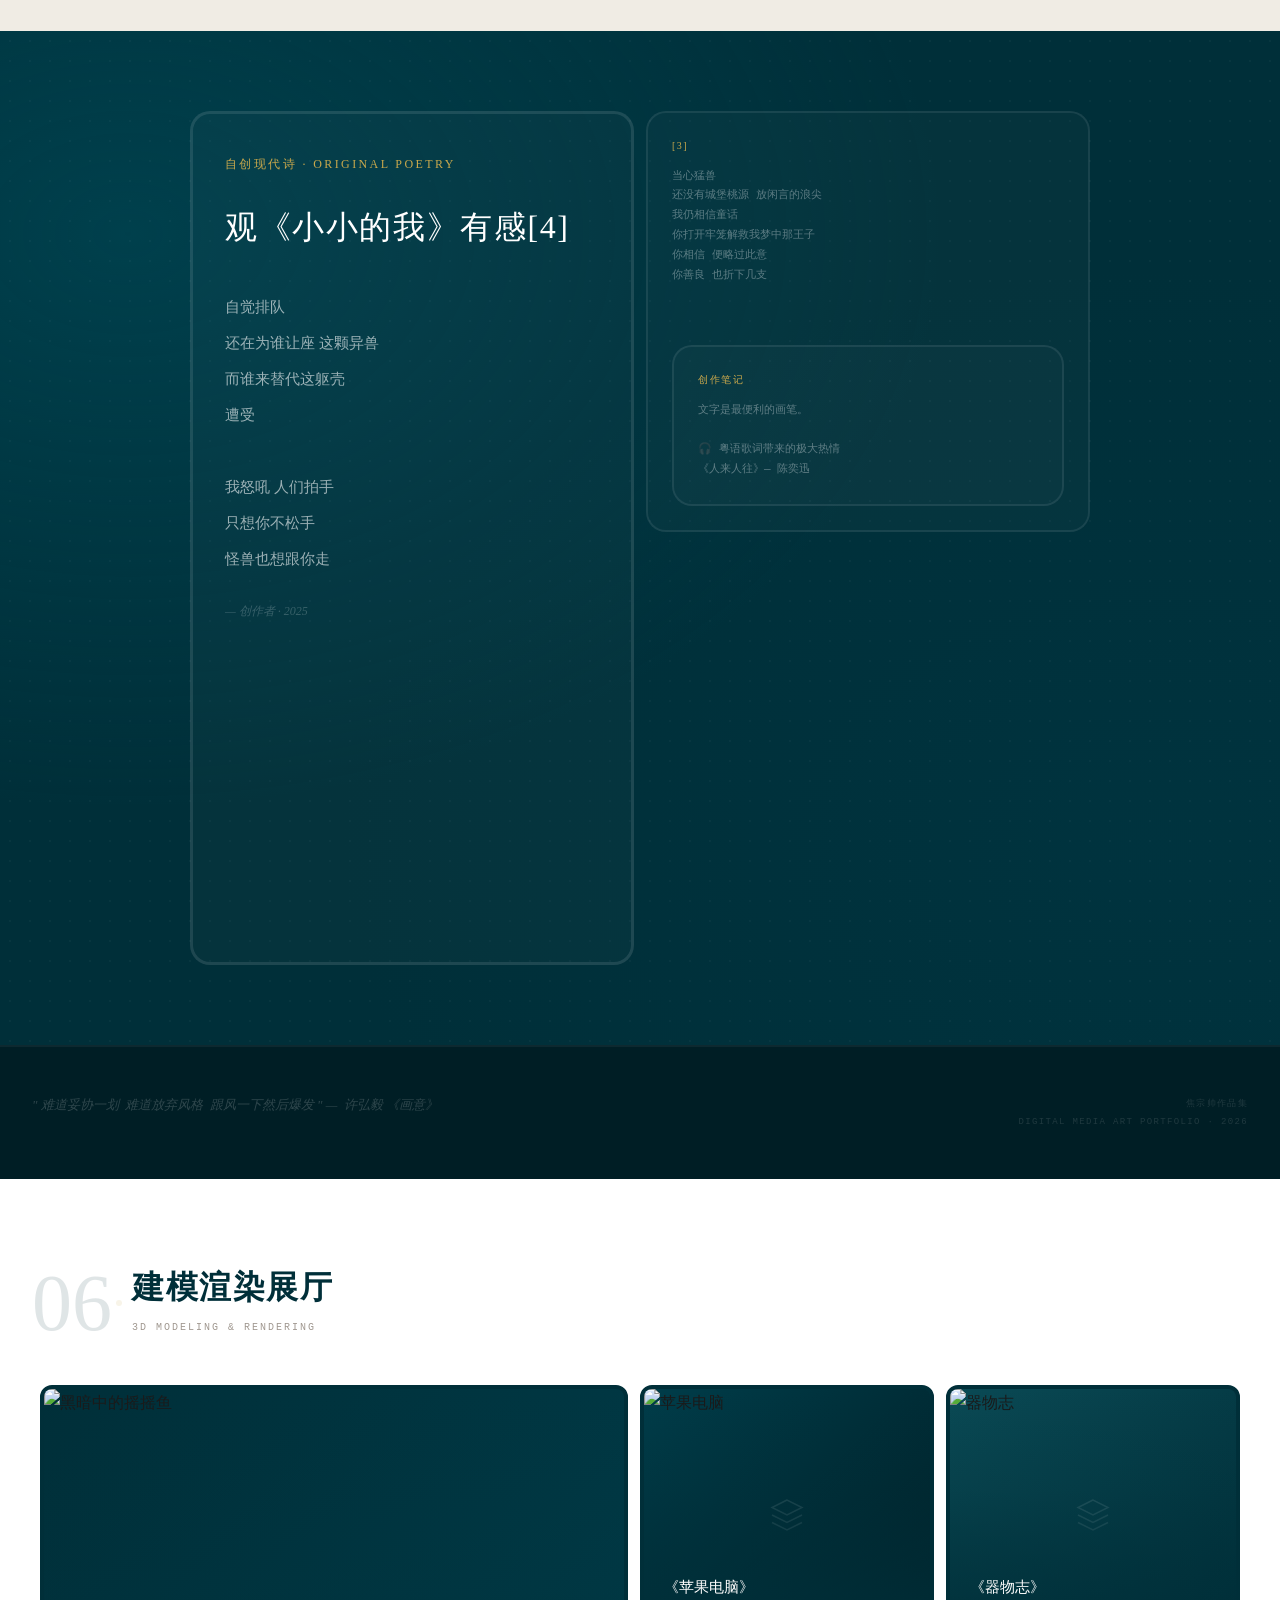
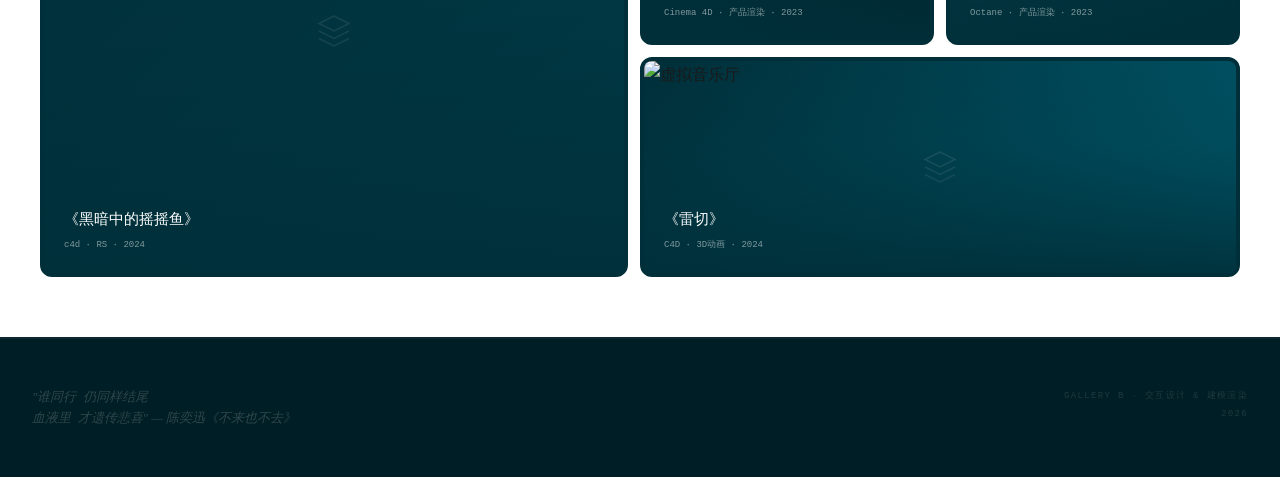
==== commit d639597d: "Update index.html" ====
--- a/index.html
+++ b/index.html
@@ -2471,21 +2471,21 @@
             </div>
             <div class="manga-grid grid-painting">
                 <div class="manga-panel p1" onclick="openPopup({tag:&#39;数字绘画&#39;,title:&#39;《枝网》&#39;,meta:&#39;Digital Painting · 2025&#39;,desc:&#39;这幅作品探索科技与自然的共生关系。通过抽象的造型与强烈的色彩，呈现出钢筋水泥间生命力的顽强迸发。&#39;,img:&#39;./插画/枝网1.jpg&#39;,bg:&#39;linear-gradient(135deg,#002f39,#005a6e)&#39;})">
-                    <div class="panel-bg" style="object-fit: cover"><img src="枝网1.jpg" alt=""></div><span class="panel-tag-num">01</span>
+                    <div class="panel-bg" style="object-fit: cover"><https://yuanlin-ef.github.io/Portfolio.github.io/img src="枝网1.jpg" alt=""></div><span class="panel-tag-num">01</span>
                     <div class="panel-overlay">
                         <h3>《枝网》</h3>
                         <p>数字绘画 · 2025</p>
                     </div>
                 </div>
                 <div class="manga-panel p2" onclick="openPopup({tag:&#39;人物插画&#39;,title:&#39;《青衣》&#39;,meta:&#39;Concept Illustration · 2024&#39;,desc:&#39;将音乐频谱可视化为生长的植物，每一段旋律对应一种花的形态。陈奕迅的《Shall We Talk》是这幅画的灵感来源。&#39;,img:&#39;./插画/戏1.png&#39;,bg:&#39;linear-gradient(135deg,#003d4a,#002f39)&#39;})">
-                    <div class="panel-bg" style="object-fit: cover"><img src="戏1.png" alt=""></div><span class="panel-tag-num">02</span>
+                    <div class="panel-bg" style="object-fit: cover"><https://yuanlin-ef.github.io/Portfolio.github.io/img src="戏1.png" alt=""></div><span class="panel-tag-num">02</span>
                     <div class="panel-overlay">
                         <h3>《青衣》</h3>
                         <p>人物插画 · 2024</p>
                     </div>
                 </div>
                 <div class="manga-panel p3" onclick="openPopup({tag:&#39;水彩板绘&#39;,title:&#39;《开始懂了》&#39;,meta:&#39;Mixed Media · 2025&#39;,desc:&#39;孙燕姿专辑《我要的幸福》封面&#39;,img:&#39;./插画/622786328093744765.png&#39;,bg:&#39;linear-gradient(135deg,#0a4a55,#002f39)&#39;})">
-                    <div class="panel-bg" style="object-fit: cover"><img src="./数字媒体艺术 · 作品集_files/622786328093744765.png" alt=""></div>
+                    <div class="panel-bg" style="object-fit: cover"><img src="https://yuanlin-ef.github.io/Portfolio.github.io/622786328093744765.png" alt=""></div>
                     <span class="panel-tag-num">03</span>
                     <div class="panel-overlay">
                         <h3>《开始懂了》</h3>
@@ -2493,7 +2493,7 @@
                     </div>
                 </div>
                 <div class="manga-panel p4" onclick="openPopup({tag:&#39;数字绘画&#39;,title:&#39;《烟》&#39;,meta:&#39;Acrylic on Canvas · 2023&#39;,desc:&#39;一部电影的一幕&#39;,img:&#39;./插画/y一.jpg&#39;,bg:&#39;linear-gradient(135deg,#002f39,#004a5a)&#39;})">
-                    <div class="panel-bg" style="object-fit: cover"><img src="./数字媒体艺术 · 作品集_files/y一.jpg" alt=""></div><span class="panel-tag-num">04</span>
+                    <div class="panel-bg" style="object-fit: cover"><img src="https://yuanlin-ef.github.io/Portfolio.github.io/y一.jpg" alt=""></div><span class="panel-tag-num">04</span>
                     <div class="panel-overlay">
                         <h3>《烟》</h3>
                         <p>数字绘画 · 2023</p>
@@ -2536,7 +2536,7 @@
                 <div class="h-card" onclick="openPopup({tag:&#39; 矢量图&#39;,title:&#39;张学良故居印章&#39;,meta:&#39;Vector · 2024&#39;,desc:&#39;为少帅府设计的矢量图印章。&#39;,poem:&#39;&lt;span&gt;历史的建筑&lt;/span&gt;&lt;span&gt;故事的演绎&lt;/span&gt;&#39;,img:&#39;./设计/少帅府1_画板 1.jpg&#39;,bg:&#39;linear-gradient(135deg,#0a4a55,#002f39)&#39;})">
                     <div class="h-card-num">01</div>
                     <div class="h-card-visual">
-                        <div class="h-bg" style="background:linear-gradient(135deg,#0a4a55,#002f39)"><img src="./数字媒体艺术 · 作品集_files/少帅府1_画板 1.jpg" alt=""></div>
+                        <div class="h-bg" style="background:linear-gradient(135deg,#0a4a55,#002f39)"><img src="Portfolio.github.io/少帅府1_画板 1.jpg" alt=""></div>
                     </div>
                     <div class="h-card-body">
                         <div class="h-tag">矢量图</div>
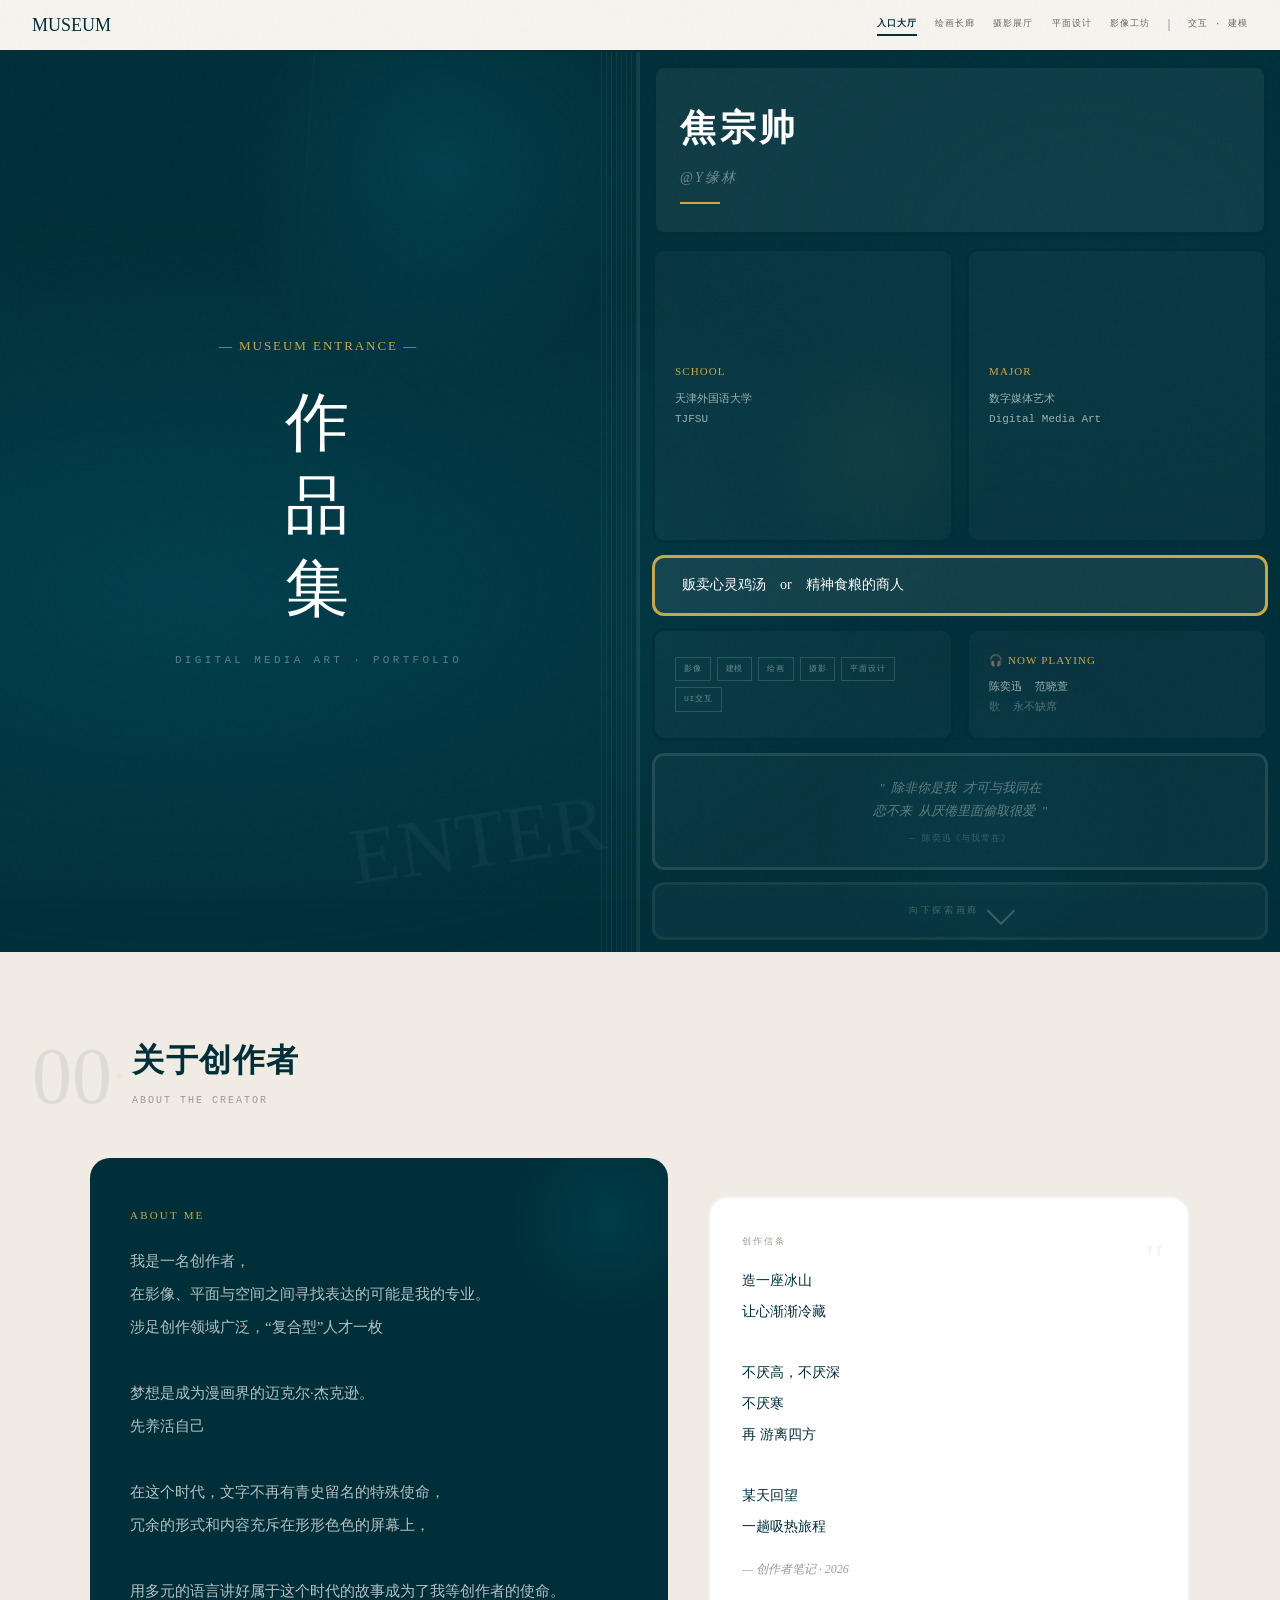
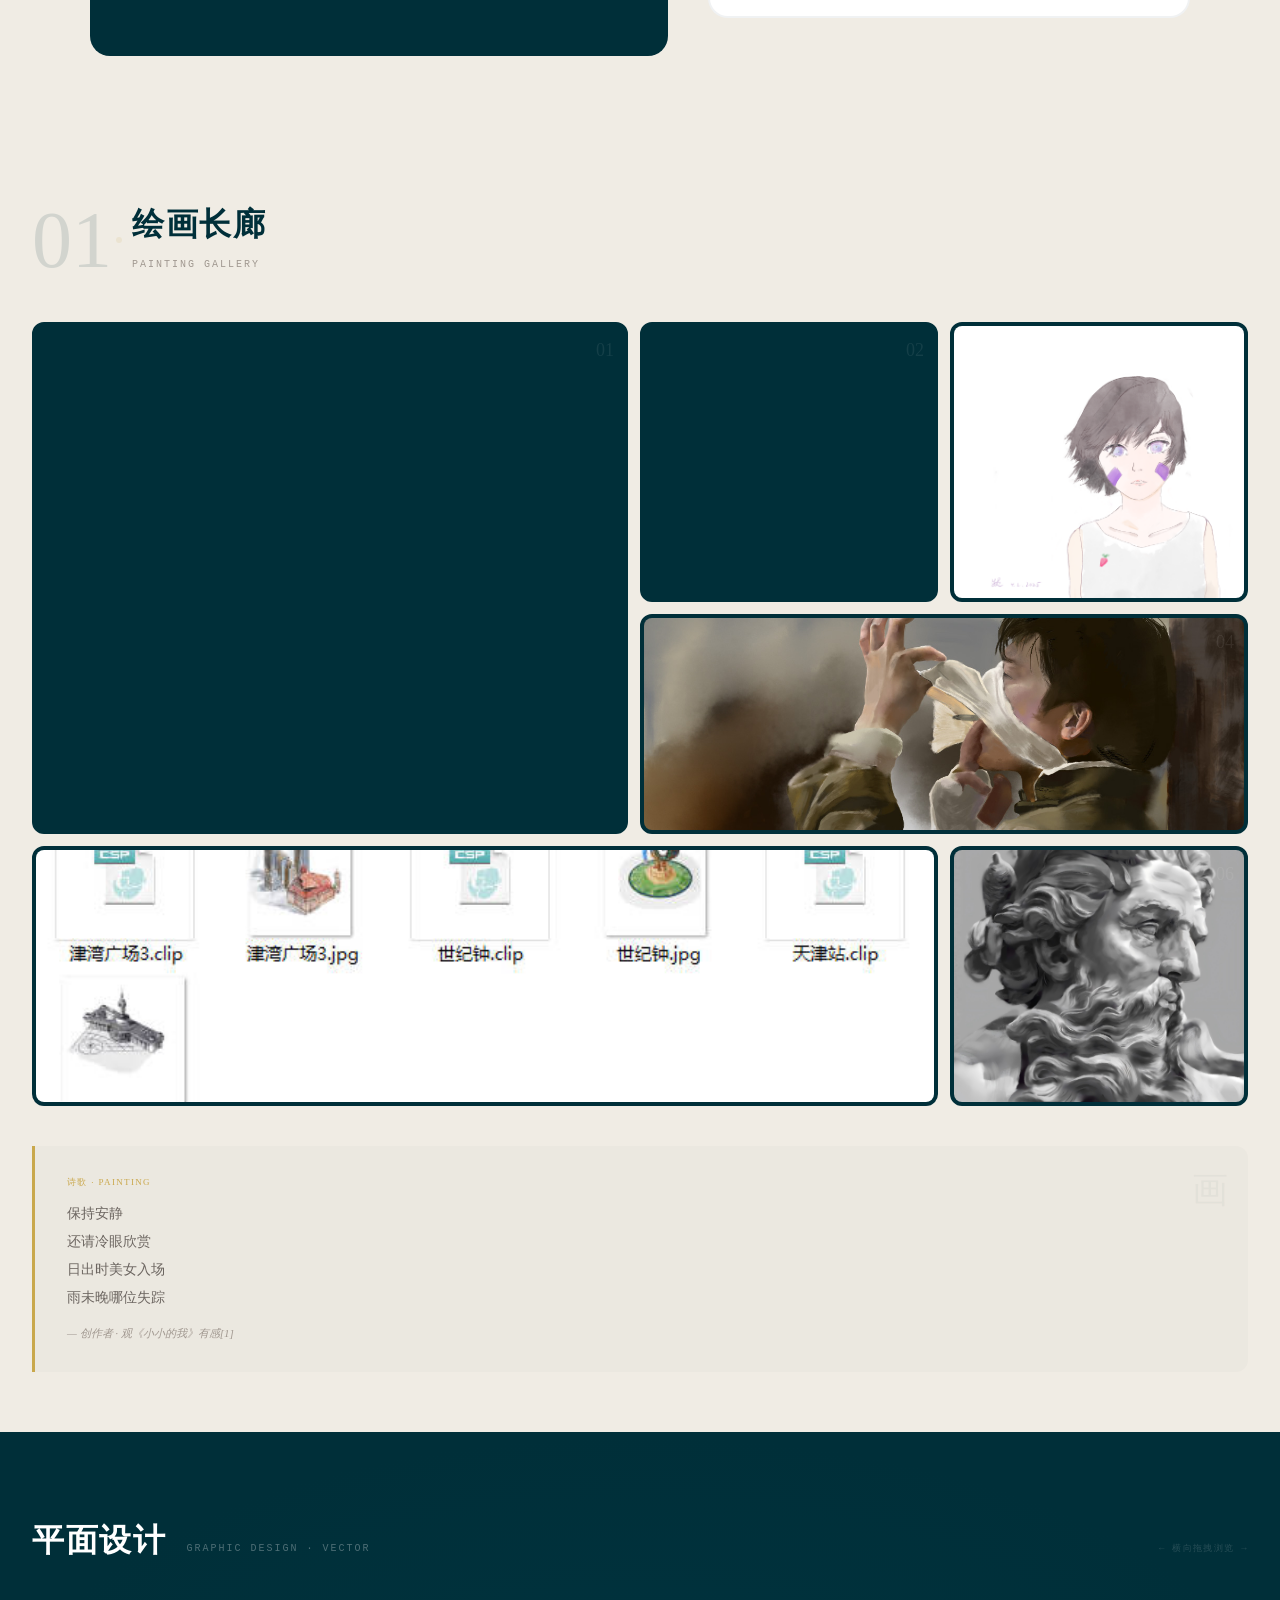
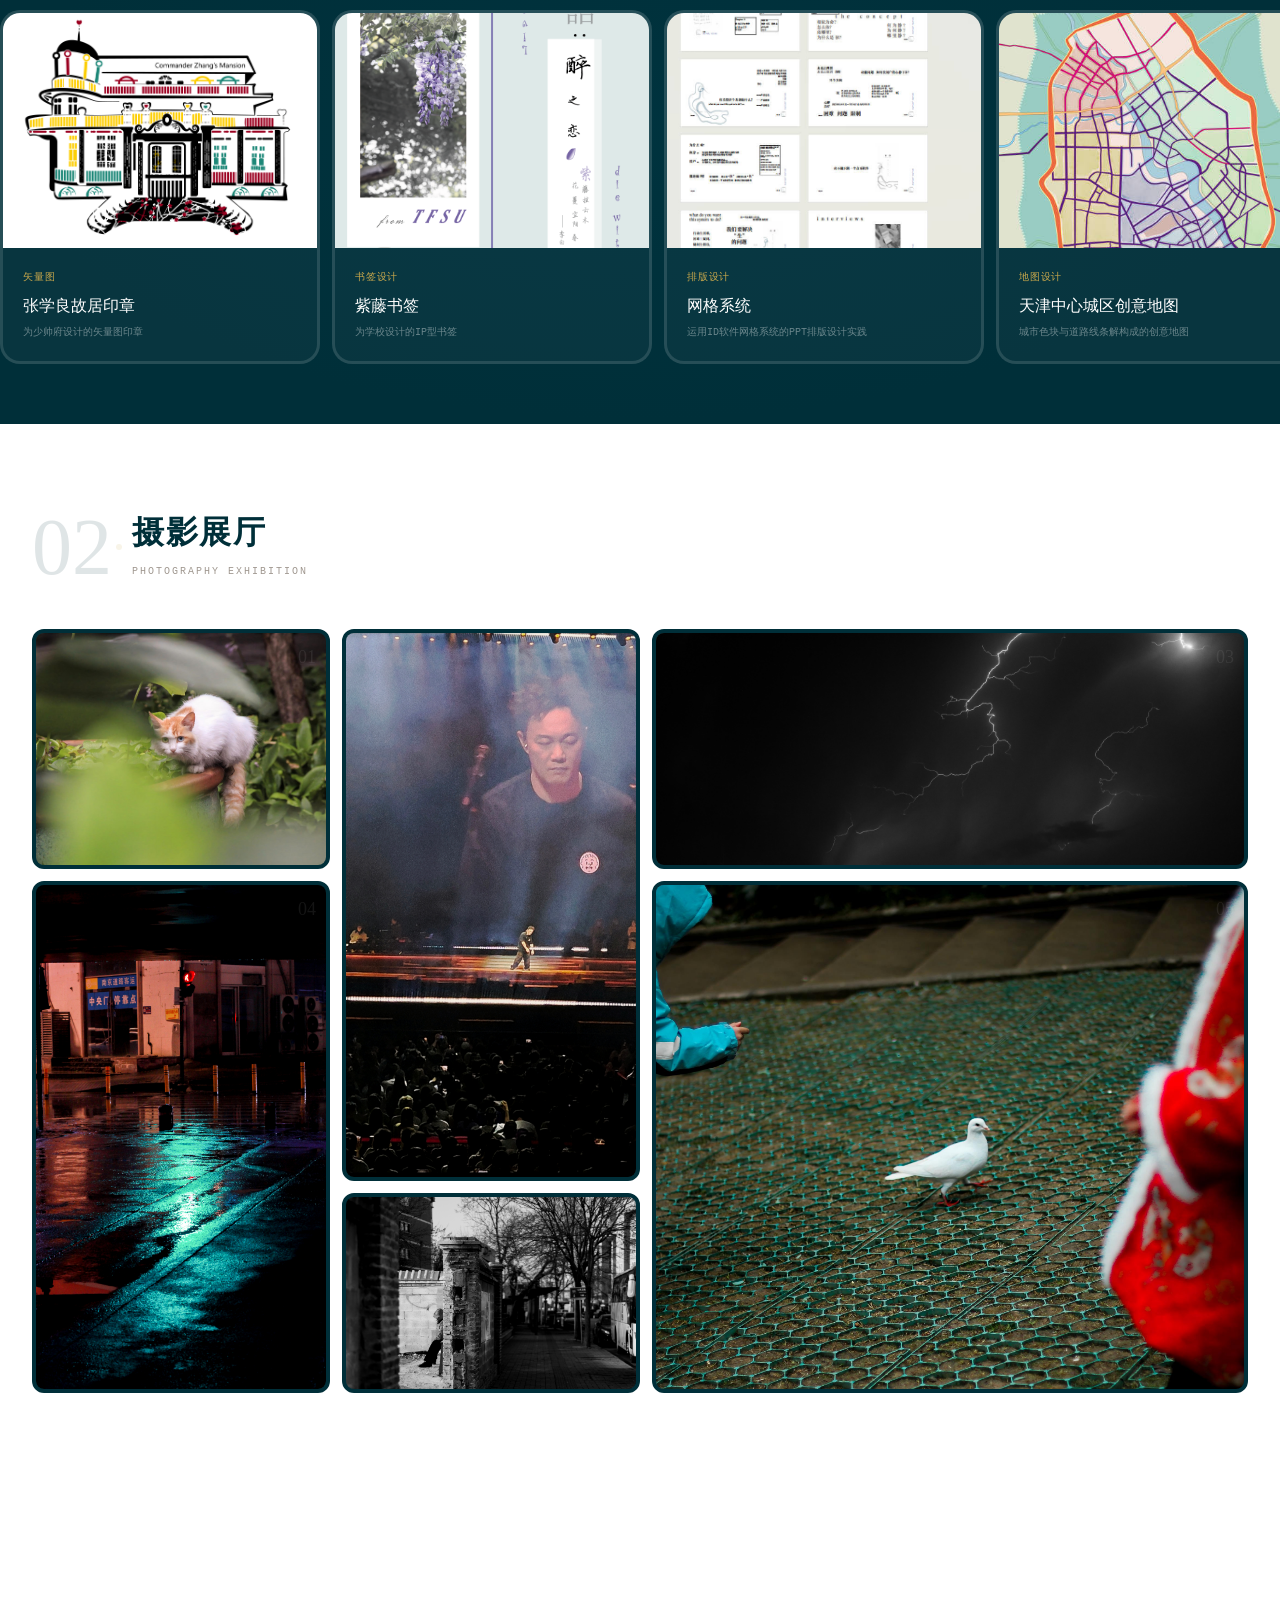
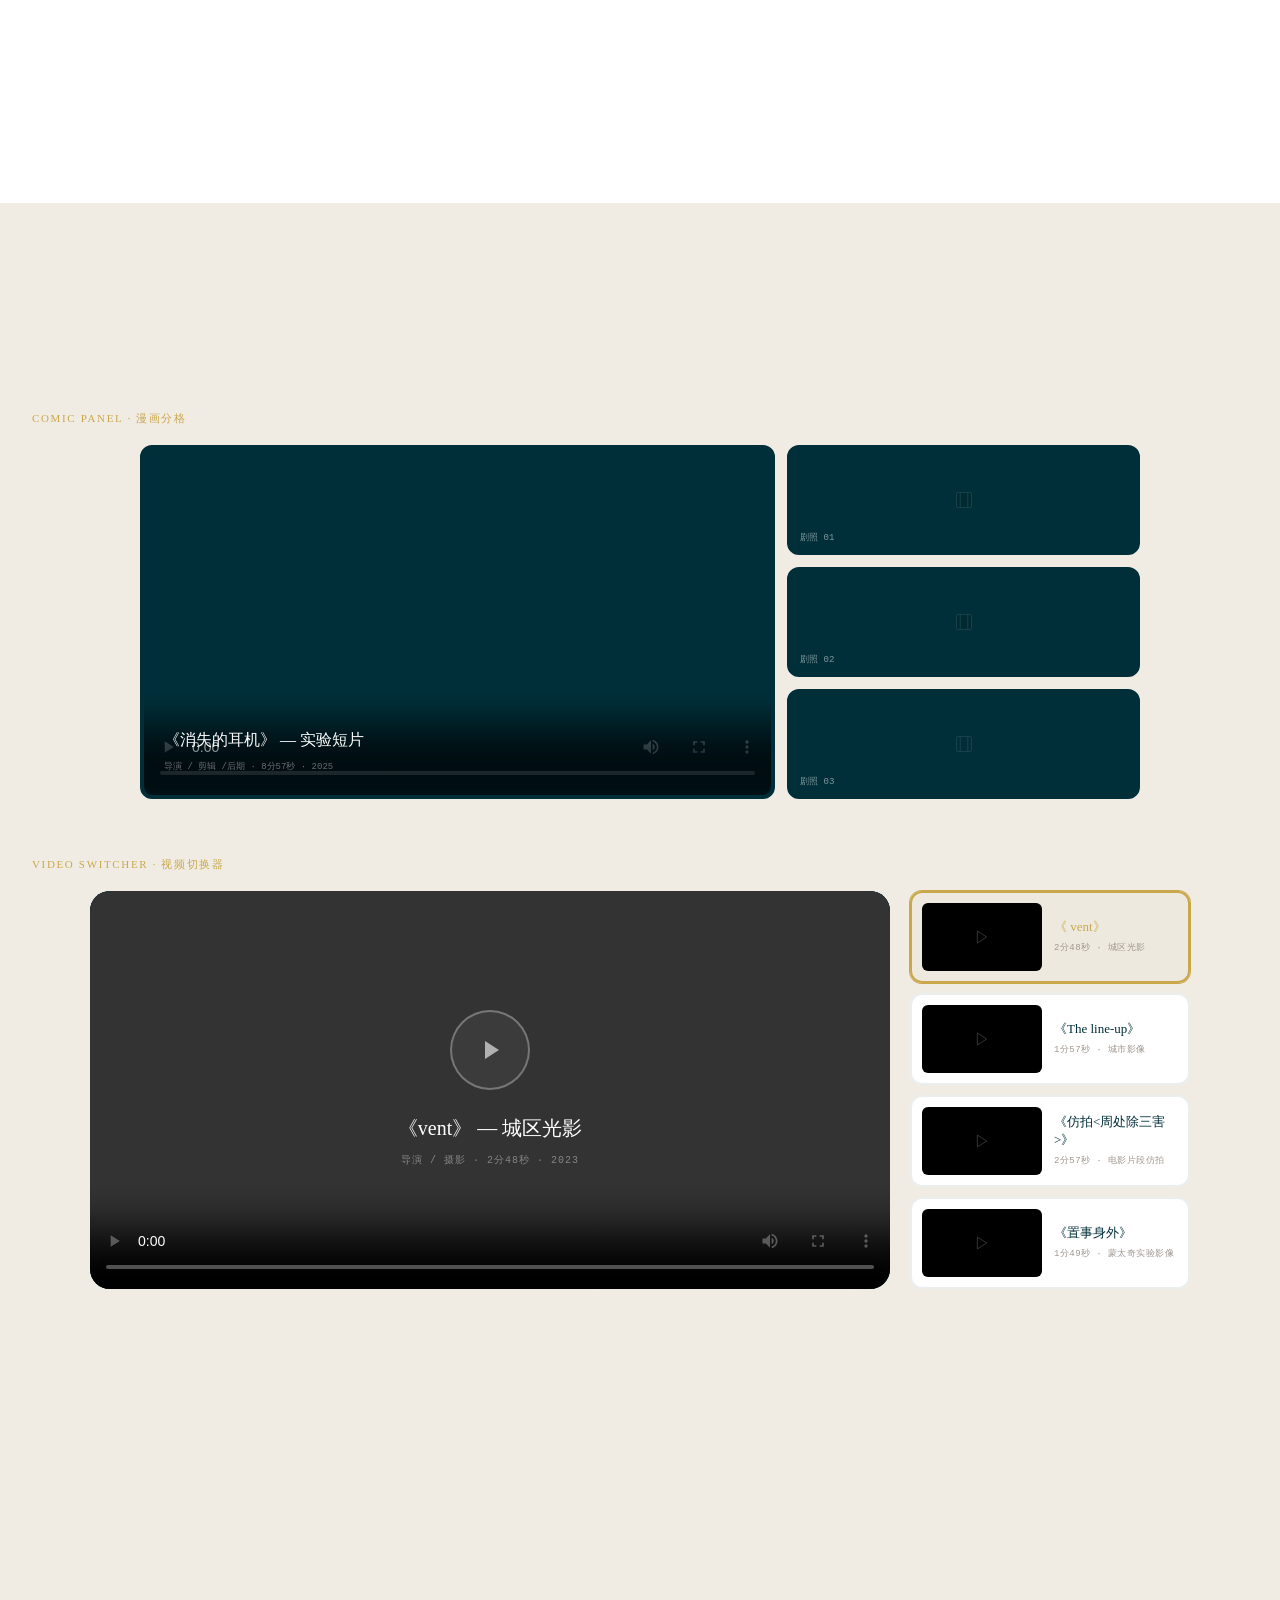
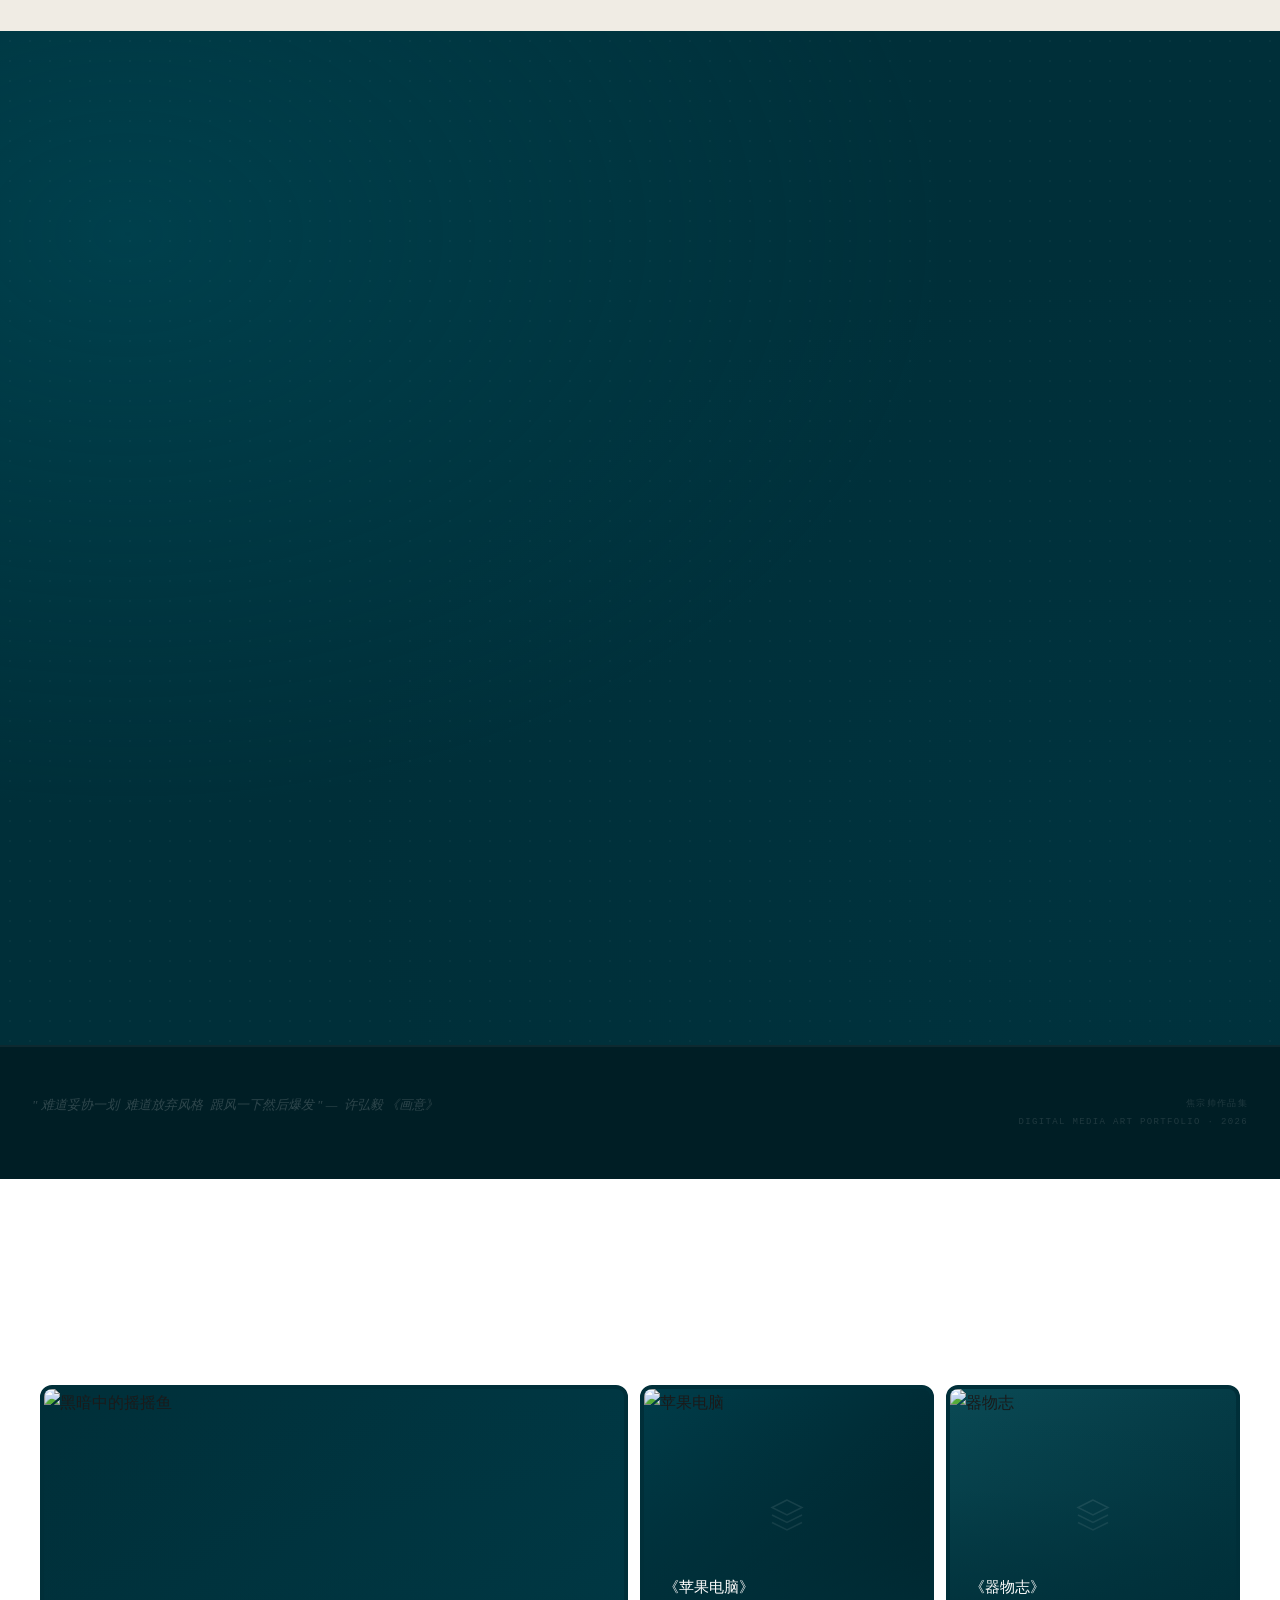
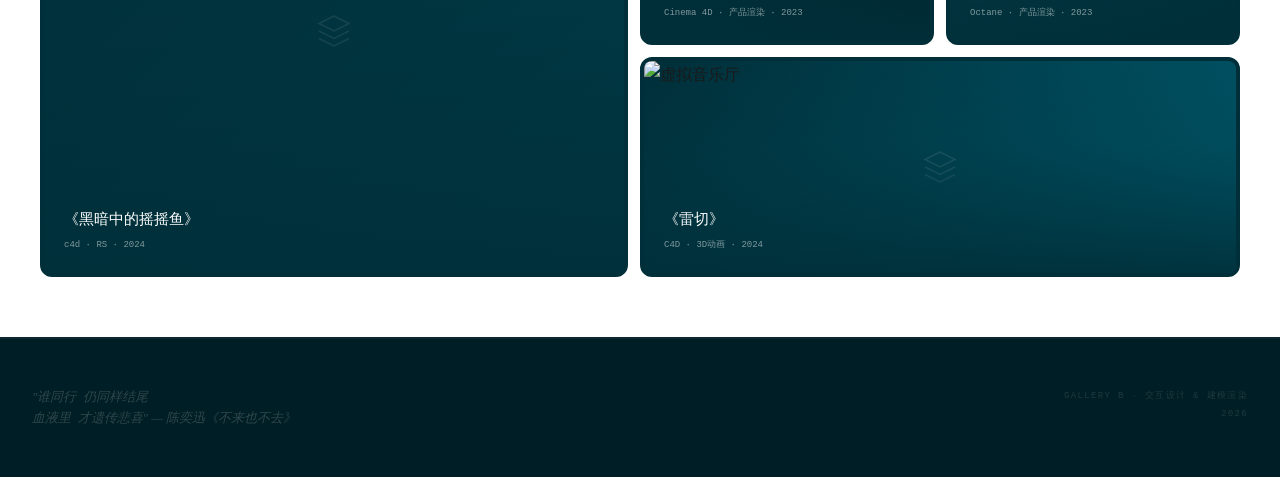
==== commit 53e5e63f: "Update index.html" ====
--- a/index.html
+++ b/index.html
@@ -4,10 +4,10 @@
     
     <meta name="viewport" content="width=device-width, initial-scale=1.0">
     <title>数字媒体艺术 · 作品集</title>
-    <link rel="stylesheet" href="./数字媒体艺术 · 作品集_files/素材调整.css">
+    <link rel="stylesheet" href="https://yuanlin-ef.github.io/Portfolio.github.io/素材调整.css">
     <link rel="preconnect" href="https://fonts.googleapis.com/">
     <link rel="preconnect" href="https://fonts.gstatic.com/" crossorigin="">
-    <link href="./数字媒体艺术 · 作品集_files/css2" rel="stylesheet">
+    <link href="https://yuanlin-ef.github.io/Portfolio.github.io/css2" rel="stylesheet">
     <style>
         *,
         *::before,
@@ -2470,21 +2470,21 @@
                 <div class="section-line"></div>
             </div>
             <div class="manga-grid grid-painting">
-                <div class="manga-panel p1" onclick="openPopup({tag:&#39;数字绘画&#39;,title:&#39;《枝网》&#39;,meta:&#39;Digital Painting · 2025&#39;,desc:&#39;这幅作品探索科技与自然的共生关系。通过抽象的造型与强烈的色彩，呈现出钢筋水泥间生命力的顽强迸发。&#39;,img:&#39;./插画/枝网1.jpg&#39;,bg:&#39;linear-gradient(135deg,#002f39,#005a6e)&#39;})">
+                <div class="manga-panel p1" onclick="openPopup({tag:&#39;数字绘画&#39;,title:&#39;《枝网》&#39;,meta:&#39;Digital Painting · 2025&#39;,desc:&#39;这幅作品探索科技与自然的共生关系。通过抽象的造型与强烈的色彩，呈现出钢筋水泥间生命力的顽强迸发。&#39;,img:&#39;https://yuanlin-ef.github.io/Portfolio.github.io/枝网1.jpg&#39;,bg:&#39;linear-gradient(135deg,#002f39,#005a6e)&#39;})">
                     <div class="panel-bg" style="object-fit: cover"><https://yuanlin-ef.github.io/Portfolio.github.io/img src="枝网1.jpg" alt=""></div><span class="panel-tag-num">01</span>
                     <div class="panel-overlay">
                         <h3>《枝网》</h3>
                         <p>数字绘画 · 2025</p>
                     </div>
                 </div>
-                <div class="manga-panel p2" onclick="openPopup({tag:&#39;人物插画&#39;,title:&#39;《青衣》&#39;,meta:&#39;Concept Illustration · 2024&#39;,desc:&#39;将音乐频谱可视化为生长的植物，每一段旋律对应一种花的形态。陈奕迅的《Shall We Talk》是这幅画的灵感来源。&#39;,img:&#39;./插画/戏1.png&#39;,bg:&#39;linear-gradient(135deg,#003d4a,#002f39)&#39;})">
+                <div class="manga-panel p2" onclick="openPopup({tag:&#39;人物插画&#39;,title:&#39;《青衣》&#39;,meta:&#39;Concept Illustration · 2024&#39;,desc:&#39;将音乐频谱可视化为生长的植物，每一段旋律对应一种花的形态。陈奕迅的《Shall We Talk》是这幅画的灵感来源。&#39;,img:&#39;https://yuanlin-ef.github.io/Portfolio.github.io/戏1.png&#39;,bg:&#39;linear-gradient(135deg,#003d4a,#002f39)&#39;})">
                     <div class="panel-bg" style="object-fit: cover"><https://yuanlin-ef.github.io/Portfolio.github.io/img src="戏1.png" alt=""></div><span class="panel-tag-num">02</span>
                     <div class="panel-overlay">
                         <h3>《青衣》</h3>
                         <p>人物插画 · 2024</p>
                     </div>
                 </div>
-                <div class="manga-panel p3" onclick="openPopup({tag:&#39;水彩板绘&#39;,title:&#39;《开始懂了》&#39;,meta:&#39;Mixed Media · 2025&#39;,desc:&#39;孙燕姿专辑《我要的幸福》封面&#39;,img:&#39;./插画/622786328093744765.png&#39;,bg:&#39;linear-gradient(135deg,#0a4a55,#002f39)&#39;})">
+                <div class="manga-panel p3" onclick="openPopup({tag:&#39;水彩板绘&#39;,title:&#39;《开始懂了》&#39;,meta:&#39;Mixed Media · 2025&#39;,desc:&#39;孙燕姿专辑《我要的幸福》封面&#39;,img:&#39;https://yuanlin-ef.github.io/Portfolio.github.io/622786328093744765.png&#39;,bg:&#39;linear-gradient(135deg,#0a4a55,#002f39)&#39;})">
                     <div class="panel-bg" style="object-fit: cover"><img src="https://yuanlin-ef.github.io/Portfolio.github.io/622786328093744765.png" alt=""></div>
                     <span class="panel-tag-num">03</span>
                     <div class="panel-overlay">
@@ -2492,7 +2492,7 @@
                         <p>水彩板绘 · 2025</p>
                     </div>
                 </div>
-                <div class="manga-panel p4" onclick="openPopup({tag:&#39;数字绘画&#39;,title:&#39;《烟》&#39;,meta:&#39;Acrylic on Canvas · 2023&#39;,desc:&#39;一部电影的一幕&#39;,img:&#39;./插画/y一.jpg&#39;,bg:&#39;linear-gradient(135deg,#002f39,#004a5a)&#39;})">
+                <div class="manga-panel p4" onclick="openPopup({tag:&#39;数字绘画&#39;,title:&#39;《烟》&#39;,meta:&#39;Acrylic on Canvas · 2023&#39;,desc:&#39;一部电影的一幕&#39;,img:&#39;https://yuanlin-ef.github.io/Portfolio.github.io/y一.jpg&#39;,bg:&#39;linear-gradient(135deg,#002f39,#004a5a)&#39;})">
                     <div class="panel-bg" style="object-fit: cover"><img src="https://yuanlin-ef.github.io/Portfolio.github.io/y一.jpg" alt=""></div><span class="panel-tag-num">04</span>
                     <div class="panel-overlay">
                         <h3>《烟》</h3>
@@ -2500,14 +2500,14 @@
                     </div>
                 </div>
                 <div class="manga-panel p5" onclick="openPopup({tag:&#39;数字绘画&#39;,title:&#39;《天津景点》&#39;,meta:&#39;Digital Painting · 2025&#39;,desc:&#39;城市地图点位。（商单）&#39;,poem:&#39;&lt;span&gt;没有人的时候&lt;/span&gt;&lt;span&gt;城市反而更像自己&lt;/span&gt;&lt;span&gt;建筑开始伸懒腰&lt;/span&gt;&lt;span&gt;路灯学会了眨眼&lt;/span&gt;&#39;,bg:&#39;linear-gradient(135deg,#005a6e,#002f39)&#39;})">
-                    <div class="panel-bg" style="object-fit: cover"><img src="./数字媒体艺术 · 作品集_files/Snipaste_2026-03-02_03-29-25.jpg" alt=""></div><span class="panel-tag-num">05</span>
+                    <div class="panel-bg" style="object-fit: cover"><img src="https://yuanlin-ef.github.io/Portfolio.github.io/Snipaste_2026-03-02_03-29-25.jpg" alt=""></div><span class="panel-tag-num">05</span>
                     <div class="panel-overlay">
                         <h3>《天津景点》</h3>
                         <p>数字绘画 · 2025</p>
                     </div>
                 </div>
                 <div class="manga-panel p6" onclick="openPopup({tag:&#39;数字素描&#39;,title:&#39;《king》&#39;,meta:&#39;Watercolor · 2023&#39;,desc:&#39;石膏像&#39;,img:&#39;./插画/king.png&#39;,bg:&#39;linear-gradient(135deg,#002f39,#003d4a)&#39;})">
-                    <div class="panel-bg" style="object-fit: cover"><img src="./数字媒体艺术 · 作品集_files/king.png" alt=""></div><span class="panel-tag-num">06</span>
+                    <div class="panel-bg" style="object-fit: cover"><img src="https://yuanlin-ef.github.io/Portfolio.github.io/king.png" alt=""></div><span class="panel-tag-num">06</span>
                     <div class="panel-overlay">
                         <h3>《king》</h3>
                         <p>数字素描 · 2023</p>
@@ -2536,7 +2536,7 @@
                 <div class="h-card" onclick="openPopup({tag:&#39; 矢量图&#39;,title:&#39;张学良故居印章&#39;,meta:&#39;Vector · 2024&#39;,desc:&#39;为少帅府设计的矢量图印章。&#39;,poem:&#39;&lt;span&gt;历史的建筑&lt;/span&gt;&lt;span&gt;故事的演绎&lt;/span&gt;&#39;,img:&#39;./设计/少帅府1_画板 1.jpg&#39;,bg:&#39;linear-gradient(135deg,#0a4a55,#002f39)&#39;})">
                     <div class="h-card-num">01</div>
                     <div class="h-card-visual">
-                        <div class="h-bg" style="background:linear-gradient(135deg,#0a4a55,#002f39)"><img src="Portfolio.github.io/少帅府1_画板 1.jpg" alt=""></div>
+                        <div class="h-bg" style="background:linear-gradient(135deg,#0a4a55,#002f39)"><img src="https://yuanlin-ef.github.io/Portfolio.github.io/少帅府1_画板 1.jpg" alt=""></div>
                     </div>
                     <div class="h-card-body">
                         <div class="h-tag">矢量图</div>
@@ -2547,7 +2547,7 @@
                 <div class="h-card" onclick="openPopup({tag:&#39;书签设计&#39;,title:&#39;紫藤书签&#39;,meta:&#39;Poster Design · 2024&#39;,desc:&#39;为学校设计的IP型书签。&#39;,poem:&#39;&lt;span&gt;紫藤花开&lt;/span&gt;&lt;span&gt;母校天外&lt;/span&gt;&#39;,img:&#39;./设计/紫藤书签.png&#39;,bg:&#39;linear-gradient(135deg,#002f39,#0d5560)&#39;})">
                     <div class="h-card-num">02</div>
                     <div class="h-card-visual">
-                        <div class="h-bg" style="background:linear-gradient(135deg,#002f39,#0d5560)"><img src="./数字媒体艺术 · 作品集_files/紫藤书签.png" alt=""></div>
+                        <div class="h-bg" style="background:linear-gradient(135deg,#002f39,#0d5560)"><img src="https://yuanlin-ef.github.io/Portfolio.github.io/紫藤书签.png" alt=""></div>
                     </div>
                     <div class="h-card-body">
                         <div class="h-tag">书签设计</div>
@@ -2558,7 +2558,7 @@
                 <div class="h-card" onclick="openPopup({tag:&#39;排版设计&#39;,title:&#39;网格系统&#39;,meta:&#39;Grid Systems Design · 2024&#39;,desc:&#39;运用ID软件网格系统的PPT排版设计实践。&lt;详见交互设计&gt;&#39;,poem:&#39;&lt;span&gt;汉字是最美的字&lt;/span&gt;&lt;span&gt;不是夹带点儿英文设计就高级了&lt;/span&gt;&#39;,img:&#39;./插画/Snipaste_2026-03-23_19-40-17.jpg&#39;,bg:&#39;linear-gradient(135deg,#0a4a55,#003d4a)&#39;})">
                     <div class="h-card-num">03</div>
                     <div class="h-card-visual">
-                        <div class="h-bg" style="background:linear-gradient(135deg,#0a4a55,#003d4a)"><img src="./数字媒体艺术 · 作品集_files/Snipaste_2026-03-23_19-40-17.jpg" alt=""></div>
+                        <div class="h-bg" style="background:linear-gradient(135deg,#0a4a55,#003d4a)"><img src="https://yuanlin-ef.github.io/Portfolio.github.io/Snipaste_2026-03-23_19-40-17.jpg" alt=""></div>
                     </div>
                     <div class="h-card-body">
                         <div class="h-tag">排版设计</div>
@@ -2569,7 +2569,7 @@
                 <div class="h-card" onclick="openPopup({tag:&#39;地图设计&#39;,title:&#39;天津中心城区创意地图&#39;,meta:&#39;Map Design · 2025&#39;,desc:&#39;城市色块与道路线条解构成的创意地图。&#39;,poem:&#39;&lt;span&gt;点线面&lt;/span&gt;&lt;span&gt;一幅地图&lt;/span&gt;&#39;,img:&#39;./插画/Snipaste_2026-03-21_03-05-03.jpg&#39;,bg:&#39;linear-gradient(135deg,#002f39,#0a4a55)&#39;})">
                     <div class="h-card-num">04</div>
                     <div class="h-card-visual">
-                        <div class="h-bg" style="background:linear-gradient(135deg,#002f39,#0a4a55)"><img src="./数字媒体艺术 · 作品集_files/Snipaste_2026-03-21_03-05-03.jpg" alt=""></div>
+                        <div class="h-bg" style="background:linear-gradient(135deg,#002f39,#0a4a55)"><img src="https://yuanlin-ef.github.io/Portfolio.github.io/Snipaste_2026-03-21_03-05-03.jpg" alt=""></div>
                     </div>
                     <div class="h-card-body">
                         <div class="h-tag">地图设计</div>
@@ -2580,7 +2580,7 @@
                 <div class="h-card" onclick="openPopup({tag:&#39;logo设计&#39;,title:&#39;品牌设计实验&#39;,meta:&#39;VI Design· 2023&#39;,desc:&#39;舞蹈培训公司VI设计实验。&#39;,poem:&#39;&lt;span&gt;莲花裙&lt;/span&gt;&lt;span&gt;在舞动&lt;/span&gt;&#39;,img:&#39;./设计/yichen1(黑白灰_画板 1.jpg&#39;,bg:&#39;linear-gradient(135deg,#0d5560,#002f39)&#39;})">
                     <div class="h-card-num">05</div>
                     <div class="h-card-visual">
-                        <div class="h-bg" style="background:linear-gradient(135deg,#0d5560,#002f39)"><img src="./数字媒体艺术 · 作品集_files/yichen1(黑白灰_画板 1.jpg" alt=""></div>
+                        <div class="h-bg" style="background:linear-gradient(135deg,#0d5560,#002f39)"><img src="https://yuanlin-ef.github.io/Portfolio.github.io/yichen1(黑白灰_画板 1.jpg" alt=""></div>
                     </div>
                     <div class="h-card-body">
                         <div class="h-tag">logo设计</div>
@@ -2592,7 +2592,7 @@
                 <div class="h-card" onclick="openPopup({tag:&#39;素材设计&#39;,title:&#39;矢量图设计素材制作&#39;,meta:&#39;Vector Design · 2023&#39;,desc:&#39;设计素材设计。&#39;,poem:&#39;&lt;span&gt;元素是设计的单位&lt;/span&gt;&lt;span&gt;创意是艺术的单位&lt;/span&gt;&#39;,img:&#39;./设计/shuai [已恢复].png&#39;,bg:&#39;linear-gradient(135deg,#003d4a,#002f39)&#39;})">
                     <div class="h-card-num">06</div>
                     <div class="h-card-visual">
-                        <div class="h-bg" style="background:linear-gradient(135deg,#003d4a,#002f39)"><img src="./数字媒体艺术 · 作品集_files/shuai [已恢复].png" alt=""></div>
+                        <div class="h-bg" style="background:linear-gradient(135deg,#003d4a,#002f39)"><img src="https://yuanlin-ef.github.io/Portfolio.github.io/shuai [已恢复].png" alt=""></div>
                     </div>
                     <div class="h-card-body">
                         <div class="h-tag">素材设计</div>
@@ -2613,42 +2613,42 @@
             </div>
             <div class="manga-grid grid-photo">
                 <div class="manga-panel p1" onclick="openPopup({tag:&#39;街头摄影&#39;,title:&#39;《橘猫》&#39;,meta:&#39;Street Photography · Hong Kong · 2023&#39;,img:&#39;./影像/IMG_3613.jpg&#39;,bg:&#39;linear-gradient(135deg,#1a3a42,#002f39)&#39;})">
-                    <div class="panel-bg" style="background:linear-gradient(135deg,#1a3a42,#002f39)"><img src="./数字媒体艺术 · 作品集_files/IMG_3613.jpg" alt=""></div><span class="panel-tag-num">01</span>
+                    <div class="panel-bg" style="background:linear-gradient(135deg,#1a3a42,#002f39)"><img src="https://yuanlin-ef.github.io/Portfolio.github.io/IMG_3613.jpg" alt=""></div><span class="panel-tag-num">01</span>
                     <div class="panel-overlay">
                         <h3>《橘猫》</h3>
                         <p>街头摄影 · 天津 · 2023</p>
                     </div>
                 </div>
                 <div class="manga-panel p2" onclick="openPopup({tag:&#39;演唱会&#39;,title:&#39;《尘大师》&#39;,meta:&#39;Documentary Photography · 2025&#39;,desc:&#39;陈奕迅北京演唱会安可&#39;,img:&#39;./影像/122752934893242754.jpg&#39;,bg:&#39;linear-gradient(135deg,#002f39,#0a4a55)&#39;})">
-                    <div class="panel-bg" style="background:linear-gradient(135deg,#002f39,#0a4a55)"><img src="./数字媒体艺术 · 作品集_files/122752934893242754.jpg" alt=""></div><span class="panel-tag-num">02</span>
+                    <div class="panel-bg" style="background:linear-gradient(135deg,#002f39,#0a4a55)"><img src="https://yuanlin-ef.github.io/Portfolio.github.io/122752934893242754.jpg" alt=""></div><span class="panel-tag-num">02</span>
                     <div class="panel-overlay">
                         <h3>《尘大师》</h3>
                         <p>演唱会 · 北京 · 2025</p>
                     </div>
                 </div>
                 <div class="manga-panel p3" onclick="openPopup({tag:&#39;自然摄影&#39;,title:&#39;《闪电》&#39;,meta:&#39;Macro Photography · 2024&#39;,img:&#39;./影像/20240721-IMG_7945.jpg&#39;,bg:&#39;linear-gradient(135deg,#2a4a52,#002f39)&#39;})">
-                    <div class="panel-bg" style="background:linear-gradient(135deg,#2a4a52,#002f39)"><img src="./数字媒体艺术 · 作品集_files/20240721-IMG_7945.jpg" alt=""></div><span class="panel-tag-num">03</span>
+                    <div class="panel-bg" style="background:linear-gradient(135deg,#2a4a52,#002f39)"><img src="https://yuanlin-ef.github.io/Portfolio.github.io/20240721-IMG_7945.jpg" alt=""></div><span class="panel-tag-num">03</span>
                     <div class="panel-overlay">
                         <h3>《闪电》</h3>
                         <p>自然摄影 · 2024</p>
                     </div>
                 </div>
                 <div class="manga-panel p4" onclick="openPopup({tag:&#39;街拍&#39;,title:&#39;《雨后信号》&#39;,meta:&#39;Portrait Photography · 2024&#39;,img:&#39;./影像/IMG_5382-1.jpg&#39;,bg:&#39;linear-gradient(135deg,#002f39,#005a6e)&#39;})">
-                    <div class="panel-bg" style="background:linear-gradient(135deg,#002f39,#005a6e)"><img src="./数字媒体艺术 · 作品集_files/IMG_5382-1.jpg" alt=""></div><span class="panel-tag-num">04</span>
+                    <div class="panel-bg" style="background:linear-gradient(135deg,#002f39,#005a6e)"><img src="https://yuanlin-ef.github.io/Portfolio.github.io/IMG_5382-1.jpg" alt=""></div><span class="panel-tag-num">04</span>
                     <div class="panel-overlay">
                         <h3>《雨后信号》</h3>
                         <p>街拍 · 南京 · 2024</p>
                     </div>
                 </div>
                 <div class="manga-panel p5" onclick="openPopup({tag:&#39;风光摄影&#39;,title:&#39;《追鸽子》&#39;,meta:&#39;Landscape Photography · 2024&#39;,img:&#39;./影像/IMG_5983-1.jpg&#39;,bg:&#39;linear-gradient(135deg,#3a5a62,#002f39)&#39;})">
-                    <div class="panel-bg" style="background:linear-gradient(135deg,#3a5a62,#002f39)"><img src="./数字媒体艺术 · 作品集_files/IMG_5983-1.jpg" alt=""></div><span class="panel-tag-num">05</span>
+                    <div class="panel-bg" style="background:linear-gradient(135deg,#3a5a62,#002f39)"><img src="https://yuanlin-ef.github.io/Portfolio.github.io/IMG_5983-1.jpg" alt=""></div><span class="panel-tag-num">05</span>
                     <div class="panel-overlay">
                         <h3>《追鸽子》</h3>
                         <p>风光摄影 · 2024</p>
                     </div>
                 </div>
                 <div class="manga-panel p6" onclick="openPopup({tag:&#39;黑白摄影&#39;,title:&#39;《巷弄》&#39;,meta:&#39;B&amp;W Photography · 2024&#39;,img:&#39;./影像/IMG_6188-1.jpg&#39;,bg:&#39;linear-gradient(135deg,#003d4a,#001e25)&#39;})">
-                    <div class="panel-bg" style="background:linear-gradient(135deg,#003d4a,#001e25)"><img src="./数字媒体艺术 · 作品集_files/IMG_6188-1.jpg" alt=""></div><span class="panel-tag-num">06</span>
+                    <div class="panel-bg" style="background:linear-gradient(135deg,#003d4a,#001e25)"><img src="https://yuanlin-ef.github.io/Portfolio.github.io/IMG_6188-1.jpg" alt=""></div><span class="panel-tag-num">06</span>
                     <div class="panel-overlay">
                         <h3>《巷弄》</h3>
                         <p>黑白摄影 · 2024</p>
